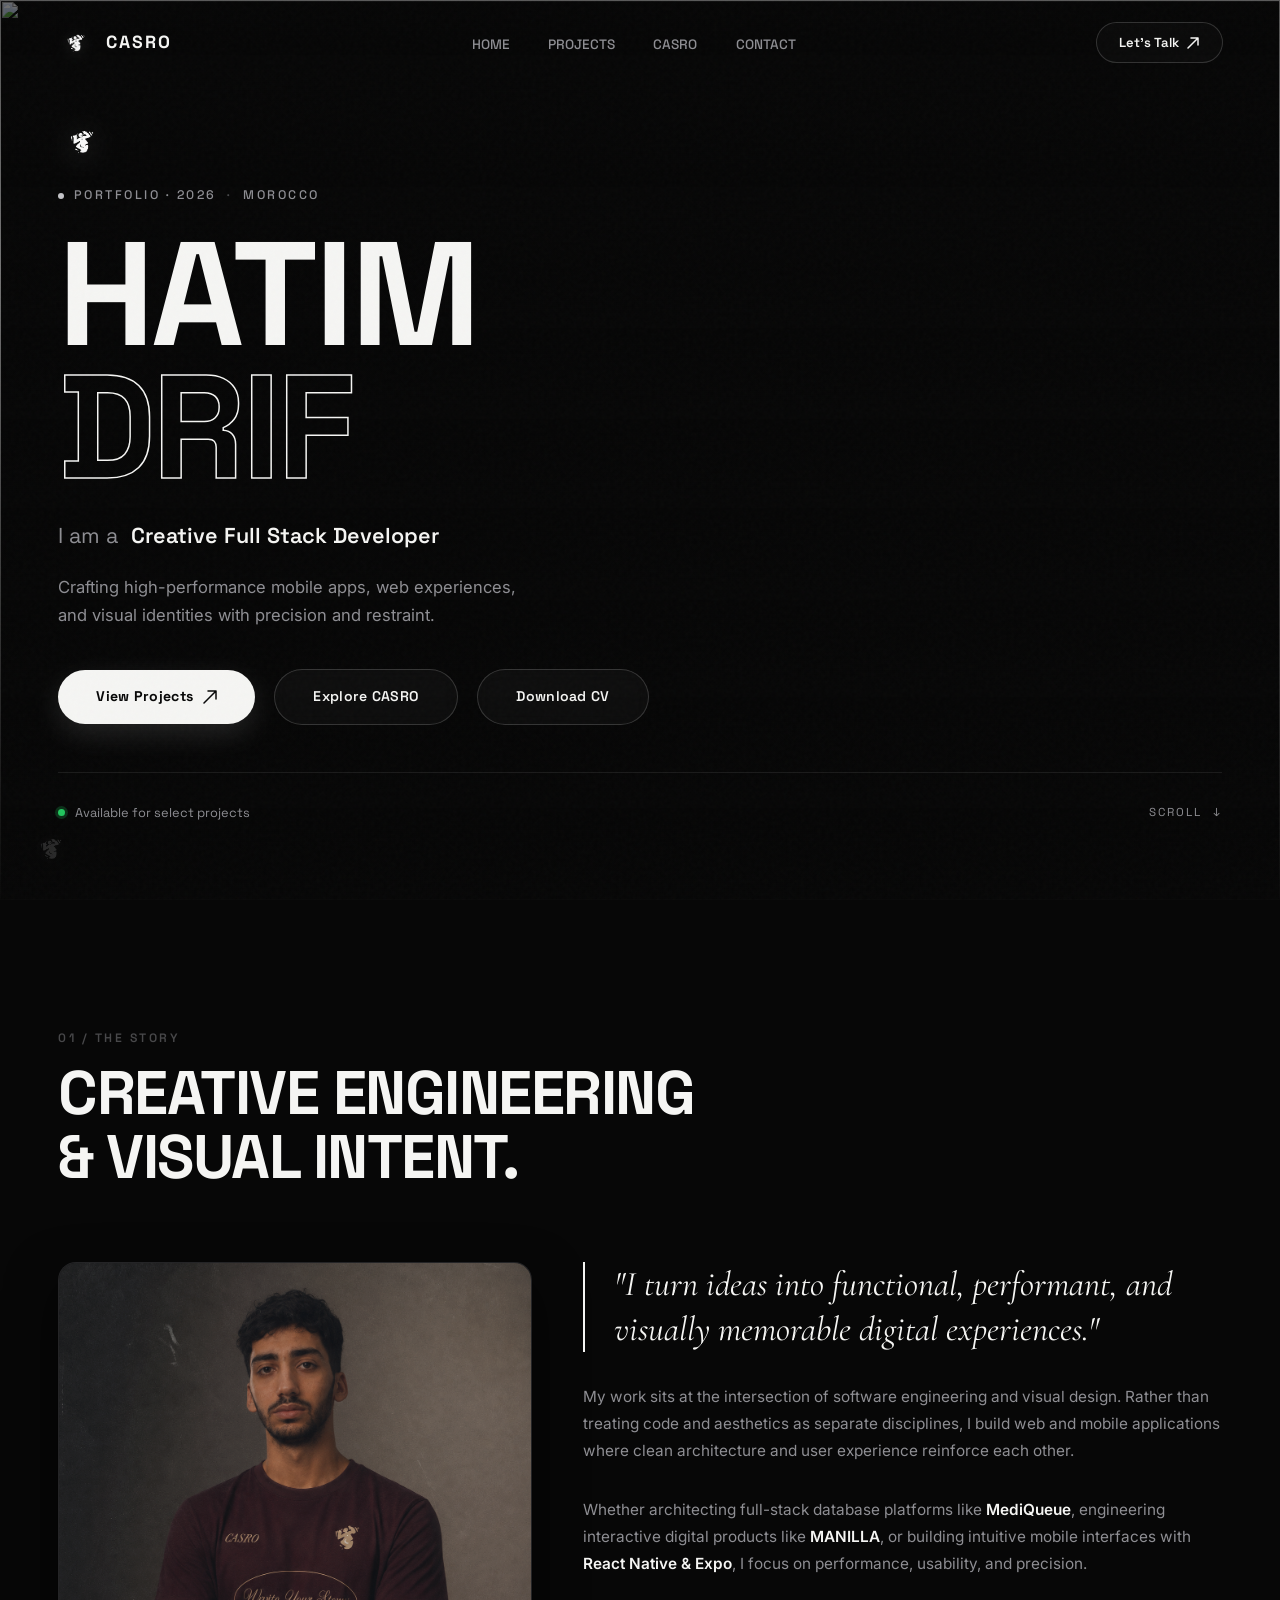
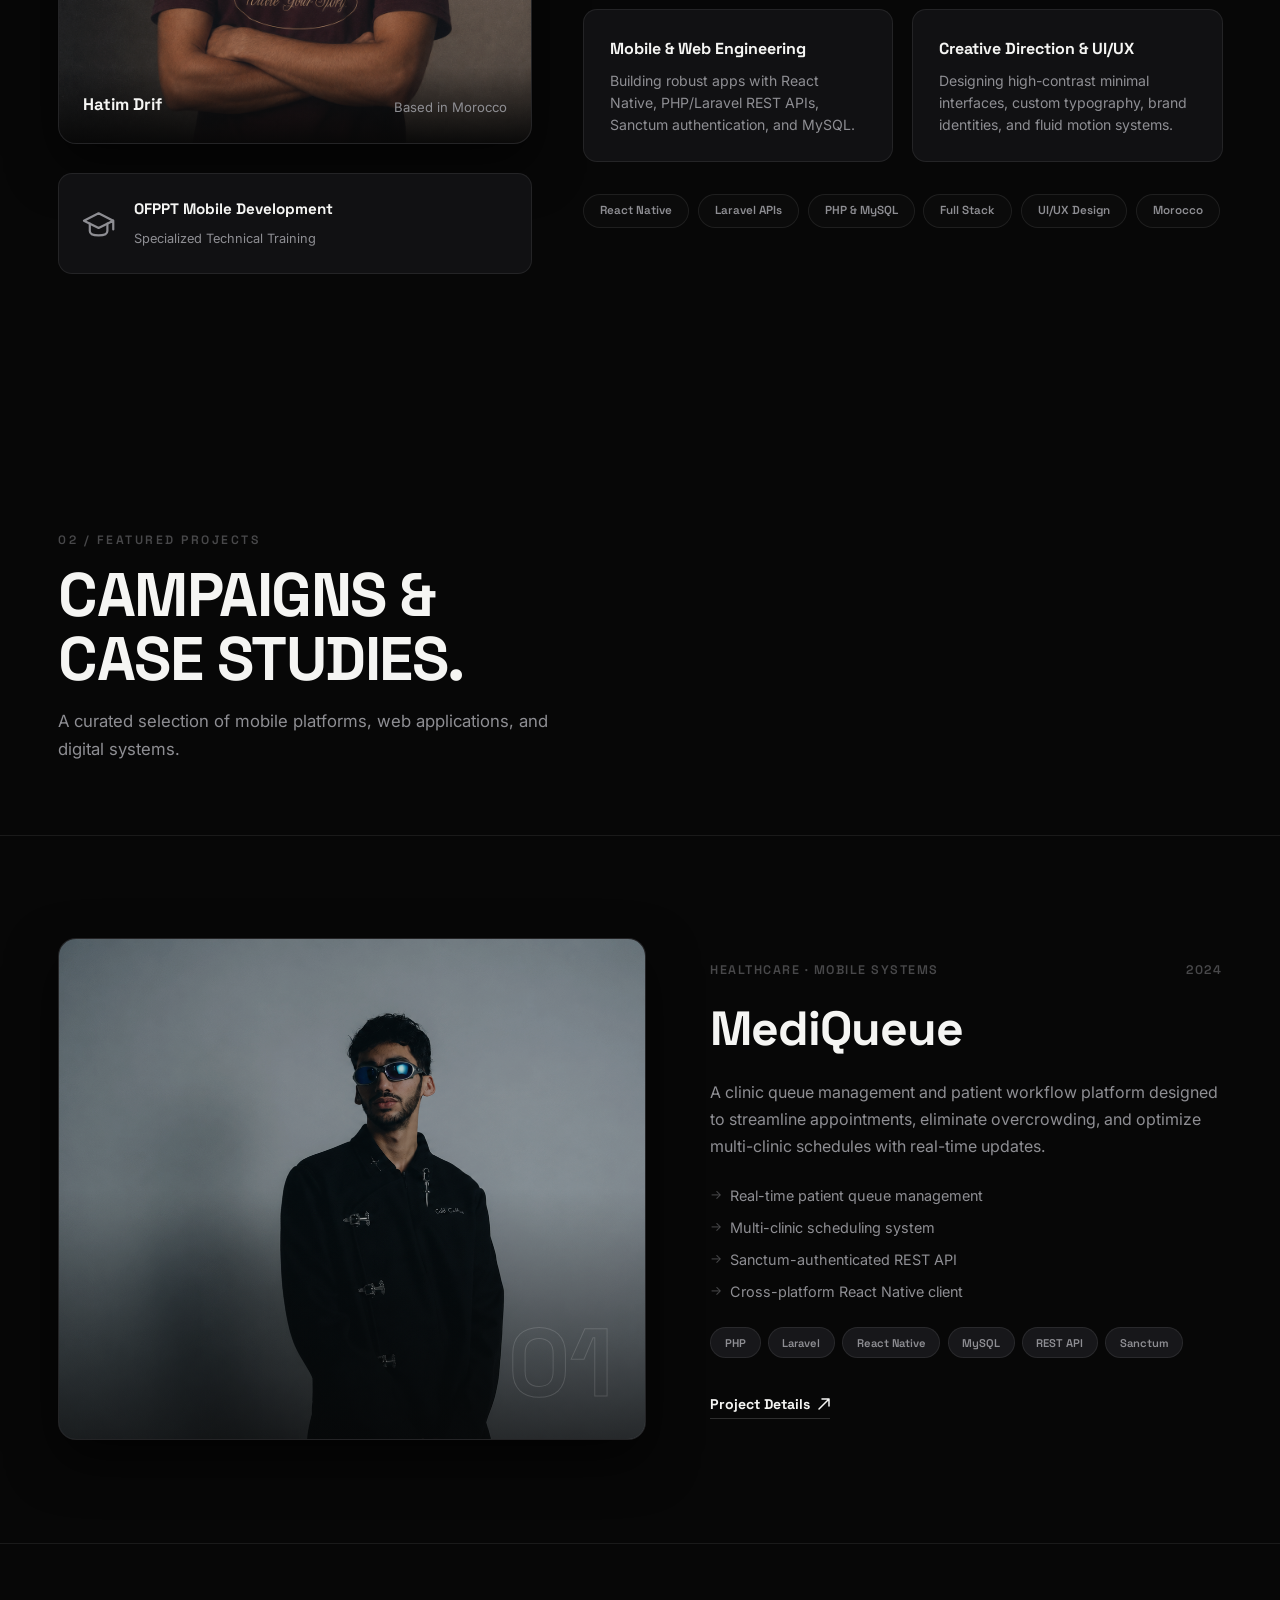
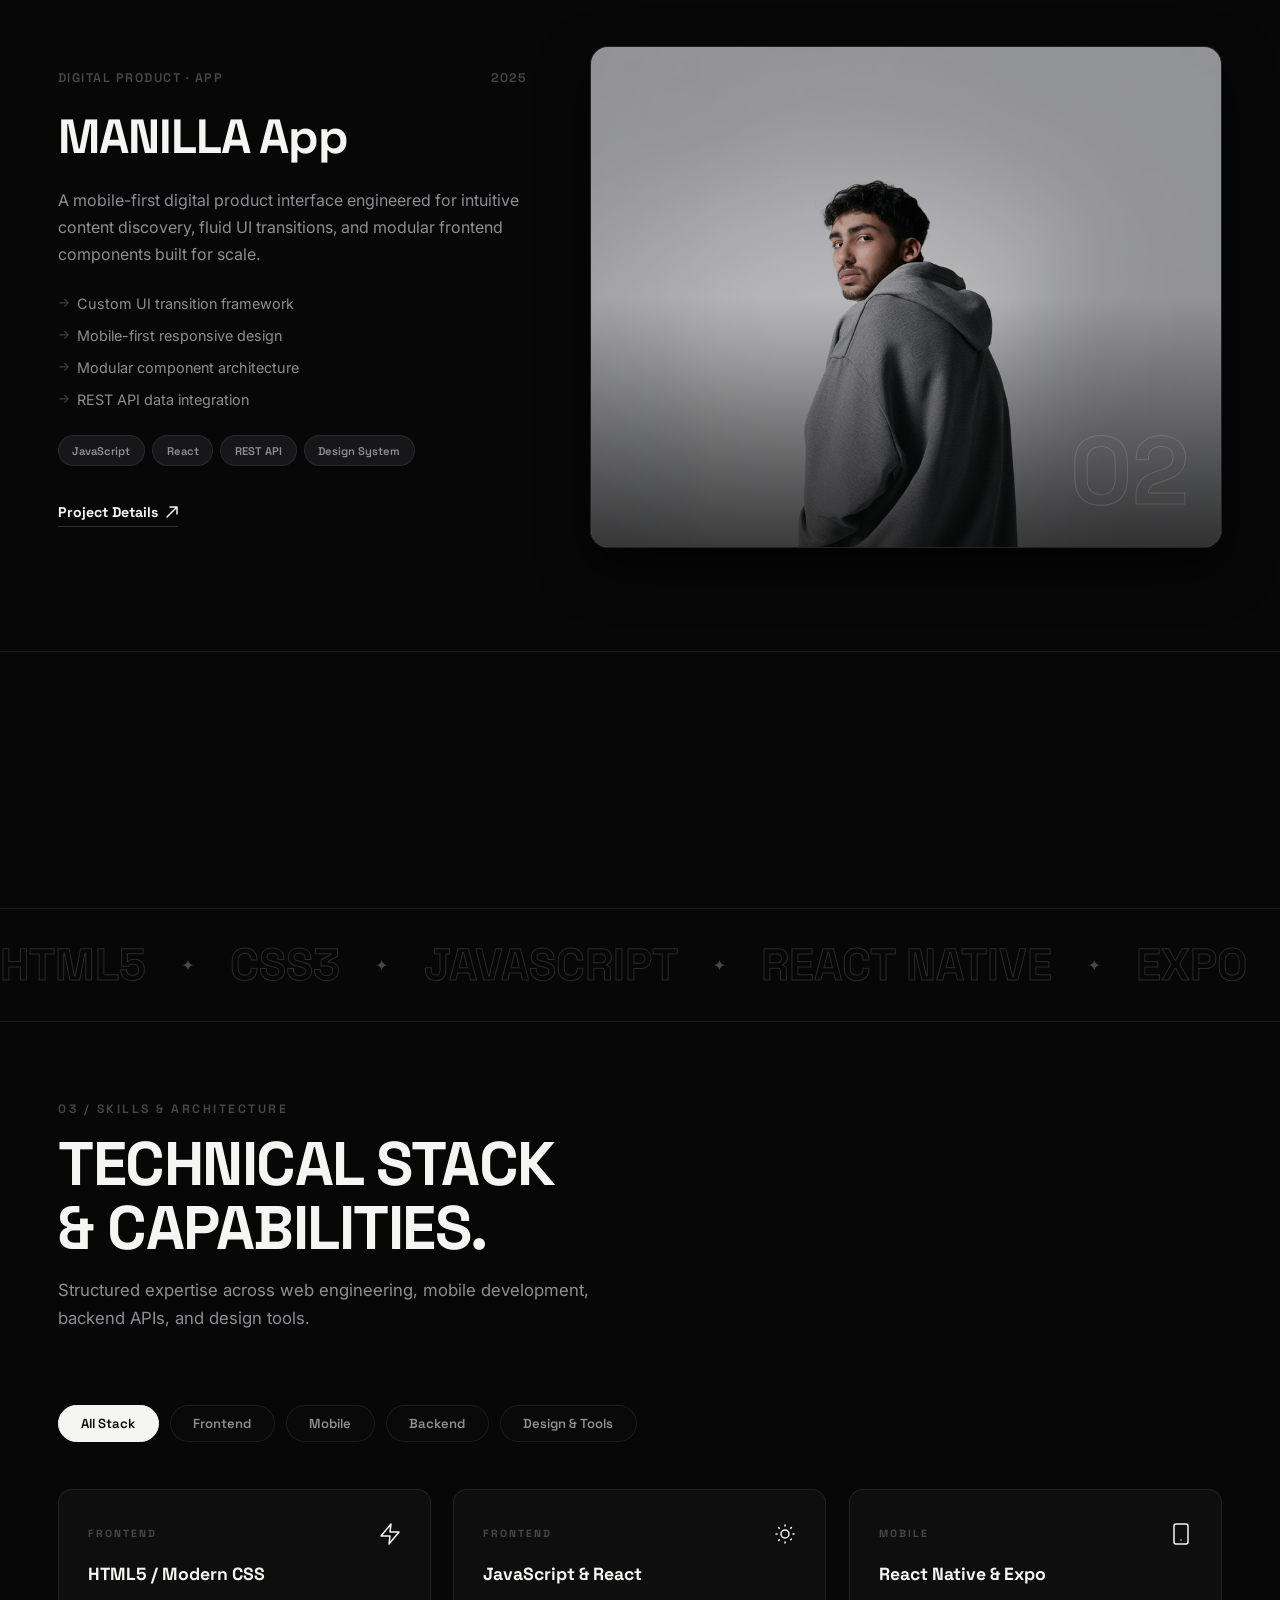
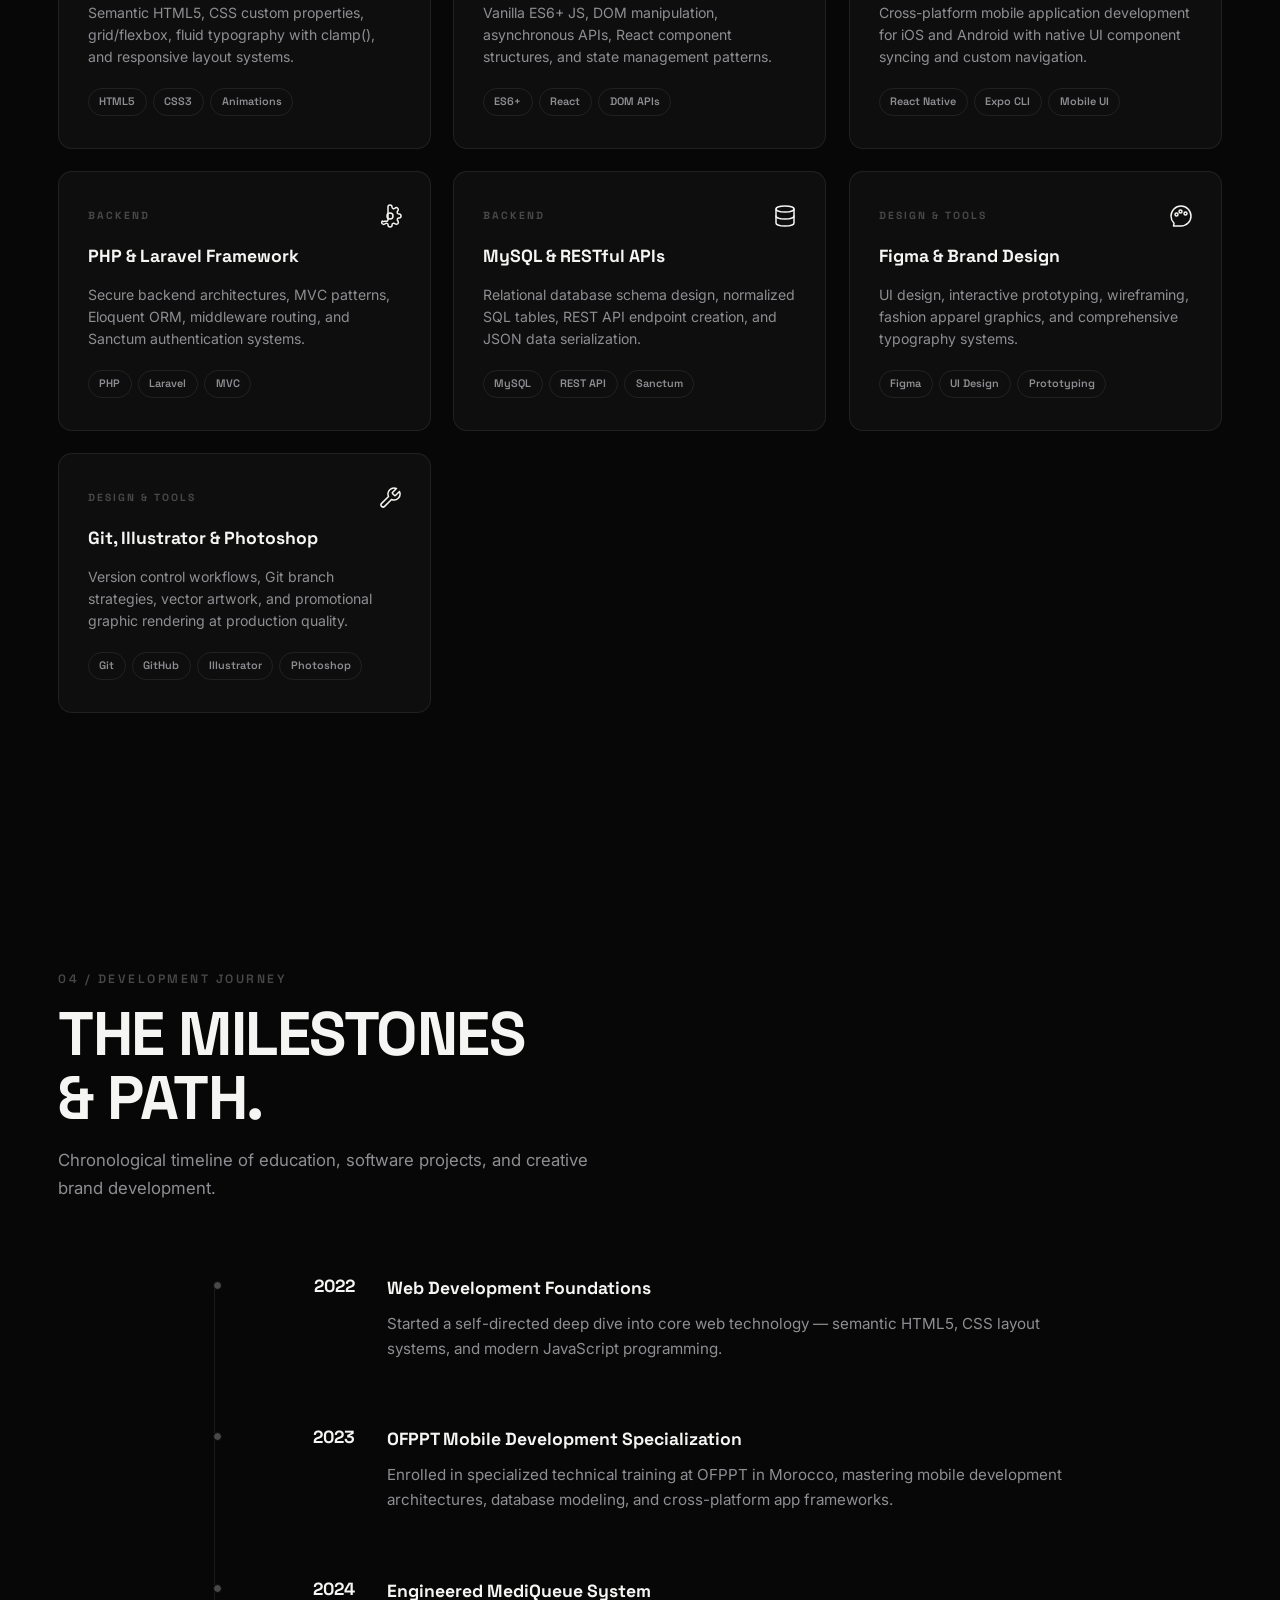
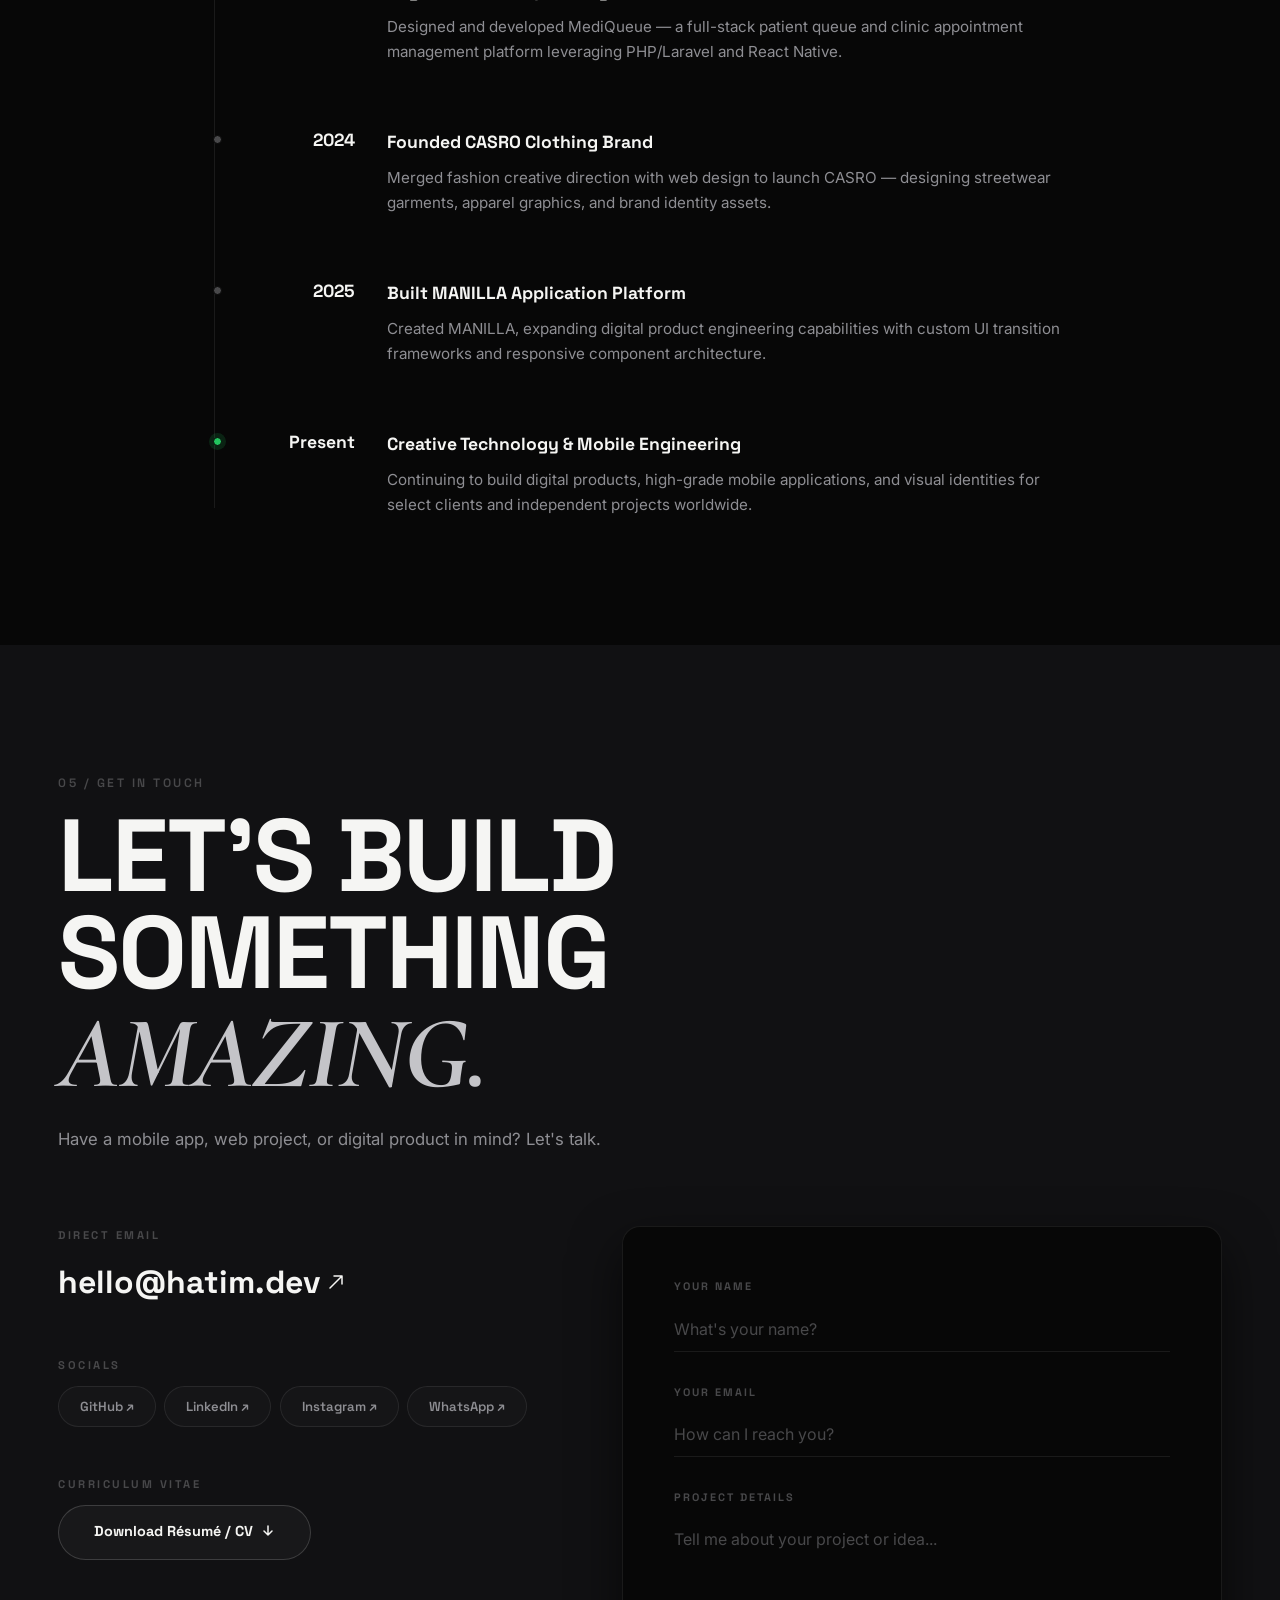
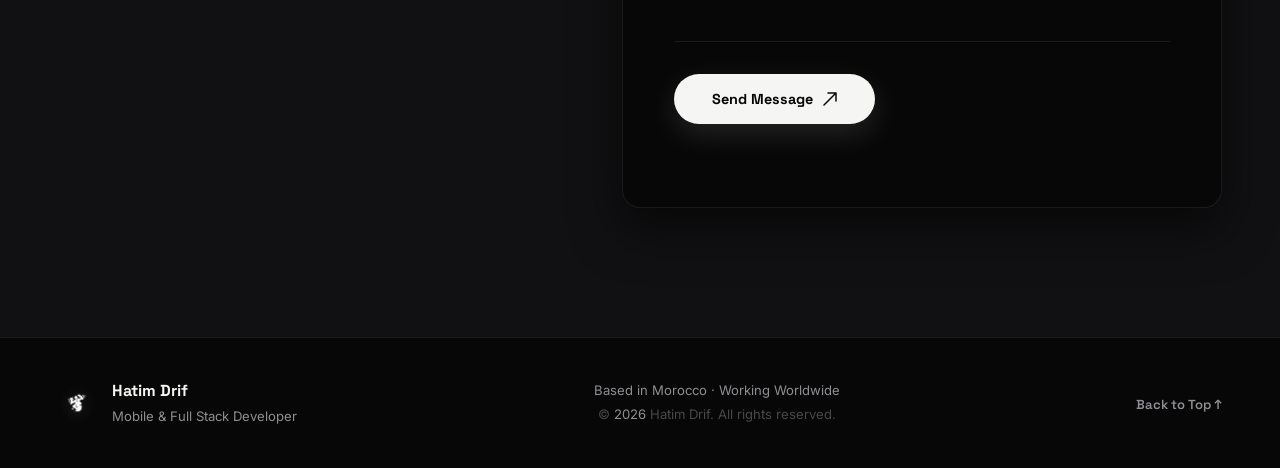
==== index.html @ a269234a "feat: restructure portfolio into multi-page architecture with HOME and CASRO pages" ====
<!DOCTYPE html>
<html lang="en" class="no-js">

<head>
  <meta charset="UTF-8">
  <meta name="viewport" content="width=device-width, initial-scale=1.0">
  <title>Hatim Drif — Creative Full Stack & Mobile Developer</title>
  <meta name="description" content="Portfolio of Hatim Drif, a creative full stack and mobile developer crafting premium digital products, mobile applications, and brand identities based in Morocco.">
  <meta name="author" content="Hatim Drif">
  <meta name="theme-color" content="#080808">
  <meta property="og:type" content="website">
  <meta property="og:title" content="Hatim Drif — Creative Full Stack & Mobile Developer">
  <meta property="og:description" content="Building high-performance mobile apps, web applications, and visual identities with purpose and precision.">
  <meta property="og:image" content="assets/images/profile.PNG">
  <link rel="icon" type="image/png" href="assets/images/casrologo.png">
  <link rel="apple-touch-icon" href="assets/images/casrologo.png">
  <link rel="preload" as="image" href="assets/images/casrologo.png">
  <link rel="preload" as="image" href="assets/images/profile.PNG">
  <link rel="preconnect" href="https://fonts.googleapis.com">
  <link rel="preconnect" href="https://fonts.gstatic.com" crossorigin>
  <link href="https://fonts.googleapis.com/css2?family=Inter:wght@300;400;500;600;700&family=Space+Grotesk:wght@400;500;600;700;800&family=Cormorant+Garamond:ital,wght@0,400;0,600;1,400;1,600&display=swap" rel="stylesheet">
  <link rel="stylesheet" href="style.css">
</head>

<body id="home-top">

  <!-- Premium Page Transition Overlay -->
  <div class="page-transition" id="page-transition" aria-hidden="true">
    <div class="page-transition-content">
      <img src="assets/images/casrologo.png" alt="CASRO" class="page-transition-logo">
      <span class="page-transition-title">CASRO</span>
      <div class="page-transition-spinner"><div class="page-transition-bar"></div></div>
    </div>
  </div>

  <!-- Session Intro Loading Screen Overlay -->
  <div class="intro-screen" id="intro-screen" aria-hidden="true">
    <div class="intro-content">
      <div class="intro-logo-wrapper">
        <img src="assets/images/casrologo.png" alt="casrologo" class="intro-casrologo">
      </div>
      <div class="intro-progress-line">
        <div class="intro-progress-fill"></div>
      </div>
      <span class="intro-subtext">HATIM DRIF PORTFOLIO · 2026</span>
    </div>
  </div>

  <div class="cursor-ring" id="cursor-ring" aria-hidden="true"><span class="cursor-text" id="cursor-text"></span></div>
  <div class="cursor-dot"  id="cursor-dot"  aria-hidden="true"></div>

  <div class="scroll-progress" aria-hidden="true">
    <div class="scroll-progress-fill" id="scroll-progress-fill"></div>
  </div>

  <!-- NAV -->
  <header class="site-header" id="site-header">
    <nav class="nav-inner" aria-label="Main navigation">
      <a href="#home-top" class="nav-logo magnetic" aria-label="Hatim Drif — Home">
        <img src="assets/images/casrologo.png" alt="casrologo" class="logo-img">
        <span class="logo-text">CASRO</span>
      </a>
      <ul class="nav-links" id="nav-links" role="list">
        <li><a href="#home-top" class="nav-link active" data-nav="home">HOME</a></li>
        <li><a href="#work"     class="nav-link" data-nav="work">PROJECTS</a></li>
        <li><a href="casro/index.html" class="nav-link casro-transition-link" data-cursor-label="Brand">CASRO</a></li>
        <li><a href="#contact"  class="nav-link" data-nav="contact">CONTACT</a></li>
      </ul>
      <div class="nav-actions">
        <a href="#contact" class="nav-cta magnetic" data-cursor-label="Talk">
          <span>Let's Talk</span>
          <svg width="12" height="12" viewBox="0 0 12 12" fill="none"><path d="M1 11L11 1M11 1H4M11 1V8" stroke="currentColor" stroke-width="1.5" stroke-linecap="round"/></svg>
        </a>
        <button class="burger" id="burger-btn" aria-label="Open navigation" aria-expanded="false" aria-controls="mobile-nav">
          <span class="burger-line"></span><span class="burger-line"></span>
        </button>
      </div>
    </nav>
    <div class="mobile-nav" id="mobile-nav" aria-hidden="true">
      <div class="mobile-nav-inner">
        <button class="mobile-nav-close" id="mobile-nav-close" aria-label="Close navigation">✕</button>
        <ul role="list">
          <li><a href="#home-top" class="mobile-nav-link">HOME</a></li>
          <li><a href="#work"     class="mobile-nav-link">PROJECTS</a></li>
          <li><a href="casro/index.html" class="mobile-nav-link casro-transition-link">CASRO</a></li>
          <li><a href="#contact"  class="mobile-nav-link">CONTACT</a></li>
        </ul>
        <div class="mobile-nav-footer">
          <a href="mailto:hello@hatim.dev">hello@hatim.dev</a>
          <span>Based in Morocco</span>
        </div>
      </div>
    </div>
  </header>

  <main>

    <!-- ═══════════════ HERO ═══════════════ -->
    <section id="hero" class="hero" aria-label="Hero Introduction">
      <div class="hero-media" aria-hidden="true">
        <img src="assets/images/profile.PNG" alt="" class="hero-img" id="hero-img" fetchpriority="high">
        <div class="hero-vignette"></div>
      </div>
      <div class="hero-content">
        <div class="hero-brand-mark reveal" data-reveal>
          <img src="assets/images/casrologo.png" alt="casrologo" class="hero-casrologo">
        </div>
        <div class="hero-eyebrow">
          <span class="eyebrow-dot"></span>
          <span>PORTFOLIO · 2026</span>
          <span class="eyebrow-sep">·</span>
          <span>MOROCCO</span>
        </div>
        <h1 class="hero-name">
          <span class="hero-name-line" data-reveal>HATIM</span>
          <span class="hero-name-line hero-name-outline" data-reveal>DRIF</span>
        </h1>
        <div class="hero-role">
          <span class="role-prefix">I am a&thinsp;</span>
          <div class="role-rotator" id="role-rotator" aria-live="polite">
            <span class="role-item active">Mobile &amp; Full Stack Developer</span>
            <span class="role-item">Creative Full Stack Developer</span>
            <span class="role-item">React Native Engineer</span>
            <span class="role-item">Laravel API Architect</span>
          </div>
        </div>
        <p class="hero-desc">Crafting high-performance mobile apps, web experiences,<br>and visual identities with precision and restraint.</p>
        <div class="hero-actions">
          <a href="#work" class="btn-primary magnetic" data-cursor-label="View">View Projects <svg width="14" height="14" viewBox="0 0 14 14" fill="none"><path d="M1 13L13 1M13 1H5M13 1V9" stroke="currentColor" stroke-width="1.5" stroke-linecap="round"/></svg></a>
          <a href="casro/index.html" class="btn-secondary magnetic casro-transition-link" data-cursor-label="CASRO">Explore CASRO</a>
          <a href="#" class="btn-secondary magnetic" id="download-cv-btn" data-cursor-label="Download">Download CV</a>
        </div>
        <div class="hero-meta">
          <div class="hero-status">
            <span class="status-dot"></span>
            <span>Available for select projects</span>
          </div>
          <a href="#about" class="hero-scroll-cue" aria-label="Scroll down"><span>SCROLL</span><span class="scroll-arrow">↓</span></a>
        </div>
      </div>
    </section>

    <!-- ═══════════════ ABOUT ═══════════════ -->
    <section id="about" class="section" aria-labelledby="about-heading">
      <div class="container">
        <header class="section-header reveal">
          <span class="section-label">01 / THE STORY</span>
          <h2 id="about-heading" class="section-title">CREATIVE ENGINEERING<br>&amp; VISUAL INTENT.</h2>
        </header>
        <div class="about-grid">
          <div class="about-visual reveal">
            <div class="portrait-card" data-cursor-label="Morocco">
              <img src="assets/images/hero-mountain.png" alt="Hatim Drif in Morocco" class="portrait-img">
              <div class="portrait-overlay"><strong>Hatim Drif</strong><span>Based in Morocco</span></div>
            </div>
            <div class="edu-badge reveal">
              <span class="edu-icon">
                <svg width="24" height="24" viewBox="0 0 24 24" fill="none" stroke="currentColor" stroke-width="1.5" stroke-linecap="round" stroke-linejoin="round"><path d="M22 10v6M2 10l10-5 10 5-10 5z"/><path d="M6 12v5c0 2 2 3 6 3s6-1 6-3v-5"/></svg>
              </span>
              <div><strong>OFPPT Mobile Development</strong><span>Specialized Technical Training</span></div>
            </div>
          </div>
          <div class="about-narrative">
            <blockquote class="about-quote reveal">"I turn ideas into functional, performant, and visually memorable digital experiences."</blockquote>
            <p class="about-text reveal">My work sits at the intersection of software engineering and visual design. Rather than treating code and aesthetics as separate disciplines, I build web and mobile applications where clean architecture and user experience reinforce each other.</p>
            <p class="about-text reveal">Whether architecting full-stack database platforms like <strong>MediQueue</strong>, engineering interactive digital products like <strong>MANILLA</strong>, or building intuitive mobile interfaces with <strong>React Native &amp; Expo</strong>, I focus on performance, usability, and precision.</p>
            <div class="pillars reveal">
              <div class="pillar"><h3>Mobile &amp; Web Engineering</h3><p>Building robust apps with React Native, PHP/Laravel REST APIs, Sanctum authentication, and MySQL.</p></div>
              <div class="pillar"><h3>Creative Direction &amp; UI/UX</h3><p>Designing high-contrast minimal interfaces, custom typography, brand identities, and fluid motion systems.</p></div>
            </div>
            <div class="keyword-cloud reveal">
              <span>React Native</span><span>Laravel APIs</span><span>PHP &amp; MySQL</span>
              <span>Full Stack</span><span>UI/UX Design</span><span>Morocco</span>
            </div>
          </div>
        </div>
      </div>
    </section>

    <!-- ═══════════════ WORK ═══════════════ -->
    <section id="work" class="section" aria-labelledby="work-heading">
      <div class="container">
        <header class="section-header reveal">
          <span class="section-label">02 / FEATURED PROJECTS</span>
          <h2 id="work-heading" class="section-title">CAMPAIGNS &amp;<br>CASE STUDIES.</h2>
          <p class="section-subtitle">A curated selection of mobile platforms, web applications, and digital systems.</p>
        </header>
      </div>

      <!-- Project 01: MediQueue -->
      <article class="project-row reveal" data-project-id="mediqueue">
        <div class="container project-inner">
          <div class="project-media">
            <div class="project-media-wrap" data-cursor-label="View Case">
              <img src="assets/images/hero-studio.png" alt="MediQueue" class="project-img" loading="lazy">
              <div class="project-img-overlay"></div>
              <span class="project-num" aria-hidden="true">01</span>
            </div>
          </div>
          <div class="project-info">
            <div class="project-meta"><span class="project-cat">Healthcare · Mobile Systems</span><span class="project-year">2024</span></div>
            <h3 class="project-name">MediQueue</h3>
            <p class="project-desc">A clinic queue management and patient workflow platform designed to streamline appointments, eliminate overcrowding, and optimize multi-clinic schedules with real-time updates.</p>
            <ul class="feature-list">
              <li>Real-time patient queue management</li>
              <li>Multi-clinic scheduling system</li>
              <li>Sanctum-authenticated REST API</li>
              <li>Cross-platform React Native client</li>
            </ul>
            <div class="tech-pills"><span>PHP</span><span>Laravel</span><span>React Native</span><span>MySQL</span><span>REST API</span><span>Sanctum</span></div>
            <div class="project-actions">
              <button class="btn-case magnetic open-modal" data-project="mediqueue" data-cursor-label="Details">Project Details <svg width="12" height="12" viewBox="0 0 12 12" fill="none"><path d="M1 11L11 1M11 1H4M11 1V8" stroke="currentColor" stroke-width="1.5" stroke-linecap="round"/></svg></button>
            </div>
          </div>
        </div>
      </article>

      <!-- Project 02: MANILLA -->
      <article class="project-row project-row-alt reveal" data-project-id="manilla">
        <div class="container project-inner">
          <div class="project-media">
            <div class="project-media-wrap" data-cursor-label="View Case">
              <img src="assets/images/profile2.PNG" alt="MANILLA Digital Product" class="project-img" loading="lazy">
              <div class="project-img-overlay"></div>
              <span class="project-num" aria-hidden="true">02</span>
            </div>
          </div>
          <div class="project-info">
            <div class="project-meta"><span class="project-cat">Digital Product · App</span><span class="project-year">2025</span></div>
            <h3 class="project-name">MANILLA App</h3>
            <p class="project-desc">A mobile-first digital product interface engineered for intuitive content discovery, fluid UI transitions, and modular frontend components built for scale.</p>
            <ul class="feature-list">
              <li>Custom UI transition framework</li>
              <li>Mobile-first responsive design</li>
              <li>Modular component architecture</li>
              <li>REST API data integration</li>
            </ul>
            <div class="tech-pills"><span>JavaScript</span><span>React</span><span>REST API</span><span>Design System</span></div>
            <div class="project-actions">
              <button class="btn-case magnetic open-modal" data-project="manilla" data-cursor-label="Details">Project Details <svg width="12" height="12" viewBox="0 0 12 12" fill="none"><path d="M1 11L11 1M11 1H4M11 1V8" stroke="currentColor" stroke-width="1.5" stroke-linecap="round"/></svg></button>
            </div>
          </div>
        </div>
      </article>
    </section>

    <!-- ═══════════════ SKILLS ═══════════════ -->
    <section id="skills" class="section" aria-labelledby="skills-heading">
      <div class="ticker-wrap" aria-hidden="true">
        <div class="ticker-track">
          <div class="ticker-slide"><span>HTML5</span><i>✦</i><span>CSS3</span><i>✦</i><span>JAVASCRIPT</span><i>✦</i><span>REACT NATIVE</span><i>✦</i><span>EXPO</span><i>✦</i><span>PHP</span><i>✦</i><span>LARAVEL</span><i>✦</i><span>MYSQL</span><i>✦</i><span>REST API</span><i>✦</i><span>FIGMA</span><i>✦</i><span>ILLUSTRATOR</span><i>✦</i><span>PHOTOSHOP</span><i>✦</i></div>
          <div class="ticker-slide" aria-hidden="true"><span>HTML5</span><i>✦</i><span>CSS3</span><i>✦</i><span>JAVASCRIPT</span><i>✦</i><span>REACT NATIVE</span><i>✦</i><span>EXPO</span><i>✦</i><span>PHP</span><i>✦</i><span>LARAVEL</span><i>✦</i><span>MYSQL</span><i>✦</i><span>REST API</span><i>✦</i><span>FIGMA</span><i>✦</i><span>ILLUSTRATOR</span><i>✦</i><span>PHOTOSHOP</span><i>✦</i></div>
        </div>
      </div>
      <div class="container">
        <header class="section-header reveal">
          <span class="section-label">03 / SKILLS &amp; ARCHITECTURE</span>
          <h2 id="skills-heading" class="section-title">TECHNICAL STACK<br>&amp; CAPABILITIES.</h2>
          <p class="section-subtitle">Structured expertise across web engineering, mobile development, backend APIs, and design tools.</p>
        </header>
        <div class="filter-tabs reveal" role="tablist" aria-label="Skill category filters">
          <button class="filter-tab active" data-filter="all"      role="tab" aria-selected="true">All Stack</button>
          <button class="filter-tab"        data-filter="frontend" role="tab" aria-selected="false">Frontend</button>
          <button class="filter-tab"        data-filter="mobile"   role="tab" aria-selected="false">Mobile</button>
          <button class="filter-tab"        data-filter="backend"  role="tab" aria-selected="false">Backend</button>
          <button class="filter-tab"        data-filter="tools"    role="tab" aria-selected="false">Design &amp; Tools</button>
        </div>
        <div class="skills-grid" id="skills-grid">
          <div class="skill-card reveal" data-cat="frontend"><div class="skill-card-top"><span class="skill-cat-label">FRONTEND</span><span class="skill-icon"><svg width="20" height="20" viewBox="0 0 24 24" fill="none" stroke="currentColor" stroke-width="1.5" stroke-linecap="round" stroke-linejoin="round"><polygon points="13 2 3 14 12 14 11 22 21 10 12 10 13 2"/></svg></span></div><h3>HTML5 / Modern CSS</h3><p>Semantic HTML5, CSS custom properties, grid/flexbox, fluid typography with clamp(), and responsive layout systems.</p><div class="skill-tags"><span>HTML5</span><span>CSS3</span><span>Animations</span></div></div>
          <div class="skill-card reveal" data-cat="frontend"><div class="skill-card-top"><span class="skill-cat-label">FRONTEND</span><span class="skill-icon"><svg width="20" height="20" viewBox="0 0 24 24" fill="none" stroke="currentColor" stroke-width="1.5" stroke-linecap="round" stroke-linejoin="round"><path d="M12 3v1m0 16v1m9-9h-1M4 12H3m15.364-6.364l-.707.707M6.343 17.657l-.707.707m0-12.728l.707.707m11.32 11.32l.707-.707M12 8a4 4 0 100 8 4 4 0 000-8z"/></svg></span></div><h3>JavaScript &amp; React</h3><p>Vanilla ES6+ JS, DOM manipulation, asynchronous APIs, React component structures, and state management patterns.</p><div class="skill-tags"><span>ES6+</span><span>React</span><span>DOM APIs</span></div></div>
          <div class="skill-card reveal" data-cat="mobile"><div class="skill-card-top"><span class="skill-cat-label">MOBILE</span><span class="skill-icon"><svg width="20" height="20" viewBox="0 0 24 24" fill="none" stroke="currentColor" stroke-width="1.5" stroke-linecap="round" stroke-linejoin="round"><rect x="5" y="2" width="14" height="20" rx="2" ry="2"/><line x1="12" y1="18" x2="12.01" y2="18"/></svg></span></div><h3>React Native &amp; Expo</h3><p>Cross-platform mobile application development for iOS and Android with native UI component syncing and custom navigation.</p><div class="skill-tags"><span>React Native</span><span>Expo CLI</span><span>Mobile UI</span></div></div>
          <div class="skill-card reveal" data-cat="backend"><div class="skill-card-top"><span class="skill-cat-label">BACKEND</span><span class="skill-icon"><svg width="20" height="20" viewBox="0 0 24 24" fill="none" stroke="currentColor" stroke-width="1.5" stroke-linecap="round" stroke-linejoin="round"><circle cx="12" cy="12" r="3"/><path d="M19.4 15a1.65 1.65 0 00.33 1.82l.06.06a2 2 0 11-2.83 2.83l-.06-.06a1.65 1.65 0 00-1.82-.33 1.65 1.65 0 00-1 1.51V21a2 2 0 01-4 0v-.09A1.65 1.65 0 009 19.4a1.65 1.65 0 00-1.82.33l-.06.06a2 2 0 11-2.83-2.83l.06.06a1.65 1.65 0 001.82.33H9a1.65 1.65 0 001-1.51V3a2 2 0 014 0v.09a1.65 1.65 0 001 1.51 1.65 1.65 0 001.82-.33l.06-.06a2 2 0 112.83 2.83l-.06.06a1.65 1.65 0 00-.33 1.82V9a1.65 1.65 0 001.51 1H21a2 2 0 010 4h-.09a1.65 1.65 0 00-1.51 1z"/></svg></span></div><h3>PHP &amp; Laravel Framework</h3><p>Secure backend architectures, MVC patterns, Eloquent ORM, middleware routing, and Sanctum authentication systems.</p><div class="skill-tags"><span>PHP</span><span>Laravel</span><span>MVC</span></div></div>
          <div class="skill-card reveal" data-cat="backend"><div class="skill-card-top"><span class="skill-cat-label">BACKEND</span><span class="skill-icon"><svg width="20" height="20" viewBox="0 0 24 24" fill="none" stroke="currentColor" stroke-width="1.5" stroke-linecap="round" stroke-linejoin="round"><ellipse cx="12" cy="5" rx="9" ry="3"/><path d="M3 5v14c0 1.66 4 3 9 3s9-1.34 9-3V5"/><path d="M3 12c0 1.66 4 3 9 3s9-1.34 9-3"/></svg></span></div><h3>MySQL &amp; RESTful APIs</h3><p>Relational database schema design, normalized SQL tables, REST API endpoint creation, and JSON data serialization.</p><div class="skill-tags"><span>MySQL</span><span>REST API</span><span>Sanctum</span></div></div>
          <div class="skill-card reveal" data-cat="tools"><div class="skill-card-top"><span class="skill-cat-label">DESIGN &amp; TOOLS</span><span class="skill-icon"><svg width="20" height="20" viewBox="0 0 24 24" fill="none" stroke="currentColor" stroke-width="1.5" stroke-linecap="round" stroke-linejoin="round"><path d="M12 22C17.5228 22 22 17.5228 22 12C22 6.47715 17.5228 2 12 2C6.47715 2 2 6.47715 2 12C2 14.7255 3.09032 17.1962 4.85857 19C5.03743 19.1789 5.09262 19.4445 4.99616 19.682C4.70617 20.3957 4.54 21.1787 4.54 22C4.54 22 7.5 22 12 22Z"/><circle cx="7.5" cy="10.5" r="1.5"/><circle cx="11.5" cy="7.5" r="1.5"/><circle cx="16.5" cy="9.5" r="1.5"/></svg></span></div><h3>Figma &amp; Brand Design</h3><p>UI design, interactive prototyping, wireframing, fashion apparel graphics, and comprehensive typography systems.</p><div class="skill-tags"><span>Figma</span><span>UI Design</span><span>Prototyping</span></div></div>
          <div class="skill-card reveal" data-cat="tools"><div class="skill-card-top"><span class="skill-cat-label">DESIGN &amp; TOOLS</span><span class="skill-icon"><svg width="20" height="20" viewBox="0 0 24 24" fill="none" stroke="currentColor" stroke-width="1.5" stroke-linecap="round" stroke-linejoin="round"><path d="M14.7 6.3a1 1 0 0 0 0 1.4l1.6 1.6a1 1 0 0 0 1.4 0l3.77-3.77a6 6 0 0 1-7.94 7.94l-6.91 6.91a2.12 2.12 0 0 1-3-3l6.91-6.91a6 6 0 0 1 7.94-7.94l-3.76 3.76z"/></svg></span></div><h3>Git, Illustrator &amp; Photoshop</h3><p>Version control workflows, Git branch strategies, vector artwork, and promotional graphic rendering at production quality.</p><div class="skill-tags"><span>Git</span><span>GitHub</span><span>Illustrator</span><span>Photoshop</span></div></div>
        </div>
      </div>
    </section>

    <!-- ═══════════════ JOURNEY ═══════════════ -->
    <section id="journey" class="section" aria-labelledby="journey-heading">
      <div class="container">
        <header class="section-header reveal">
          <span class="section-label">04 / DEVELOPMENT JOURNEY</span>
          <h2 id="journey-heading" class="section-title">THE MILESTONES<br>&amp; PATH.</h2>
          <p class="section-subtitle">Chronological timeline of education, software projects, and creative brand development.</p>
        </header>
        <ol class="timeline" aria-label="Career timeline">
          <li class="timeline-item reveal"><div class="tl-year">2022</div><div class="tl-dot" aria-hidden="true"></div><div class="tl-body"><h3>Web Development Foundations</h3><p>Started a self-directed deep dive into core web technology — semantic HTML5, CSS layout systems, and modern JavaScript programming.</p></div></li>
          <li class="timeline-item reveal"><div class="tl-year">2023</div><div class="tl-dot" aria-hidden="true"></div><div class="tl-body"><h3>OFPPT Mobile Development Specialization</h3><p>Enrolled in specialized technical training at OFPPT in Morocco, mastering mobile development architectures, database modeling, and cross-platform app frameworks.</p></div></li>
          <li class="timeline-item reveal"><div class="tl-year">2024</div><div class="tl-dot" aria-hidden="true"></div><div class="tl-body"><h3>Engineered MediQueue System</h3><p>Designed and developed MediQueue — a full-stack patient queue and clinic appointment management platform leveraging PHP/Laravel and React Native.</p></div></li>
          <li class="timeline-item reveal"><div class="tl-year">2024</div><div class="tl-dot" aria-hidden="true"></div><div class="tl-body"><h3>Founded CASRO Clothing Brand</h3><p>Merged fashion creative direction with web design to launch CASRO — designing streetwear garments, apparel graphics, and brand identity assets.</p></div></li>
          <li class="timeline-item reveal"><div class="tl-year">2025</div><div class="tl-dot" aria-hidden="true"></div><div class="tl-body"><h3>Built MANILLA Application Platform</h3><p>Created MANILLA, expanding digital product engineering capabilities with custom UI transition frameworks and responsive component architecture.</p></div></li>
          <li class="timeline-item reveal"><div class="tl-year">Present</div><div class="tl-dot tl-dot-active" aria-hidden="true"></div><div class="tl-body"><h3>Creative Technology &amp; Mobile Engineering</h3><p>Continuing to build digital products, high-grade mobile applications, and visual identities for select clients and independent projects worldwide.</p></div></li>
        </ol>
      </div>
    </section>

    <!-- ═══════════════ CONTACT ═══════════════ -->
    <section id="contact" class="section contact-section" aria-labelledby="contact-heading">
      <div class="container">
        <header class="section-header reveal">
          <span class="section-label">05 / GET IN TOUCH</span>
          <h2 id="contact-heading" class="contact-headline reveal">LET'S BUILD<br>SOMETHING<br><em>AMAZING.</em></h2>
          <p class="section-subtitle">Have a mobile app, web project, or digital product in mind? Let's talk.</p>
        </header>
        <div class="contact-layout">
          <div class="contact-channels reveal">
            <div class="contact-channel">
              <span class="channel-label">DIRECT EMAIL</span>
              <a href="mailto:hello@hatim.dev" class="channel-value magnetic" data-cursor-label="Email">hello@hatim.dev <svg width="14" height="14" viewBox="0 0 14 14" fill="none"><path d="M1 13L13 1M13 1H5M13 1V9" stroke="currentColor" stroke-width="1.5" stroke-linecap="round"/></svg></a>
            </div>
            <div class="contact-channel">
              <span class="channel-label">SOCIALS</span>
              <div class="social-links">
                <a href="https://github.com"    target="_blank" rel="noreferrer noopener" class="social-link magnetic" data-cursor-label="GitHub">GitHub ↗</a>
                <a href="https://linkedin.com"  target="_blank" rel="noreferrer noopener" class="social-link magnetic" data-cursor-label="LinkedIn">LinkedIn ↗</a>
                <a href="https://instagram.com" target="_blank" rel="noreferrer noopener" class="social-link magnetic" data-cursor-label="Instagram">Instagram ↗</a>
                <a href="https://wa.me/"        target="_blank" rel="noreferrer noopener" class="social-link magnetic" data-cursor-label="WhatsApp">WhatsApp ↗</a>
              </div>
            </div>
            <div class="contact-channel">
              <span class="channel-label">CURRICULUM VITAE</span>
              <a href="#" class="btn-cv magnetic" id="download-cv-btn" data-cursor-label="Download">Download Résumé / CV <svg width="14" height="14" viewBox="0 0 14 14" fill="none"><path d="M7 1V10M7 10L3 6M7 10L11 6" stroke="currentColor" stroke-width="1.5" stroke-linecap="round" stroke-linejoin="round"/></svg></a>
            </div>
          </div>
          <div class="contact-form-wrap reveal">
            <form id="contact-form" class="contact-form" novalidate>
              <div class="field-group"><label for="f-name">YOUR NAME</label><input type="text" id="f-name" name="name" required autocomplete="name" placeholder="What's your name?"></div>
              <div class="field-group"><label for="f-email">YOUR EMAIL</label><input type="email" id="f-email" name="email" required autocomplete="email" placeholder="How can I reach you?"></div>
              <div class="field-group"><label for="f-message">PROJECT DETAILS</label><textarea id="f-message" name="message" rows="5" required placeholder="Tell me about your project or idea..."></textarea></div>
              <button type="submit" class="btn-submit magnetic" data-cursor-label="Send">Send Message <svg width="14" height="14" viewBox="0 0 14 14" fill="none"><path d="M1 13L13 1M13 1H5M13 1V9" stroke="currentColor" stroke-width="1.5" stroke-linecap="round"/></svg></button>
              <p class="form-response" id="form-response" aria-live="polite" role="status"></p>
            </form>
          </div>
        </div>
      </div>
    </section>

  </main>

  <footer class="site-footer">
    <div class="container footer-inner">
      <div class="footer-left">
        <a href="#home-top" class="footer-logo magnetic" aria-label="Hatim Drif — Home">
          <img src="assets/images/casrologo.png" alt="casrologo" class="footer-logo-img">
        </a>
        <div class="footer-text-group">
          <strong>Hatim Drif</strong>
          <span>Mobile &amp; Full Stack Developer</span>
        </div>
      </div>
      <div class="footer-center"><span>Based in Morocco · Working Worldwide</span><span class="footer-copy">© <span id="footer-year">2026</span> Hatim Drif. All rights reserved.</span></div>
      <div class="footer-right"><a href="#home-top" class="back-top magnetic" data-cursor-label="Top">Back to Top ↑</a></div>
    </div>
  </footer>

  <!-- Floating Brand Watermark -->
  <div class="brand-watermark" aria-hidden="true">
    <img src="assets/images/casrologo.png" alt="" class="watermark-logo-img">
  </div>

  <!-- MODAL -->
  <div id="project-modal" class="modal" role="dialog" aria-modal="true" aria-hidden="true" aria-labelledby="modal-title">
    <div class="modal-backdrop" id="modal-backdrop"></div>
    <div class="modal-box">
      <button class="modal-close" id="modal-close" aria-label="Close modal"><svg width="18" height="18" viewBox="0 0 18 18" fill="none"><path d="M1 1L17 17M17 1L1 17" stroke="currentColor" stroke-width="1.5" stroke-linecap="round"/></svg></button>
      <div class="modal-body" id="modal-body"></div>
    </div>
  </div>

  <script src="script.js"></script>
</body>
</html>
---- style.css ----
/* ============================================================
   HATIM DRIF — LUXURY EDITORIAL PORTFOLIO STYLESHEET (2026)
   Awwwards × Linear × High-Fashion Editorial Aesthetic
   ============================================================ */

/* ── 1. DESIGN TOKENS ──────────────────────────────────────── */
:root {
  /* Tier 1: Palette */
  --bg-base:        #070707;
  --bg-surface-1:   #111113;
  --bg-surface-2:   #17171a;
  --bg-card:        rgba(255, 255, 255, 0.03);
  --bg-card-hover:  rgba(255, 255, 255, 0.055);

  --border-subtle:  rgba(255, 255, 255, 0.08);
  --border-medium:  rgba(255, 255, 255, 0.16);
  --border-accent:  rgba(255, 255, 255, 0.28);

  --text-hi:        #f5f5f3;
  --text-mid:       #8e8e93;
  --text-lo:        #48484a;
  --silver:         #c4c4c8;
  --white:          #ffffff;
  --accent-green:   #22c55e;

  /* Tier 2: Typography */
  --font-head:      'Space Grotesk', 'Inter', -apple-system, sans-serif;
  --font-body:      'Inter', system-ui, -apple-system, sans-serif;
  --font-serif:     'Cormorant Garamond', Georgia, serif;

  /* Tier 3: Spacing Scale */
  --max-w:          1320px;
  --gutter:         clamp(1.5rem, 4.5vw, 4rem);
  --section-py:     clamp(5.5rem, 10vw, 9.5rem);

  /* Tier 4: Radii & Motion */
  --radius-sm:      8px;
  --radius-md:      14px;
  --radius-lg:      18px;
  --radius-pill:    9999px;

  --ease-luxury:    cubic-bezier(0.16, 1, 0.3, 1);
  --ease-smooth:    cubic-bezier(0.25, 1, 0.5, 1);
  --dur-fast:       0.25s;
  --dur-med:        0.45s;
  --dur-slow:       0.85s;
}

/* ── 2. RESET & BASE ───────────────────────────────────────── */
*, *::before, *::after {
  margin: 0;
  padding: 0;
  box-sizing: border-box;
}

html {
  scroll-behavior: smooth;
  background: var(--bg-base);
  color: var(--text-hi);
  font-family: var(--font-body);
  font-size: 16px;
  -webkit-font-smoothing: antialiased;
  -moz-osx-font-smoothing: grayscale;
  text-rendering: optimizeLegibility;
  color-scheme: dark;
}

body {
  background: var(--bg-base);
  overflow-x: hidden;
  line-height: 1.65;
  width: 100%;
}

img {
  max-width: 100%;
  height: auto;
  display: block;
  object-fit: cover;
}

a {
  color: inherit;
  text-decoration: none;
}

button {
  background: none;
  border: none;
  font-family: inherit;
  color: inherit;
  cursor: pointer;
}

ul, ol {
  list-style: none;
}

/* Focus styles */
:focus-visible {
  outline: 2px solid var(--text-hi);
  outline-offset: 3px;
  border-radius: 4px;
}

@media (pointer: coarse) {
  .cursor-ring, .cursor-dot { display: none !important; }
}
@media (pointer: fine) {
  body, a, button, [role="button"] { cursor: none !important; }
}

::selection {
  background: var(--text-hi);
  color: var(--bg-base);
}

::-webkit-scrollbar {
  width: 5px;
}
::-webkit-scrollbar-track {
  background: var(--bg-base);
}
::-webkit-scrollbar-thumb {
  background: rgba(255, 255, 255, 0.14);
  border-radius: 4px;
}
::-webkit-scrollbar-thumb:hover {
  background: var(--silver);
}

/* Film grain texture */
body::after {
  content: '';
  position: fixed;
  inset: 0;
  pointer-events: none;
  z-index: 9000;
  opacity: 0.024;
  background-image: url("data:image/svg+xml,%3Csvg viewBox='0 0 256 256' xmlns='http://www.w3.org/2000/svg'%3E%3Cfilter id='n'%3E%3CfeTurbulence type='fractalNoise' baseFrequency='0.85' numOctaves='4' stitchTiles='stitch'/%3E%3C/filter%3E%3Crect width='100%25' height='100%25' filter='url(%23n)'/%3E%3C/svg%3E");
}

/* ── 3. CUSTOM CURSOR ──────────────────────────────────────── */
.cursor-ring {
  position: fixed;
  top: 0; left: 0;
  width: 44px; height: 44px;
  border: 1px solid rgba(255, 255, 255, 0.35);
  border-radius: 50%;
  pointer-events: none;
  z-index: 99999;
  transform: translate(-50%, -50%);
  display: flex;
  align-items: center;
  justify-content: center;
  transition: width .35s var(--ease-luxury), height .35s var(--ease-luxury),
              background .35s ease, border-color .35s ease;
  opacity: 0;
  will-change: transform, width, height;
}
.cursor-ring.visible { opacity: 1; }
.cursor-ring.expand {
  width: 72px; height: 72px;
  background: var(--white);
  border-color: transparent;
}
.cursor-text {
  font-family: var(--font-head);
  font-size: 0.56rem;
  font-weight: 700;
  letter-spacing: 1.2px;
  text-transform: uppercase;
  color: var(--bg-base);
  opacity: 0;
  transition: opacity .2s ease;
}
.cursor-ring.expand .cursor-text { opacity: 1; }

.cursor-dot {
  position: fixed;
  top: 0; left: 0;
  width: 5px; height: 5px;
  background: var(--text-hi);
  border-radius: 50%;
  pointer-events: none;
  z-index: 99999;
  transform: translate(-50%, -50%);
  opacity: 0;
  transition: transform .08s linear, opacity .3s ease;
  will-change: transform;
}
.cursor-dot.visible { opacity: 1; }

/* ── 4. SCROLL PROGRESS ────────────────────────────────────── */
.scroll-progress {
  position: fixed;
  top: 0; left: 0;
  width: 100%; height: 2px;
  background: rgba(255, 255, 255, 0.04);
  z-index: 10000;
}
.scroll-progress-fill {
  height: 100%; width: 0%;
  background: linear-gradient(90deg, #666, var(--white));
  transition: width .1s ease-out;
}

/* ── 5. NAVIGATION ─────────────────────────────────────────── */
.site-header {
  position: fixed;
  top: 0; left: 0; width: 100%;
  z-index: 8000;
  transition: background .4s ease, border-color .4s ease, padding .3s ease;
  border-bottom: 1px solid transparent;
}
.site-header.scrolled {
  background: rgba(7, 7, 7, 0.88);
  backdrop-filter: blur(20px);
  -webkit-backdrop-filter: blur(20px);
  border-bottom-color: var(--border-subtle);
}
.nav-inner {
  max-width: var(--max-w);
  margin: 0 auto;
  padding: 1.4rem var(--gutter);
  display: flex;
  align-items: center;
  justify-content: space-between;
  transition: padding .3s ease;
}
.site-header.scrolled .nav-inner {
  padding-top: 0.85rem;
  padding-bottom: 0.85rem;
}

.nav-logo {
  display: flex;
  align-items: center;
  gap: .75rem;
  text-decoration: none;
}
.logo-img {
  height: 36px;
  width: auto;
  max-width: 44px;
  object-fit: contain;
  filter: drop-shadow(0 2px 8px rgba(255, 255, 255, 0.18));
  transition: transform .35s var(--ease-luxury), filter .35s ease;
  animation: logoFadeIn 0.8s var(--ease-luxury) forwards;
}
.logo-text {
  font-family: var(--font-head);
  font-size: 1.1rem;
  font-weight: 800;
  letter-spacing: 2px;
  color: var(--text-hi);
  transition: color .3s ease;
}
.nav-logo:hover .logo-img {
  transform: scale(1.08) rotate(4deg);
}
.nav-logo:hover .logo-text {
  color: var(--white);
}

.nav-links {
  display: flex;
  align-items: center;
  gap: 2.4rem;
}
.nav-link {
  font-family: var(--font-head);
  font-size: 0.85rem;
  font-weight: 500;
  color: var(--text-mid);
  position: relative;
  padding: .25rem 0;
  transition: color .25s ease;
}
.nav-link::after {
  content: '';
  position: absolute;
  bottom: 0; left: 0;
  width: 0; height: 1px;
  background: var(--text-hi);
  transition: width .3s var(--ease-luxury);
}
.nav-link:hover, .nav-link.active { color: var(--text-hi); }
.nav-link.active::after, .nav-link:hover::after { width: 100%; }

.nav-actions {
  display: flex;
  align-items: center;
  gap: 1rem;
}
.nav-cta {
  font-family: var(--font-head);
  font-size: 0.82rem;
  font-weight: 600;
  display: inline-flex;
  align-items: center;
  gap: .5rem;
  padding: .55rem 1.4rem;
  border: 1px solid var(--border-medium);
  border-radius: var(--radius-pill);
  color: var(--text-hi);
  background: rgba(255, 255, 255, 0.02);
  transition: background .3s ease, border-color .3s ease, color .3s ease, transform .3s var(--ease-luxury);
}
.nav-cta:hover {
  background: var(--text-hi);
  color: var(--bg-base);
  border-color: var(--text-hi);
  transform: translateY(-2px);
}

.burger {
  display: none;
  flex-direction: column;
  gap: 5px;
  padding: .4rem;
}
.burger-line {
  width: 22px; height: 1.5px;
  background: var(--text-hi);
  transition: transform .3s ease, opacity .3s ease;
}
.burger.open .burger-line:nth-child(1) { transform: translateY(3.25px) rotate(45deg); }
.burger.open .burger-line:nth-child(2) { transform: translateY(-3.25px) rotate(-45deg); }

.mobile-nav {
  position: fixed; inset: 0;
  background: rgba(7, 7, 7, 0.97);
  backdrop-filter: blur(24px);
  -webkit-backdrop-filter: blur(24px);
  z-index: 7999;
  opacity: 0; visibility: hidden;
  transition: opacity .4s ease, visibility .4s ease;
  display: flex;
  flex-direction: column;
}
.mobile-nav.open { opacity: 1; visibility: visible; }
.mobile-nav-inner {
  padding: 5rem var(--gutter) 3rem;
  display: flex;
  flex-direction: column;
  height: 100%;
  justify-content: space-between;
}
.mobile-nav-close {
  position: absolute;
  top: 1.5rem; right: var(--gutter);
  font-size: 1.4rem;
  color: var(--text-mid);
  transition: color .25s ease;
}
.mobile-nav-close:hover { color: var(--text-hi); }
.mobile-nav-link {
  font-family: var(--font-head);
  font-size: clamp(2.4rem, 8vw, 4rem);
  font-weight: 700;
  color: var(--text-mid);
  display: inline-block;
  transition: color .3s ease, transform .3s ease;
  line-height: 1.15;
}
.mobile-nav-link:hover {
  color: var(--text-hi);
  transform: translateX(12px);
}
.mobile-nav-footer {
  display: flex;
  flex-direction: column;
  gap: .4rem;
  font-size: .88rem;
  color: var(--text-mid);
}

@media (max-width: 900px) {
  .nav-links { display: none; }
  .burger { display: flex; }
  .nav-cta { display: none; }
}

/* ── 6. HERO SECTION ───────────────────────────────────────── */
.hero {
  position: relative;
  width: 100vw;
  min-height: 100svh;
  display: flex;
  align-items: flex-end;
  overflow: hidden;
  background: var(--bg-base);
}
.hero-media {
  position: absolute;
  inset: 0;
  z-index: 1;
}
.hero-img {
  width: 100%; height: 100%;
  object-fit: cover;
  object-position: center 18%;
  filter: brightness(0.64) contrast(1.06) saturate(0.82);
  will-change: transform;
}
.hero-vignette {
  position: absolute;
  inset: 0;
  background: linear-gradient(
    180deg,
    rgba(7, 7, 7, 0.35) 0%,
    rgba(7, 7, 7, 0.05) 30%,
    rgba(7, 7, 7, 0.65) 72%,
    rgba(7, 7, 7, 0.98) 100%
  );
  z-index: 2;
}
.hero-content {
  position: relative;
  z-index: 5;
  max-width: var(--max-w);
  margin: 0 auto;
  padding: 0 var(--gutter) clamp(3rem, 6vw, 5rem);
  width: 100%;
  display: flex;
  flex-direction: column;
  align-items: flex-start;
}

.hero-brand-mark {
  margin-bottom: 1.2rem;
  display: flex;
  align-items: center;
}
.hero-casrologo {
  height: 48px;
  width: auto;
  object-fit: contain;
  filter: drop-shadow(0 4px 16px rgba(255, 255, 255, 0.25));
  opacity: 0.95;
  transition: transform .35s var(--ease-luxury), opacity .35s ease;
  animation: logoFadeIn 1s var(--ease-luxury) forwards;
}
.hero-casrologo:hover {
  transform: scale(1.08) rotate(4deg);
  opacity: 1;
}

.hero-eyebrow {
  display: flex;
  align-items: center;
  gap: .65rem;
  font-family: var(--font-head);
  font-size: .78rem;
  font-weight: 500;
  letter-spacing: 2.5px;
  text-transform: uppercase;
  color: var(--text-mid);
  margin-bottom: 1.4rem;
}
.eyebrow-dot {
  width: 6px; height: 6px;
  border-radius: 50%;
  background: var(--silver);
}
.eyebrow-sep { color: var(--text-lo); }

.hero-name {
  font-family: var(--font-head);
  font-size: clamp(4.2rem, 11.5vw, 10rem);
  font-weight: 800;
  line-height: .9;
  letter-spacing: -3.5px;
  margin-bottom: 1.5rem;
  display: flex;
  flex-direction: column;
  text-wrap: balance;
}
.hero-name-line {
  display: block;
  color: var(--text-hi);
}
.hero-name-outline {
  color: transparent;
  -webkit-text-stroke: 1.5px var(--text-hi);
  transition: -webkit-text-stroke .3s ease;
}
.hero-name:hover .hero-name-outline {
  -webkit-text-stroke-color: var(--silver);
}

.hero-role {
  display: flex;
  align-items: center;
  gap: .6rem;
  font-family: var(--font-head);
  font-size: clamp(1rem, 2vw, 1.35rem);
  color: var(--text-mid);
  margin-bottom: 1.2rem;
  height: 38px;
  overflow: hidden;
}
.role-prefix { font-weight: 400; }
.role-rotator { position: relative; }
.role-item {
  font-weight: 600;
  color: var(--text-hi);
  display: block;
  opacity: 0;
  transform: translateY(24px);
  transition: transform .55s var(--ease-luxury), opacity .55s ease;
  position: absolute;
  top: 0; left: 0;
  white-space: nowrap;
}
.role-item.active {
  opacity: 1;
  transform: translateY(0);
  position: relative;
}

.hero-desc {
  font-size: clamp(.95rem, 1.3vw, 1.1rem);
  color: var(--text-mid);
  max-width: 540px;
  line-height: 1.68;
  margin-bottom: 2.4rem;
  text-wrap: pretty;
}

.hero-actions {
  display: flex;
  align-items: center;
  gap: 1.2rem;
  flex-wrap: wrap;
  margin-bottom: 3rem;
}

.btn-primary {
  font-family: var(--font-head);
  font-size: .88rem;
  font-weight: 700;
  letter-spacing: .3px;
  padding: .95rem 2.4rem;
  background: var(--text-hi);
  color: var(--bg-base);
  border-radius: var(--radius-pill);
  display: inline-flex;
  align-items: center;
  gap: .6rem;
  transition: transform .3s var(--ease-luxury), background .3s ease;
  box-shadow: 0 10px 30px rgba(255, 255, 255, 0.12);
}
.btn-primary:hover {
  transform: translateY(-3px);
  background: var(--white);
}

.btn-secondary {
  font-family: var(--font-head);
  font-size: .88rem;
  font-weight: 600;
  letter-spacing: .3px;
  padding: .95rem 2.4rem;
  border: 1px solid var(--border-medium);
  border-radius: var(--radius-pill);
  color: var(--text-hi);
  backdrop-filter: blur(8px);
  -webkit-backdrop-filter: blur(8px);
  background: rgba(255, 255, 255, .03);
  transition: background .3s ease, border-color .3s ease, transform .3s var(--ease-luxury);
}
.btn-secondary:hover {
  background: rgba(255, 255, 255, .09);
  border-color: var(--text-hi);
  transform: translateY(-3px);
}

.hero-meta {
  display: flex;
  align-items: center;
  justify-content: space-between;
  width: 100%;
  padding-top: 1.8rem;
  border-top: 1px solid var(--border-subtle);
}
.hero-status {
  display: flex;
  align-items: center;
  gap: .65rem;
  font-family: var(--font-head);
  font-size: .8rem;
  color: var(--text-mid);
}
.status-dot {
  width: 7px; height: 7px;
  background: var(--accent-green);
  border-radius: 50%;
  box-shadow: 0 0 0 3px rgba(34, 197, 94, .22);
  animation: pulse-dot 2.5s ease infinite;
}
@keyframes pulse-dot {
  0%, 100% { box-shadow: 0 0 0 3px rgba(34, 197, 94, .22); }
  50%      { box-shadow: 0 0 0 6px rgba(34, 197, 94, .08); }
}

.hero-scroll-cue {
  display: inline-flex;
  align-items: center;
  gap: .7rem;
  font-family: var(--font-head);
  font-size: .72rem;
  letter-spacing: 2px;
  color: var(--text-mid);
  transition: color .3s ease, transform .3s ease;
}
.hero-scroll-cue:hover {
  color: var(--text-hi);
  transform: translateY(4px);
}

@media (max-width: 768px) {
  .hero-name { letter-spacing: -2px; }
  .hero-meta { flex-direction: column; align-items: flex-start; gap: 1.2rem; }
  .hero-desc br { display: none; }
}

/* ── 7. SHARED SECTION STYLES ─────────────────────────────── */
.section {
  padding: var(--section-py) 0;
  position: relative;
}
.container {
  max-width: var(--max-w);
  margin: 0 auto;
  padding: 0 var(--gutter);
}

.section-header {
  margin-bottom: clamp(3rem, 6vw, 4.5rem);
}
.section-label {
  display: block;
  font-family: var(--font-head);
  font-size: .76rem;
  font-weight: 600;
  letter-spacing: 2.5px;
  text-transform: uppercase;
  color: var(--text-lo);
  margin-bottom: .9rem;
}
.section-title {
  font-family: var(--font-head);
  font-size: clamp(2.2rem, 4.8vw, 4.2rem);
  font-weight: 800;
  line-height: 1.04;
  letter-spacing: -1.5px;
  color: var(--text-hi);
  text-wrap: balance;
}
.section-subtitle {
  font-size: 1.05rem;
  color: var(--text-mid);
  margin-top: 1rem;
  max-width: 580px;
  line-height: 1.65;
  text-wrap: pretty;
}

/* Scroll-reveal */
.reveal {
  opacity: 0;
  transform: translateY(24px);
  transition: opacity .85s var(--ease-luxury), transform .85s var(--ease-luxury);
  will-change: opacity, transform;
}
.reveal.in-view {
  opacity: 1;
  transform: translateY(0);
}

/* ── 8. ABOUT SECTION ──────────────────────────────────────── */
.about-grid {
  display: grid;
  grid-template-columns: 1fr 1.35fr;
  gap: clamp(2rem, 4vw, 5rem);
  align-items: start;
}
.about-visual {
  display: flex;
  flex-direction: column;
  gap: 1.8rem;
}

.portrait-card {
  position: relative;
  border-radius: var(--radius-lg);
  overflow: hidden;
  border: 1px solid var(--border-subtle);
  background: var(--bg-surface-1);
  box-shadow: 0 20px 50px rgba(0, 0, 0, 0.6);
  transition: border-color .4s ease;
}
.portrait-card:hover { border-color: var(--border-medium); }
.portrait-img {
  width: 100%; height: 480px;
  object-fit: cover;
  object-position: center 20%;
  filter: grayscale(.15) brightness(.88);
  transition: transform .8s var(--ease-luxury), filter .4s ease;
}
.portrait-card:hover .portrait-img {
  transform: scale(1.03);
  filter: grayscale(0) brightness(.93);
}
.portrait-overlay {
  position: absolute;
  bottom: 0; left: 0; width: 100%;
  padding: 1.5rem;
  background: linear-gradient(180deg, transparent 0%, rgba(7, 7, 7, .94) 100%);
  display: flex;
  justify-content: space-between;
  align-items: flex-end;
}
.portrait-overlay strong {
  font-family: var(--font-head);
  font-size: 1.05rem;
  font-weight: 700;
  color: var(--text-hi);
}
.portrait-overlay span {
  font-size: .82rem;
  color: var(--text-mid);
}

.edu-badge {
  display: flex;
  align-items: center;
  gap: 1.1rem;
  padding: 1.4rem;
  background: var(--bg-surface-1);
  border: 1px solid var(--border-subtle);
  border-radius: var(--radius-md);
  transition: border-color .3s ease, transform .3s var(--ease-luxury);
}
.edu-badge:hover {
  border-color: var(--border-medium);
  transform: translateY(-2px);
}
.edu-icon {
  display: flex;
  align-items: center;
  justify-content: center;
  flex-shrink: 0;
  color: var(--text-hi);
}
.edu-icon svg {
  width: 2.2rem; height: 2.2rem;
  display: block;
  stroke-width: 1.5;
}
.edu-badge strong {
  display: block;
  font-family: var(--font-head);
  font-size: .95rem;
  font-weight: 700;
  color: var(--text-hi);
  margin-bottom: .15rem;
}
.edu-badge span {
  font-size: .8rem;
  color: var(--text-mid);
}

.about-narrative {
  display: flex;
  flex-direction: column;
  gap: 2rem;
}
.about-quote {
  font-family: var(--font-serif);
  font-size: clamp(1.5rem, 2.7vw, 2.2rem);
  font-style: italic;
  line-height: 1.3;
  color: var(--text-hi);
  padding-left: 1.8rem;
  border-left: 2px solid var(--text-hi);
  text-wrap: pretty;
}
.about-text {
  font-size: clamp(.95rem, 1.2vw, 1.05rem);
  color: var(--text-mid);
  line-height: 1.75;
  text-wrap: pretty;
}
.about-text strong {
  color: var(--text-hi);
  font-weight: 600;
}

.pillars {
  display: grid;
  grid-template-columns: 1fr 1fr;
  gap: 1.2rem;
}
.pillar {
  padding: 1.6rem;
  background: var(--bg-surface-1);
  border: 1px solid var(--border-subtle);
  border-radius: var(--radius-md);
  transition: transform .3s var(--ease-luxury), border-color .3s ease;
}
.pillar:hover {
  transform: translateY(-3px);
  border-color: var(--border-medium);
}
.pillar h3 {
  font-family: var(--font-head);
  font-size: 1rem;
  font-weight: 700;
  color: var(--text-hi);
  margin-bottom: .5rem;
}
.pillar p {
  font-size: .88rem;
  color: var(--text-mid);
  line-height: 1.55;
}

.keyword-cloud {
  display: flex;
  flex-wrap: wrap;
  gap: .55rem;
}
.keyword-cloud span {
  font-family: var(--font-head);
  font-size: .73rem;
  font-weight: 600;
  color: var(--text-mid);
  padding: .4rem 1rem;
  border: 1px solid var(--border-subtle);
  border-radius: var(--radius-pill);
  background: rgba(255, 255, 255, .02);
  transition: all .25s ease;
}
.keyword-cloud span:hover {
  color: var(--text-hi);
  border-color: var(--border-medium);
  background: rgba(255, 255, 255, .05);
}

@media (max-width: 900px) {
  .about-grid { grid-template-columns: 1fr; }
  .pillars { grid-template-columns: 1fr; }
}

/* ── 9. 3D IDENTITY PASS SECTION ──────────────────────────── */
.id-card-section {
  background: var(--bg-base);
  overflow: hidden;
}

.idc-scene {
  perspective: 1100px;
  perspective-origin: 50% 50%;
  display: flex;
  flex-direction: column;
  align-items: center;
  justify-content: center;
  padding: 3rem 0 2rem;
  position: relative;
}

.idc-wrapper {
  width: clamp(320px, 55vw, 600px);
  height: clamp(200px, 34vw, 375px);
  position: relative;
  transform-style: preserve-3d;
  transform: translateY(0px) rotateX(0deg) rotateY(0deg);
  will-change: transform;
  transition: box-shadow .4s ease;
  animation: idc-entrance 1.1s cubic-bezier(0.16, 1, 0.3, 1) both;
  animation-delay: .3s;
}

@keyframes idc-entrance {
  from { opacity: 0; transform: scale(.88) translateY(30px) rotateX(6deg); }
  to   { opacity: 1; transform: scale(1)   translateY(0)    rotateX(0deg); }
}

.idc-face {
  position: absolute;
  inset: 0;
  backface-visibility: hidden;
  -webkit-backface-visibility: hidden;
  border-radius: var(--radius-lg);
  overflow: hidden;
  border: 1px solid rgba(255, 255, 255, 0.14);
  background: linear-gradient(135deg, #141414 0%, #0e0e0e 50%, #111113 100%);
  box-shadow: 0 25px 80px rgba(0, 0, 0, 0.85), 0 8px 24px rgba(0, 0, 0, 0.6), inset 0 1px 0 rgba(255, 255, 255, 0.08);
  display: flex;
  flex-direction: column;
  padding: clamp(.8rem, 2.2vw, 1.4rem);
  gap: clamp(.5rem, 1.4vw, .9rem);
  transition: border-color .4s ease, box-shadow .4s ease;
}

.idc-wrapper:hover .idc-face {
  border-color: rgba(255, 255, 255, 0.24);
  box-shadow: 0 45px 120px rgba(0, 0, 0, 0.9), 0 12px 40px rgba(0, 0, 0, 0.7), inset 0 1px 0 rgba(255, 255, 255, 0.14);
}

.idc-back {
  transform: rotateY(180deg);
}

.idc-security-lines {
  position: absolute;
  inset: 0;
  pointer-events: none;
  z-index: 0;
  background-image:
    repeating-linear-gradient(0deg, transparent, transparent 8px, rgba(255, 255, 255, 0.013) 8px, rgba(255, 255, 255, 0.013) 9px),
    repeating-linear-gradient(90deg, transparent, transparent 40px, rgba(255, 255, 255, 0.007) 40px, rgba(255, 255, 255, 0.007) 41px);
}

.idc-shimmer {
  position: absolute;
  inset: 0;
  pointer-events: none;
  z-index: 10;
  border-radius: var(--radius-lg);
  background: radial-gradient(circle at 50% 0%, rgba(255, 255, 255, 0.12) 0%, transparent 65%);
  transition: background .1s ease;
  mix-blend-mode: screen;
}

.idc-holo-stripe {
  position: absolute;
  top: 0; right: clamp(30px, 8%, 50px);
  width: clamp(18px, 3.5vw, 28px);
  bottom: 0;
  z-index: 1;
  pointer-events: none;
  background: linear-gradient(180deg, rgba(200,200,200,0.04) 0%, rgba(255,255,255,0.09) 20%, rgba(180,180,200,0.04) 40%, rgba(255,255,255,0.08) 60%, rgba(200,200,200,0.03) 80%, rgba(255,255,255,0.06) 100%);
  animation: holo-shift 4s ease-in-out infinite alternate;
}
.idc-holo-stripe-back { right: auto; left: clamp(30px, 8%, 50px); }

@keyframes holo-shift {
  0%   { opacity: .4; background-position: 0% 0%; }
  100% { opacity: .9; background-position: 0% 100%; }
}

.idc-corner {
  position: absolute;
  width: 14px; height: 14px;
  z-index: 5; pointer-events: none;
}
.idc-corner-tl { top: 8px; left: 8px; border-top: 1.5px solid rgba(255,255,255,0.3); border-left: 1.5px solid rgba(255,255,255,0.3); }
.idc-corner-tr { top: 8px; right: 8px; border-top: 1.5px solid rgba(255,255,255,0.3); border-right: 1.5px solid rgba(255,255,255,0.3); }
.idc-corner-bl { bottom: 8px; left: 8px; border-bottom: 1.5px solid rgba(255,255,255,0.3); border-left: 1.5px solid rgba(255,255,255,0.3); }
.idc-corner-br { bottom: 8px; right: 8px; border-bottom: 1.5px solid rgba(255,255,255,0.3); border-right: 1.5px solid rgba(255,255,255,0.3); }

.idc-micro-anno {
  position: absolute;
  bottom: 4px; left: 50%;
  transform: translateX(-50%);
  font-size: clamp(.38rem, .7vw, .52rem);
  letter-spacing: 1.5px;
  color: rgba(255, 255, 255, 0.14);
  white-space: nowrap;
  font-family: var(--font-head);
  z-index: 5; pointer-events: none;
}

.idc-header {
  display: flex;
  justify-content: space-between;
  align-items: flex-start;
  position: relative;
  z-index: 2;
  padding-bottom: clamp(.4rem, 1vw, .7rem);
  border-bottom: 1px solid rgba(255, 255, 255, 0.08);
}
.idc-header-left { display: flex; flex-direction: column; gap: .15rem; }
.idc-doc-type {
  font-family: var(--font-head);
  font-size: clamp(.5rem, 1vw, .72rem);
  font-weight: 700;
  letter-spacing: 2.5px;
  text-transform: uppercase;
  color: var(--text-hi);
}
.idc-serial {
  font-family: var(--font-head);
  font-size: clamp(.38rem, .7vw, .52rem);
  letter-spacing: 2px;
  color: var(--text-lo);
}
.idc-header-right { display: flex; align-items: center; gap: .4rem; }
.idc-status-dot {
  width: 6px; height: 6px;
  border-radius: 50%;
  background: var(--accent-green);
  box-shadow: 0 0 6px rgba(34, 197, 94, .8);
  animation: pulse-dot 2s ease infinite;
}
.idc-status-label {
  font-family: var(--font-head);
  font-size: clamp(.45rem, .85vw, .6rem);
  font-weight: 800;
  letter-spacing: 3px;
  color: var(--accent-green);
}

.idc-body {
  display: grid;
  grid-template-columns: auto 1fr;
  gap: clamp(.7rem, 2vw, 1.3rem);
  flex: 1;
  position: relative;
  z-index: 2;
  align-items: start;
}
.idc-portrait-col { display: flex; flex-direction: column; gap: .6rem; align-items: center; }
.idc-portrait-wrap {
  width: clamp(70px, 13vw, 110px);
  height: clamp(88px, 16.5vw, 138px);
  border-radius: var(--radius-sm);
  overflow: hidden;
  border: 1px solid rgba(255, 255, 255, 0.16);
  position: relative;
  flex-shrink: 0;
  background: #1a1a1d;
}
.idc-portrait-img {
  width: 100%; height: 100%;
  object-fit: cover; object-position: center 15%;
  filter: grayscale(.15) contrast(1.05);
  transition: transform .5s ease;
}
.idc-portrait-wrap:hover .idc-portrait-img { transform: scale(1.05); }
.idc-portrait-overlay {
  position: absolute; inset: 0;
  background: linear-gradient(180deg, transparent 55%, rgba(7, 7, 7, .65) 100%);
}

.idc-qr { display: flex; flex-direction: column; align-items: center; gap: .2rem; }
.idc-qr-inner {
  width: clamp(32px, 5.5vw, 46px);
  height: clamp(32px, 5.5vw, 46px);
  background:
    conic-gradient(rgba(255,255,255,.18) 25%, transparent 0 50%, rgba(255,255,255,.18) 0 75%, transparent 0),
    conic-gradient(rgba(255,255,255,.18) 25%, transparent 0 50%, rgba(255,255,255,.18) 0 75%, transparent 0);
  background-size: 50% 50%;
  border: 1.5px solid rgba(255,255,255,0.18);
  border-radius: 3px;
  position: relative;
  overflow: hidden;
}
.idc-qr-inner::before { content: ''; position: absolute; inset: 3px; border: 1.5px solid rgba(255,255,255,.12); border-radius: 1px; }
.idc-qr-inner::after { content: ''; position: absolute; top: 50%; left: 50%; transform: translate(-50%,-50%); width: 30%; height: 30%; background: rgba(255,255,255,.25); border-radius: 1px; }
.idc-qr-label { font-family: var(--font-head); font-size: clamp(.3rem, .55vw, .42rem); letter-spacing: 1.5px; color: var(--text-lo); }

.idc-info-col { display: flex; flex-direction: column; gap: clamp(.3rem, .9vw, .6rem); min-width: 0; }
.idc-name-block { display: flex; flex-direction: column; gap: 0; line-height: .95; margin-bottom: .1rem; }
.idc-surname { font-family: var(--font-head); font-size: clamp(1.4rem, 3.8vw, 2.8rem); font-weight: 800; letter-spacing: -1px; color: var(--text-hi); display: block; }
.idc-given { font-family: var(--font-head); font-size: clamp(.7rem, 1.8vw, 1.3rem); font-weight: 300; letter-spacing: 4px; color: var(--text-mid); display: block; text-transform: uppercase; }

.idc-field { display: flex; flex-direction: column; gap: .08rem; }
.idc-field-label { font-family: var(--font-head); font-size: clamp(.35rem, .65vw, .48rem); font-weight: 700; letter-spacing: 2.5px; color: var(--text-lo); text-transform: uppercase; }
.idc-field-val { font-family: var(--font-head); font-size: clamp(.55rem, 1.1vw, .82rem); font-weight: 600; color: var(--text-hi); }
.idc-role-val { font-size: clamp(.48rem, .95vw, .72rem); color: var(--silver); }
.idc-fields-row { display: flex; gap: clamp(.6rem, 1.5vw, 1.2rem); flex-wrap: wrap; }
.idc-coord { font-family: var(--font-head); font-size: clamp(.32rem, .58vw, .44rem); letter-spacing: 1.5px; color: var(--text-lo); margin-top: auto; }

.idc-footer {
  display: flex;
  justify-content: space-between;
  align-items: flex-end;
  position: relative;
  z-index: 2;
  padding-top: clamp(.4rem, 1vw, .7rem);
  border-top: 1px solid rgba(255, 255, 255, 0.08);
}
.idc-barcode { height: clamp(18px, 3vw, 26px); width: clamp(80px, 16vw, 140px); display: flex; align-items: stretch; gap: 1px; overflow: hidden; }
.idc-barcode::before {
  content: ''; display: block; flex: 1;
  background: repeating-linear-gradient(
    90deg,
    rgba(255,255,255,0.9) 0px, rgba(255,255,255,0.9) 1px, transparent 1px, transparent 3px,
    rgba(255,255,255,0.9) 3px, rgba(255,255,255,0.9) 5px, transparent 5px, transparent 7px,
    rgba(255,255,255,0.9) 7px, rgba(255,255,255,0.9) 9px, transparent 9px, transparent 11px,
    rgba(255,255,255,0.9) 11px, rgba(255,255,255,0.9) 13px, transparent 13px, transparent 16px,
    rgba(255,255,255,0.9) 16px, rgba(255,255,255,0.9) 17px, transparent 17px, transparent 19px,
    rgba(255,255,255,0.9) 19px, rgba(255,255,255,0.9) 22px, transparent 22px, transparent 24px
  );
}
.idc-barcode-num { display: block; font-family: var(--font-head); font-size: clamp(.3rem, .5vw, .38rem); letter-spacing: 1.5px; color: var(--text-lo); margin-top: .2rem; }

.idc-footer-right { display: flex; align-items: center; gap: 0.6rem; }
.idc-casrologo { height: 26px; width: auto; object-fit: contain; filter: drop-shadow(0 2px 6px rgba(255, 255, 255, 0.2)); transition: transform .3s ease; }
.idc-wrapper:hover .idc-casrologo { transform: scale(1.06); }
.idc-brand-name { font-family: var(--font-head); font-size: clamp(.7rem, 1.5vw, 1.1rem); font-weight: 800; letter-spacing: 3px; color: var(--text-hi); }
.idc-brand-sub { font-family: var(--font-head); font-size: clamp(.3rem, .52vw, .4rem); letter-spacing: 1.5px; color: var(--text-lo); text-transform: uppercase; }

.idc-back-header { display: flex; justify-content: space-between; align-items: center; position: relative; z-index: 2; padding-bottom: clamp(.4rem, 1vw, .7rem); border-bottom: 1px solid rgba(255, 255, 255, 0.08); }
.idc-back-id { font-family: var(--font-head); font-size: clamp(.55rem, 1.1vw, .82rem); font-weight: 800; letter-spacing: 3px; color: var(--text-hi); }
.idc-back-brand-group { display: flex; align-items: center; gap: 0.5rem; }
.idc-casrologo-sm { height: 18px; width: auto; object-fit: contain; }
.idc-back-brand { font-family: var(--font-head); font-size: clamp(.45rem, .85vw, .65rem); font-weight: 600; letter-spacing: 2.5px; color: var(--silver); text-transform: uppercase; }
.idc-back-seq { font-family: var(--font-head); font-size: clamp(.32rem, .55vw, .42rem); letter-spacing: 2px; color: var(--text-lo); }

.idc-back-section-label { display: block; font-family: var(--font-head); font-size: clamp(.32rem, .58vw, .44rem); font-weight: 700; letter-spacing: 2.5px; text-transform: uppercase; color: var(--text-lo); margin-bottom: .3rem; }
.idc-back-bio { position: relative; z-index: 2; padding-bottom: clamp(.3rem, .8vw, .55rem); border-bottom: 1px solid rgba(255, 255, 255, 0.05); }
.idc-back-bio-text { font-family: var(--font-serif); font-size: clamp(.55rem, 1.05vw, .78rem); font-style: italic; color: var(--text-mid); line-height: 1.5; }

.idc-back-skills { position: relative; z-index: 2; padding-bottom: clamp(.3rem, .8vw, .55rem); border-bottom: 1px solid rgba(255, 255, 255, 0.05); }
.idc-skill-chips { display: flex; flex-wrap: wrap; gap: .25rem; }
.idc-skill-chips span { font-family: var(--font-head); font-size: clamp(.32rem, .58vw, .46rem); font-weight: 600; color: var(--text-mid); padding: .18rem .5rem; border: 1px solid rgba(255,255,255,.1); border-radius: 20px; background: rgba(255,255,255,.03); }

.idc-back-projects { position: relative; z-index: 2; padding-bottom: clamp(.3rem, .8vw, .55rem); border-bottom: 1px solid rgba(255, 255, 255, 0.05); }
.idc-project-list { display: flex; flex-direction: column; gap: .25rem; }
.idc-project-item { display: flex; align-items: baseline; gap: .5rem; }
.idc-proj-dot { width: 4px; height: 4px; border-radius: 50%; background: var(--silver); flex-shrink: 0; margin-top: 1px; }
.idc-proj-name { font-family: var(--font-head); font-size: clamp(.45rem, .88vw, .64rem); font-weight: 700; color: var(--text-hi); }
.idc-proj-tag { font-family: var(--font-head); font-size: clamp(.3rem, .52vw, .4rem); color: var(--text-lo); letter-spacing: 1px; }

.idc-back-contact { display: flex; align-items: center; justify-content: space-between; position: relative; z-index: 2; margin-top: auto; flex-wrap: wrap; gap: .5rem; }
.idc-contact-links { display: flex; gap: .4rem; }
.idc-contact-icon { width: clamp(22px, 4vw, 30px); height: clamp(22px, 4vw, 30px); border-radius: 50%; border: 1px solid rgba(255,255,255,.15); display: flex; align-items: center; justify-content: center; color: var(--text-mid); transition: all .25s ease; background: rgba(255,255,255,.02); }
.idc-contact-icon svg { display: block; width: clamp(12px, 2.2vw, 15px); height: clamp(12px, 2.2vw, 15px); }
.idc-contact-icon:hover { background: var(--text-hi); color: var(--bg-base); border-color: var(--text-hi); }

.idc-cv-btn { font-family: var(--font-head); font-size: clamp(.38rem, .7vw, .55rem); font-weight: 700; letter-spacing: 1.5px; text-transform: uppercase; padding: .35rem .9rem; border: 1px solid rgba(255,255,255,.2); border-radius: 30px; color: var(--text-hi); background: rgba(255,255,255,.04); transition: background .25s ease, border-color .25s ease; }
.idc-cv-btn:hover { background: var(--text-hi); color: var(--bg-base); }

.idc-back-footer { display: flex; justify-content: space-between; position: relative; z-index: 2; padding-top: clamp(.3rem, .7vw, .5rem); border-top: 1px solid rgba(255,255,255,.06); flex-wrap: wrap; gap: .2rem; }
.idc-back-footer span { font-family: var(--font-head); font-size: clamp(.28rem, .5vw, .38rem); letter-spacing: 1.5px; color: var(--text-lo); text-transform: uppercase; }

.idc-hint {
  font-family: var(--font-head);
  font-size: .75rem;
  letter-spacing: 1.5px;
  color: var(--text-mid);
  text-align: center;
  margin-top: 1.8rem;
  text-transform: uppercase;
  transition: opacity .4s ease;
}

.idc-ambient {
  position: absolute;
  left: 50%; top: 50%;
  transform: translate(-50%, -50%);
  width: min(600px, 80vw);
  height: 300px;
  background: radial-gradient(ellipse at 50% 50%, rgba(255, 255, 255, 0.04) 0%, transparent 70%);
  pointer-events: none;
  z-index: 0;
}

/* ── 10. SELECTED WORK SECTION ────────────────────────────── */
.project-row {
  padding: clamp(4rem, 8vw, 7rem) 0;
  border-top: 1px solid var(--border-subtle);
}
.project-row:last-of-type { border-bottom: 1px solid var(--border-subtle); }

.project-inner {
  display: grid;
  grid-template-columns: 1.15fr 1fr;
  gap: clamp(2.5rem, 5vw, 6rem);
  align-items: center;
}
.project-row-alt .project-inner { grid-template-columns: 1fr 1.35fr; }
.project-row-alt .project-info { order: 1; }
.project-row-alt .project-media { order: 2; }

.project-media-wrap {
  position: relative;
  border-radius: var(--radius-lg);
  overflow: hidden;
  border: 1px solid var(--border-subtle);
  background: var(--bg-surface-1);
  box-shadow: 0 20px 50px rgba(0, 0, 0, 0.6);
  transition: border-color .4s ease;
}
.project-media-wrap:hover { border-color: var(--border-medium); }
.project-img {
  width: 100%; height: 500px;
  object-fit: cover;
  filter: grayscale(.1) brightness(.88);
  transition: transform .9s var(--ease-luxury), filter .4s ease;
}
.project-media-wrap:hover .project-img {
  transform: scale(1.03);
  filter: grayscale(0) brightness(.95);
}
.project-img-overlay {
  position: absolute; inset: 0;
  background: linear-gradient(180deg, transparent 50%, rgba(7, 7, 7, .7) 100%);
  pointer-events: none;
}
.project-num {
  position: absolute;
  bottom: 1.8rem; right: 2rem;
  font-family: var(--font-head);
  font-size: clamp(3.5rem, 8vw, 6rem);
  font-weight: 900;
  color: transparent;
  -webkit-text-stroke: 1px rgba(255, 255, 255, .14);
  z-index: 2; pointer-events: none;
  line-height: 1;
}

.project-info { display: flex; flex-direction: column; gap: 1.5rem; }
.project-meta {
  display: flex;
  justify-content: space-between;
  font-family: var(--font-head);
  font-size: .78rem;
  font-weight: 600;
  color: var(--text-lo);
  letter-spacing: 1.5px;
  text-transform: uppercase;
}
.project-name {
  font-family: var(--font-head);
  font-size: clamp(2rem, 4vw, 3rem);
  font-weight: 800;
  line-height: 1.05;
  letter-spacing: -1px;
  color: var(--text-hi);
  text-wrap: balance;
}
.project-desc {
  font-size: 1rem;
  color: var(--text-mid);
  line-height: 1.7;
  text-wrap: pretty;
}

.feature-list { display: flex; flex-direction: column; gap: .5rem; }
.feature-list li {
  font-size: .9rem;
  color: var(--text-mid);
  padding-left: 1.2rem;
  position: relative;
}
.feature-list li::before {
  content: '→';
  position: absolute; left: 0;
  color: var(--text-lo);
  font-size: .8rem;
}

.tech-pills { display: flex; flex-wrap: wrap; gap: .45rem; }
.tech-pills span {
  font-family: var(--font-head);
  font-size: .7rem;
  font-weight: 600;
  color: var(--text-mid);
  padding: .32rem .85rem;
  border: 1px solid var(--border-subtle);
  border-radius: var(--radius-pill);
  background: var(--bg-surface-2);
}

.project-actions { margin-top: .5rem; }
.btn-case {
  font-family: var(--font-head);
  font-size: .88rem;
  font-weight: 700;
  color: var(--text-hi);
  display: inline-flex;
  align-items: center;
  gap: .5rem;
  padding-bottom: .3rem;
  border-bottom: 1px solid var(--border-medium);
  transition: color .25s ease, border-color .25s ease, transform .3s var(--ease-luxury);
}
.btn-case:hover {
  color: var(--silver);
  border-color: var(--silver);
  transform: translateX(6px);
}

/* CASRO Lookbook */
.lookbook-wrap {
  border: 1px solid var(--border-subtle);
  border-radius: var(--radius-lg);
  overflow: hidden;
  background: var(--bg-surface-1);
  margin-bottom: 1.5rem;
  box-shadow: 0 20px 50px rgba(0, 0, 0, 0.6);
}
.lookbook-header {
  display: flex;
  justify-content: space-between;
  align-items: center;
  padding: 1rem 1.4rem;
  border-bottom: 1px solid var(--border-subtle);
}
.lookbook-label {
  font-family: var(--font-head);
  font-size: .74rem;
  font-weight: 700;
  letter-spacing: 2px;
  color: var(--text-mid);
  display: flex;
  align-items: center;
}
.showcase-casrologo {
  height: 18px; width: auto;
  display: inline-block; vertical-align: middle;
  margin-right: 0.5rem;
  filter: drop-shadow(0 2px 4px rgba(255, 255, 255, 0.25));
}
.lookbook-nav { display: flex; gap: .5rem; }
.lb-btn {
  width: 36px; height: 36px;
  border-radius: 50%;
  border: 1px solid var(--border-subtle);
  display: flex;
  align-items: center;
  justify-content: center;
  font-size: 1rem;
  color: var(--text-mid);
  transition: all .25s ease;
  background: rgba(255, 255, 255, .02);
}
.lb-btn:hover {
  background: var(--text-hi);
  color: var(--bg-base);
  border-color: var(--text-hi);
}

.lookbook-stage { position: relative; height: 420px; overflow: hidden; }
.lookbook-track { display: flex; height: 100%; transition: transform .7s var(--ease-luxury); will-change: transform; }
.lookbook-card { flex-shrink: 0; width: 100%; height: 100%; }
.lookbook-card img { width: 100%; height: 100%; object-fit: cover; transition: transform .5s var(--ease-luxury); }
.lookbook-card:hover img { transform: scale(1.03); }

.lookbook-dots { display: flex; justify-content: center; gap: .5rem; padding: 1rem; }
.lb-dot { width: 6px; height: 6px; border-radius: 50%; background: rgba(255, 255, 255, .16); transition: all .3s var(--ease-luxury); border: none; }
.lb-dot.active { width: 22px; border-radius: 6px; background: var(--text-hi); }

.tshirt-swap {
  position: relative;
  border: 1px solid var(--border-subtle);
  border-radius: var(--radius-lg);
  background: var(--bg-surface-1);
  padding: 2rem;
  text-align: center;
  overflow: hidden;
  transition: border-color .3s ease;
  box-shadow: 0 20px 50px rgba(0, 0, 0, 0.6);
}
.tshirt-swap:hover { border-color: var(--border-medium); }
.tshirt-imgs { position: relative; height: 300px; }
.tshirt-img { position: absolute; inset: 0; width: 100%; height: 100%; object-fit: contain; transition: opacity .45s var(--ease-luxury); }
.tshirt-over { opacity: 0; }
.tshirt-swap:hover .tshirt-over { opacity: 1; }
.tshirt-hint {
  margin-top: 1.2rem;
  font-family: var(--font-head);
  font-size: .72rem;
  font-weight: 700;
  letter-spacing: 1.5px;
  color: var(--text-lo);
  text-transform: uppercase;
  display: flex;
  align-items: center;
  justify-content: center;
  gap: .5rem;
}

@media (max-width: 960px) {
  .project-inner, .project-row-alt .project-inner { grid-template-columns: 1fr; }
  .project-row-alt .project-info { order: 2; }
  .project-row-alt .project-media { order: 1; }
  .project-img { height: 360px; }
  .lookbook-stage { height: 300px; }
}

/* ── 11. SKILLS ARCHITECTURE ───────────────────────────────── */
.ticker-wrap {
  overflow: hidden;
  border-top: 1px solid var(--border-subtle);
  border-bottom: 1px solid var(--border-subtle);
  padding: 1.2rem 0;
  margin-bottom: clamp(3rem, 6vw, 5rem);
}
.ticker-track { display: flex; width: max-content; animation: ticker 32s linear infinite; }
.ticker-wrap:hover .ticker-track { animation-play-state: paused; }
.ticker-slide { display: flex; align-items: center; gap: 2.2rem; padding-right: 2.2rem; white-space: nowrap; }
.ticker-slide span {
  font-family: var(--font-head);
  font-size: clamp(1.4rem, 3.5vw, 3rem);
  font-weight: 800;
  color: transparent;
  -webkit-text-stroke: 1px rgba(255, 255, 255, .14);
  text-transform: uppercase;
  cursor: default;
  transition: -webkit-text-stroke .3s ease;
}
.ticker-slide span:hover { -webkit-text-stroke-color: var(--text-hi); }
.ticker-slide i { font-style: normal; color: var(--text-lo); font-size: 1rem; }
@keyframes ticker { to { transform: translate3d(-50%, 0, 0); } }

.filter-tabs { display: flex; gap: .7rem; flex-wrap: wrap; margin-bottom: 3rem; }
.filter-tab {
  font-family: var(--font-head);
  font-size: .82rem;
  font-weight: 600;
  color: var(--text-mid);
  padding: .55rem 1.4rem;
  border: 1px solid var(--border-subtle);
  border-radius: var(--radius-pill);
  background: rgba(255, 255, 255, .01);
  transition: all .25s ease;
}
.filter-tab.active, .filter-tab:hover {
  background: var(--text-hi);
  color: var(--bg-base);
  border-color: var(--text-hi);
}

.skills-grid {
  display: grid;
  grid-template-columns: repeat(auto-fill, minmax(290px, 1fr));
  gap: 1.4rem;
}
.skill-card {
  padding: 2rem 1.8rem;
  background: var(--bg-card);
  border: 1px solid var(--border-subtle);
  border-radius: var(--radius-md);
  display: flex;
  flex-direction: column;
  gap: .85rem;
  transition: transform .3s var(--ease-luxury), border-color .3s ease, background .3s ease;
}
.skill-card:hover {
  transform: translateY(-5px);
  border-color: var(--border-medium);
  background: var(--bg-card-hover);
}
.skill-card-top { display: flex; justify-content: space-between; align-items: center; }
.skill-cat-label { font-family: var(--font-head); font-size: .65rem; font-weight: 700; letter-spacing: 2px; color: var(--text-lo); }
.skill-icon { display: flex; align-items: center; justify-content: center; color: var(--text-hi); }
.skill-icon svg { width: 1.5rem; height: 1.5rem; display: block; stroke-width: 1.5; }
.skill-card h3 { font-family: var(--font-head); font-size: 1.1rem; font-weight: 700; color: var(--text-hi); }
.skill-card p { font-size: .88rem; color: var(--text-mid); line-height: 1.55; }
.skill-tags { display: flex; flex-wrap: wrap; gap: .4rem; margin-top: .4rem; }
.skill-tags span { font-size: .68rem; font-weight: 600; color: var(--text-mid); padding: .25rem .65rem; border: 1px solid var(--border-subtle); border-radius: var(--radius-pill); font-family: var(--font-head); }

/* ── 12. DEVELOPMENT JOURNEY TIMELINE ──────────────────────── */
.timeline {
  position: relative;
  max-width: 860px;
  padding-left: 2.8rem;
  margin: 2rem auto 0;
}
.timeline::before {
  content: '';
  position: absolute;
  left: 4px; top: .6rem; bottom: .6rem;
  width: 1px;
  background: var(--border-subtle);
}

.timeline-item {
  position: relative;
  display: grid;
  grid-template-columns: 100px 1fr;
  gap: 2rem;
  margin-bottom: 4rem;
}
.timeline-item:last-child { margin-bottom: 0; }
.tl-year {
  font-family: var(--font-head);
  font-size: 1.1rem;
  font-weight: 800;
  color: var(--text-hi);
  padding-top: .1rem;
  text-align: right;
  line-height: 1.2;
}
.tl-dot {
  position: absolute;
  left: -2.6rem; top: .45rem;
  width: 9px; height: 9px;
  border-radius: 50%;
  background: var(--text-lo);
  border: 1.5px solid var(--bg-base);
  transition: background .3s ease, transform .3s ease;
}
.tl-dot-active {
  background: var(--accent-green);
  box-shadow: 0 0 0 4px rgba(34, 197, 94, .15);
}
.timeline-item:hover .tl-dot {
  background: var(--text-hi);
  transform: scale(1.4);
}
.tl-body h3 {
  font-family: var(--font-head);
  font-size: 1.1rem;
  font-weight: 700;
  color: var(--text-hi);
  margin-bottom: .5rem;
}
.tl-body p {
  font-size: .95rem;
  color: var(--text-mid);
  line-height: 1.65;
}

@media (max-width: 640px) {
  .timeline-item { grid-template-columns: 1fr; gap: .5rem; }
  .tl-year { text-align: left; font-size: .9rem; }
}

/* ── 13. CONTACT SECTION ───────────────────────────────────── */
.contact-section { background: var(--bg-surface-1); }
.contact-headline {
  font-family: var(--font-head);
  font-size: clamp(3rem, 8vw, 7rem);
  font-weight: 800;
  line-height: .95;
  letter-spacing: -2px;
  color: var(--text-hi);
  margin-bottom: 1.5rem;
  text-wrap: balance;
}
.contact-headline em {
  font-style: italic;
  font-family: var(--font-serif);
  color: var(--silver);
}

.contact-layout {
  display: grid;
  grid-template-columns: 1fr 1.2fr;
  gap: clamp(2.5rem, 5vw, 6rem);
  margin-top: 3.5rem;
}
.contact-channels { display: flex; flex-direction: column; gap: 3rem; }
.contact-channel { display: flex; flex-direction: column; gap: .7rem; }
.channel-label {
  font-family: var(--font-head);
  font-size: .7rem;
  font-weight: 700;
  letter-spacing: 2.5px;
  color: var(--text-lo);
  text-transform: uppercase;
}
.channel-value {
  font-family: var(--font-head);
  font-size: clamp(1.2rem, 2.5vw, 2rem);
  font-weight: 700;
  color: var(--text-hi);
  display: inline-flex;
  align-items: center;
  gap: .5rem;
  transition: color .25s ease;
}
.channel-value:hover { color: var(--silver); }

.social-links { display: flex; flex-wrap: wrap; gap: .55rem; }
.social-link {
  font-family: var(--font-head);
  font-size: .82rem;
  font-weight: 600;
  color: var(--text-mid);
  padding: .55rem 1.3rem;
  border: 1px solid var(--border-subtle);
  border-radius: var(--radius-pill);
  background: rgba(255, 255, 255, .02);
  transition: all .25s ease;
}
.social-link:hover {
  color: var(--text-hi);
  border-color: var(--border-medium);
  background: rgba(255, 255, 255, .06);
}

.btn-cv {
  font-family: var(--font-head);
  font-size: .9rem;
  font-weight: 700;
  display: inline-flex;
  align-items: center;
  gap: .5rem;
  padding: .9rem 2.2rem;
  border: 1px solid var(--border-medium);
  border-radius: var(--radius-pill);
  color: var(--text-hi);
  background: rgba(255, 255, 255, .03);
  transition: background .3s ease, border-color .3s ease, transform .3s var(--ease-luxury);
  width: fit-content;
}
.btn-cv:hover {
  background: var(--text-hi);
  color: var(--bg-base);
  transform: translateY(-3px);
}

.contact-form-wrap {
  background: var(--bg-base);
  border: 1px solid var(--border-subtle);
  border-radius: var(--radius-lg);
  padding: clamp(2rem, 4vw, 3.5rem);
  box-shadow: 0 20px 50px rgba(0, 0, 0, 0.6);
}
.contact-form { display: flex; flex-direction: column; gap: 2rem; }
.field-group { display: flex; flex-direction: column; gap: .65rem; }
.field-group label {
  font-family: var(--font-head);
  font-size: .68rem;
  font-weight: 700;
  letter-spacing: 2px;
  text-transform: uppercase;
  color: var(--text-lo);
}
.field-group input,
.field-group textarea {
  width: 100%;
  background: transparent;
  border: none;
  border-bottom: 1px solid var(--border-subtle);
  padding: .75rem 0;
  color: var(--text-hi);
  font-family: var(--font-body);
  font-size: 1rem;
  outline: none;
  transition: border-color .25s ease;
  resize: none;
}
.field-group input::placeholder,
.field-group textarea::placeholder { color: var(--text-lo); }
.field-group input:focus,
.field-group textarea:focus { border-bottom-color: var(--text-hi); }

.btn-submit {
  font-family: var(--font-head);
  font-size: .9rem;
  font-weight: 700;
  display: inline-flex;
  align-items: center;
  gap: .6rem;
  padding: 1rem 2.4rem;
  background: var(--text-hi);
  color: var(--bg-base);
  border-radius: var(--radius-pill);
  align-self: flex-start;
  transition: transform .3s var(--ease-luxury), background .3s ease;
  box-shadow: 0 10px 30px rgba(255, 255, 255, 0.12);
}
.btn-submit:hover {
  background: var(--white);
  transform: translateY(-3px);
}
.form-response { font-size: .88rem; font-weight: 600; color: var(--accent-green); }

@media (max-width: 900px) {
  .contact-layout { grid-template-columns: 1fr; }
  .contact-form-wrap { padding: 2rem 1.5rem; }
}

/* ── 14. FOOTER & WATERMARK ────────────────────────────────── */
.site-footer {
  border-top: 1px solid var(--border-subtle);
  padding: 2.5rem 0;
}
.footer-inner {
  display: flex;
  justify-content: space-between;
  align-items: center;
  flex-wrap: wrap;
  gap: 1.5rem;
}
.footer-left { display: flex; align-items: center; gap: 1rem; }
.footer-logo { display: flex; align-items: center; text-decoration: none; }
.footer-logo-img {
  height: 38px; width: auto;
  object-fit: contain;
  filter: drop-shadow(0 2px 8px rgba(255, 255, 255, 0.18));
  transition: transform .35s var(--ease-luxury);
}
.footer-logo:hover .footer-logo-img { transform: scale(1.08) rotate(4deg); }
.footer-text-group { display: flex; flex-direction: column; gap: .15rem; }
.footer-text-group strong { font-family: var(--font-head); font-size: 1rem; font-weight: 700; color: var(--text-hi); }
.footer-text-group span { font-size: .82rem; color: var(--text-mid); }

.footer-center { text-align: center; display: flex; flex-direction: column; gap: .2rem; }
.footer-center span { font-size: .82rem; color: var(--text-mid); }
.footer-copy { color: var(--text-lo) !important; }
.back-top { font-family: var(--font-head); font-size: .82rem; font-weight: 600; color: var(--text-mid); transition: color .25s ease; }
.back-top:hover { color: var(--text-hi); }

@media (max-width: 768px) {
  .footer-inner { flex-direction: column; align-items: flex-start; }
  .footer-center { text-align: left; }
}

/* Floating Watermark */
.brand-watermark {
  position: fixed;
  bottom: 1.8rem; left: 1.8rem;
  z-index: 7000;
  pointer-events: none;
  opacity: 0.14;
  transition: opacity .4s ease, transform .4s ease;
}
.watermark-logo-img {
  width: 44px; height: 44px;
  object-fit: contain;
  filter: drop-shadow(0 0 10px rgba(255, 255, 255, 0.5));
}

/* ── 15. MODAL SYSTEM ──────────────────────────────────────── */
.modal {
  position: fixed; inset: 0;
  z-index: 90000;
  display: flex;
  align-items: center;
  justify-content: center;
  opacity: 0; visibility: hidden;
  transition: opacity .4s ease, visibility .4s ease;
}
.modal.open { opacity: 1; visibility: visible; }
.modal-backdrop {
  position: absolute; inset: 0;
  background: rgba(7, 7, 7, .92);
  backdrop-filter: blur(16px);
  -webkit-backdrop-filter: blur(16px);
}
.modal-box {
  position: relative;
  z-index: 2;
  background: var(--bg-surface-1);
  border: 1px solid var(--border-medium);
  border-radius: var(--radius-lg);
  width: 90%; max-width: 660px;
  max-height: 85vh;
  overflow-y: auto;
  padding: clamp(2rem, 4vw, 3.5rem);
  transform: translateY(24px);
  transition: transform .4s var(--ease-luxury);
  box-shadow: 0 30px 80px rgba(0, 0, 0, 0.9);
}
.modal.open .modal-box { transform: translateY(0); }
.modal-close {
  position: absolute;
  top: 1.5rem; right: 1.5rem;
  color: var(--text-mid);
  transition: color .25s ease;
  padding: .3rem;
}
.modal-close:hover { color: var(--text-hi); }
.modal-body h2 { font-family: var(--font-head); font-size: clamp(1.5rem, 3vw, 2.2rem); font-weight: 800; color: var(--text-hi); margin-bottom: 1.8rem; }
.modal-section { margin-bottom: 2rem; padding-bottom: 2rem; border-bottom: 1px solid var(--border-subtle); }
.modal-section:last-child { border-bottom: none; margin-bottom: 0; padding-bottom: 0; }
.modal-section-label { display: block; font-family: var(--font-head); font-size: .7rem; font-weight: 700; letter-spacing: 2px; color: var(--text-lo); text-transform: uppercase; margin-bottom: .6rem; }
.modal-section p { font-size: .95rem; color: var(--text-mid); line-height: 1.65; }
.modal-tags { display: flex; flex-wrap: wrap; gap: .4rem; }
.modal-tags span { font-family: var(--font-head); font-size: .7rem; font-weight: 600; color: var(--text-hi); padding: .3rem .75rem; border: 1px solid var(--border-subtle); border-radius: var(--radius-pill); background: var(--bg-surface-2); }

/* Magnetic container */
.magnetic {
  display: inline-flex;
  align-items: center;
  transition-property: transform;
  transition-duration: .3s;
  transition-timing-function: var(--ease-luxury);
  will-change: transform;
}

/* ── 16. INTRO SCREEN OVERLAY & KEYFRAMES ──────────────────── */
@keyframes logoFadeIn {
  from { opacity: 0; transform: translateY(-4px) scale(0.95); }
  to   { opacity: 1; transform: translateY(0) scale(1); }
}

.intro-screen {
  position: fixed; inset: 0;
  background: var(--bg-base);
  z-index: 999999;
  display: flex;
  align-items: center;
  justify-content: center;
  transition: opacity .8s var(--ease-luxury), visibility .8s var(--ease-luxury);
}
.intro-screen.fade-out {
  opacity: 0;
  visibility: hidden;
  pointer-events: none;
}
.intro-content {
  display: flex;
  flex-direction: column;
  align-items: center;
  gap: 1.8rem;
  text-align: center;
}
.intro-logo-wrapper {
  animation: logoFadeIn 0.8s var(--ease-luxury) forwards 0.1s;
  opacity: 0;
}
.intro-casrologo {
  width: 84px; height: 84px;
  object-fit: contain;
  filter: drop-shadow(0 4px 24px rgba(255, 255, 255, 0.3));
}
.intro-progress-line {
  width: 140px; height: 2px;
  background: rgba(255, 255, 255, 0.08);
  border-radius: 2px;
  overflow: hidden;
  position: relative;
}
.intro-progress-fill {
  height: 100%; width: 0%;
  background: linear-gradient(90deg, #555, var(--white));
  animation: introProgress 1.4s var(--ease-luxury) forwards 0.2s;
}
.intro-subtext {
  font-family: var(--font-head);
  font-size: 0.7rem;
  font-weight: 600;
  letter-spacing: 2.5px;
  color: var(--text-mid);
  text-transform: uppercase;
  opacity: 0;
  animation: logoFadeIn 0.8s ease forwards 0.5s;
}
@keyframes introProgress {
  from { width: 0%; }
  to   { width: 100%; }
}

/* ── 17. RESPONSIVE FINETUNING ─────────────────────────────── */
@media (max-width: 600px) {
  .idc-wrapper { width: min(310px, 92vw); height: 195px; }
  .idc-body { gap: .6rem; }
  .idc-fields-row { gap: .5rem; }
}

/* ── 18. PREMIUM PAGE TRANSITION OVERLAY ──────────────────── */
.page-transition {
  position: fixed;
  inset: 0;
  background: var(--bg-base);
  z-index: 999999;
  display: flex;
  align-items: center;
  justify-content: center;
  opacity: 0;
  pointer-events: none;
  transition: opacity 0.5s var(--ease-luxury), visibility 0.5s var(--ease-luxury);
  visibility: hidden;
}
.page-transition.active {
  opacity: 1;
  visibility: visible;
  pointer-events: all;
}
.page-transition-content {
  display: flex;
  flex-direction: column;
  align-items: center;
  gap: 1.5rem;
  text-align: center;
  transform: scale(0.92);
  transition: transform 0.6s var(--ease-luxury), opacity 0.5s ease;
  opacity: 0;
}
.page-transition.active .page-transition-content {
  transform: scale(1);
  opacity: 1;
}
.page-transition-logo {
  width: 76px;
  height: 76px;
  object-fit: contain;
  filter: drop-shadow(0 0 30px rgba(255, 255, 255, 0.45));
  animation: logoPulse 1.2s ease-in-out infinite alternate;
}
@keyframes logoPulse {
  from { transform: scale(0.96); filter: drop-shadow(0 0 20px rgba(255, 255, 255, 0.3)); }
  to   { transform: scale(1.05); filter: drop-shadow(0 0 35px rgba(255, 255, 255, 0.65)); }
}
.page-transition-title {
  font-family: var(--font-head);
  font-size: 0.9rem;
  font-weight: 800;
  letter-spacing: 4px;
  color: var(--text-hi);
  text-transform: uppercase;
}
.page-transition-spinner {
  width: 120px;
  height: 2px;
  background: rgba(255, 255, 255, 0.08);
  border-radius: 2px;
  overflow: hidden;
  position: relative;
}
.page-transition-bar {
  height: 100%;
  width: 0%;
  background: linear-gradient(90deg, #666, var(--white));
  transition: width 0.6s var(--ease-luxury);
}
.page-transition.active .page-transition-bar {
  width: 100%;
}

/* CASRO Page Custom Layout Helpers */
.casro-hero-badge {
  font-family: var(--font-head);
  font-size: 0.72rem;
  font-weight: 700;
  letter-spacing: 3px;
  color: var(--silver);
  padding: 0.4rem 1.2rem;
  border: 1px solid var(--border-medium);
  border-radius: var(--radius-pill);
  background: rgba(255, 255, 255, 0.03);
  margin-bottom: 1.5rem;
  display: inline-flex;
  align-items: center;
  gap: 0.6rem;
}
.casro-grid-3 {
  display: grid;
  grid-template-columns: repeat(auto-fit, minmax(320px, 1fr));
  gap: clamp(1.5rem, 3vw, 2.5rem);
}
.casro-card {
  background: var(--bg-surface-1);
  border: 1px solid var(--border-subtle);
  border-radius: var(--radius-lg);
  padding: clamp(1.8rem, 3vw, 2.5rem);
  transition: border-color .35s ease, transform .35s var(--ease-luxury);
}
.casro-card:hover {
  border-color: var(--border-medium);
  transform: translateY(-4px);
}
.casro-card-num {
  font-family: var(--font-head);
  font-size: 0.75rem;
  font-weight: 700;
  letter-spacing: 2px;
  color: var(--text-lo);
  margin-bottom: 1.2rem;
  display: block;
}
.casro-card-title {
  font-family: var(--font-head);
  font-size: 1.35rem;
  font-weight: 700;
  color: var(--text-hi);
  margin-bottom: 0.8rem;
}
.casro-card-text {
  font-size: 0.92rem;
  color: var(--text-mid);
  line-height: 1.68;
}
.casro-gallery-grid {
  display: grid;
  grid-template-columns: repeat(auto-fit, minmax(280px, 1fr));
  gap: 1.5rem;
}
.casro-gallery-item {
  position: relative;
  border-radius: var(--radius-md);
  overflow: hidden;
  border: 1px solid var(--border-subtle);
  aspect-ratio: 4/5;
}
.casro-gallery-img {
  width: 100%;
  height: 100%;
  object-fit: cover;
  transition: transform 0.6s var(--ease-luxury), filter 0.4s ease;
  filter: brightness(0.85) contrast(1.05);
}
.casro-gallery-item:hover .casro-gallery-img {
  transform: scale(1.06);
  filter: brightness(0.98) contrast(1.1);
}
.casro-gallery-caption {
  position: absolute;
  bottom: 0;
  left: 0;
  right: 0;
  padding: 1.2rem;
  background: linear-gradient(180deg, transparent 0%, rgba(7, 7, 7, 0.92) 100%);
  font-family: var(--font-head);
  font-size: 0.82rem;
  font-weight: 600;
  color: var(--text-hi);
  display: flex;
  justify-content: space-between;
}
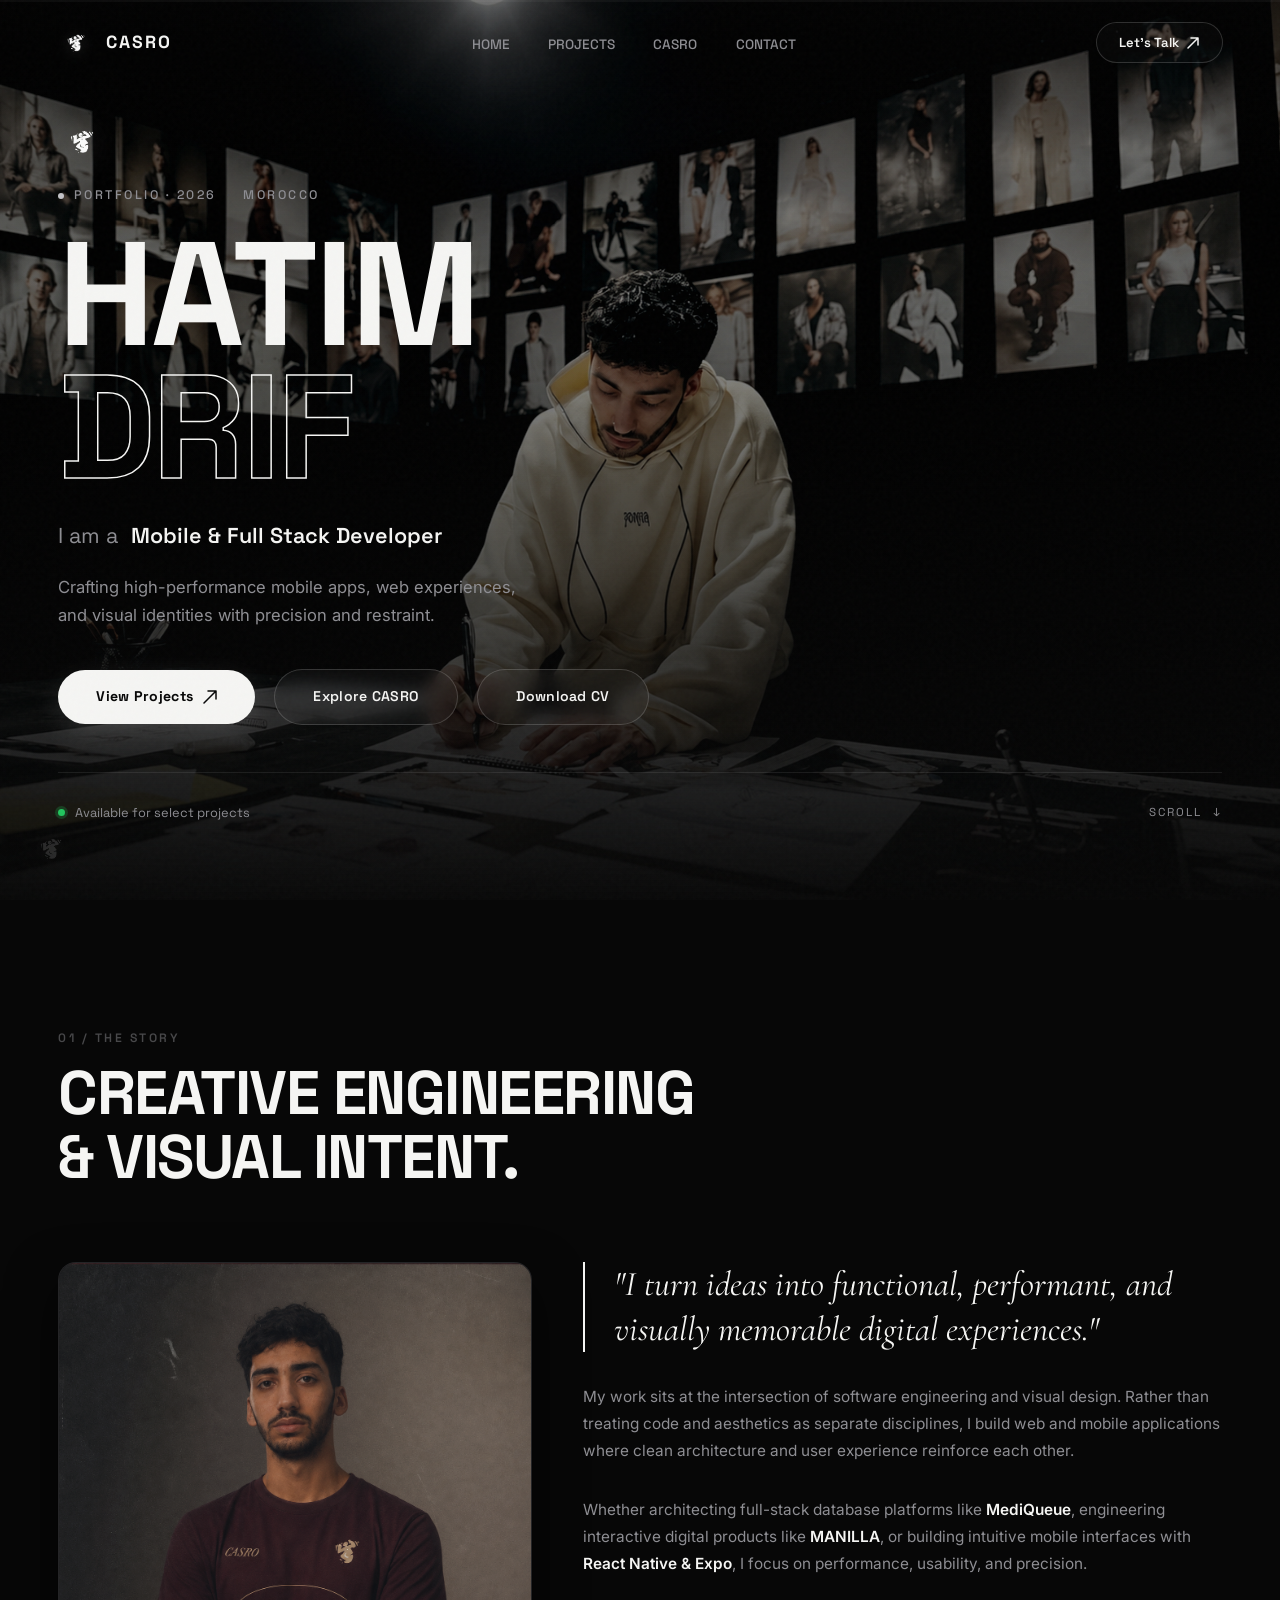
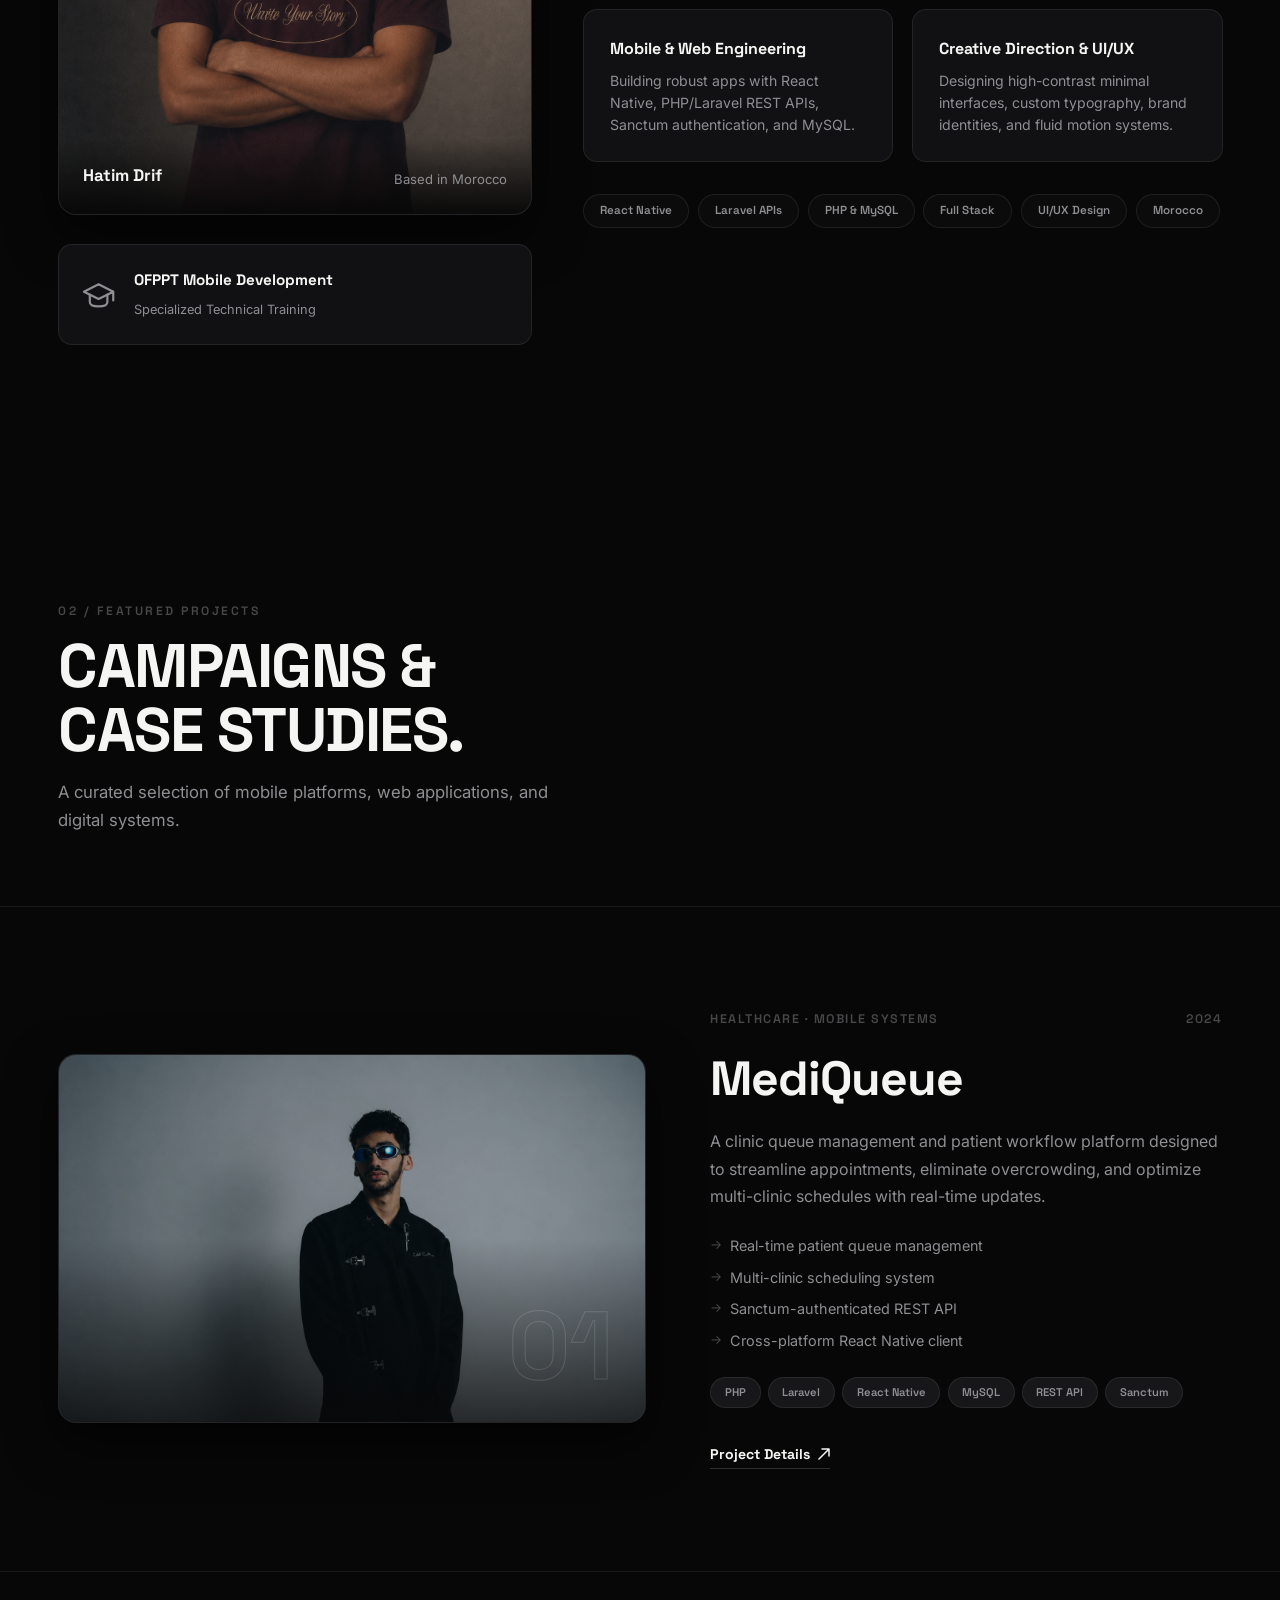
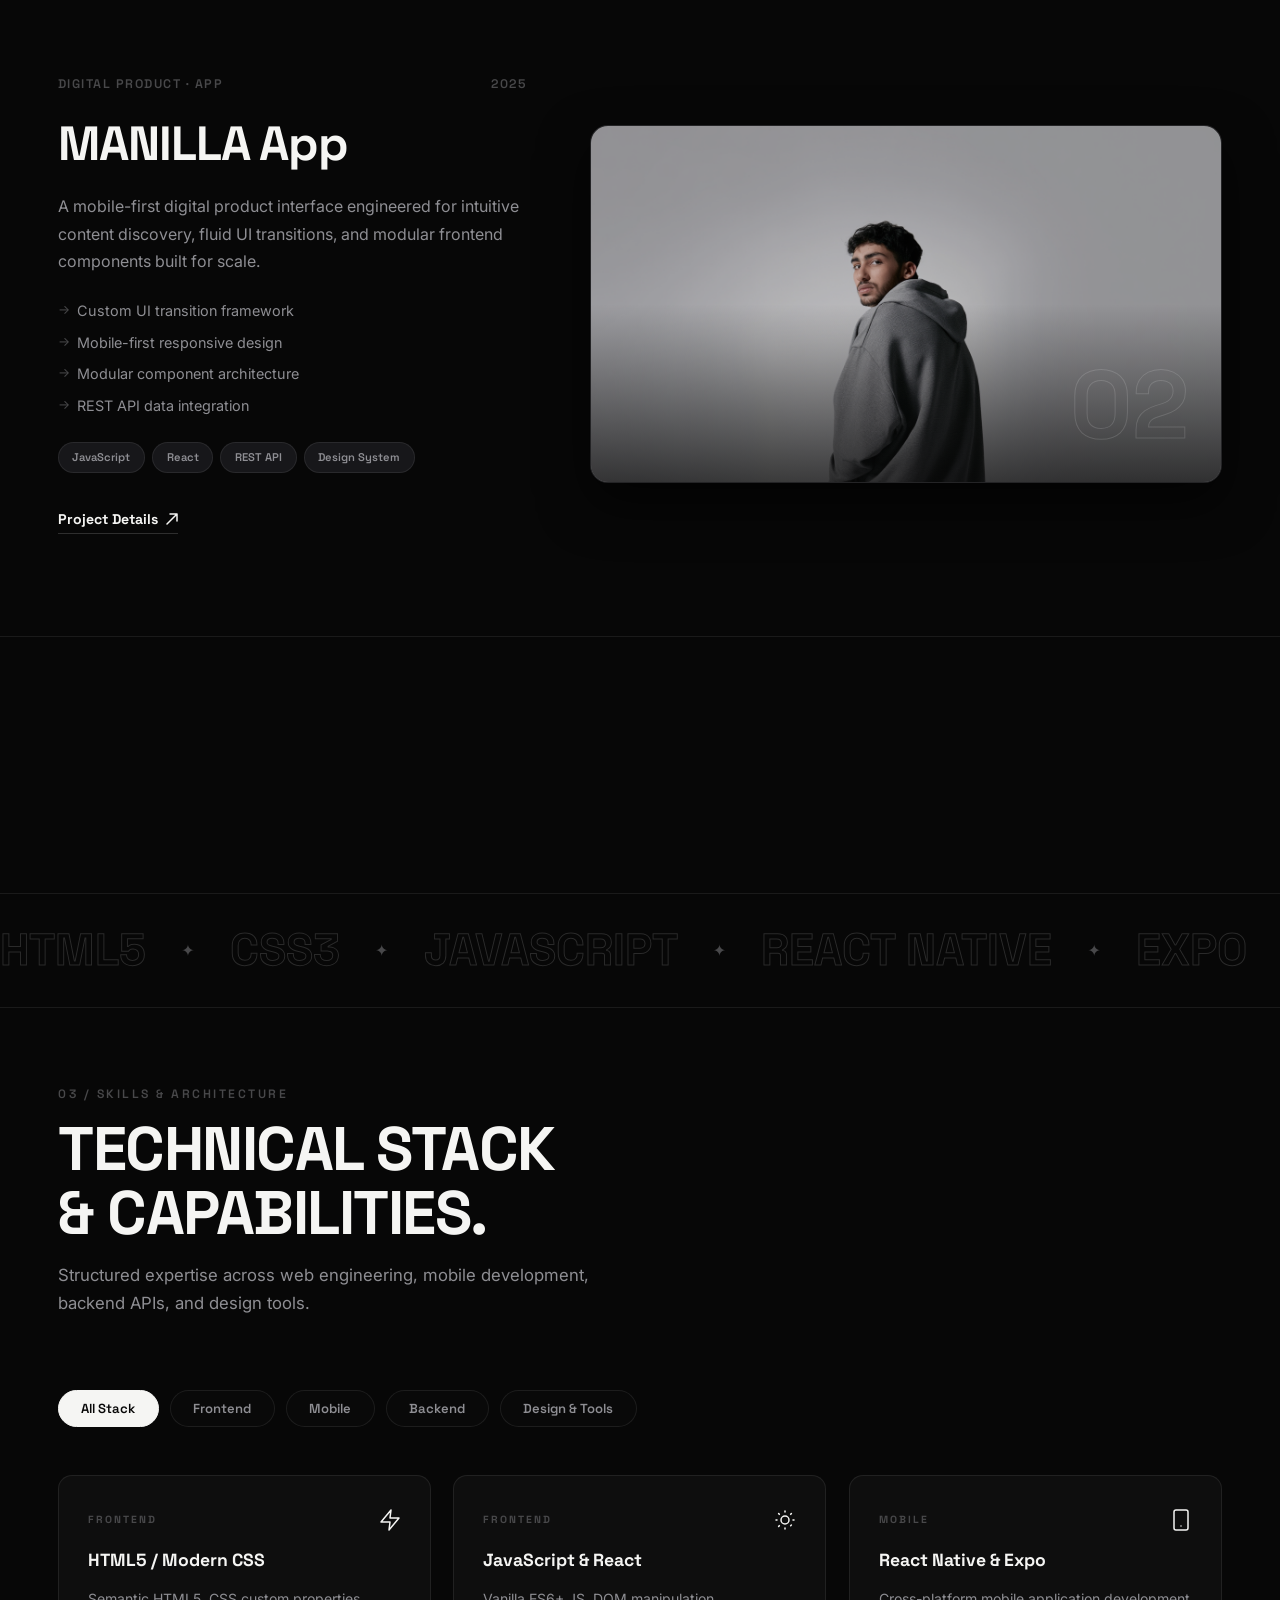
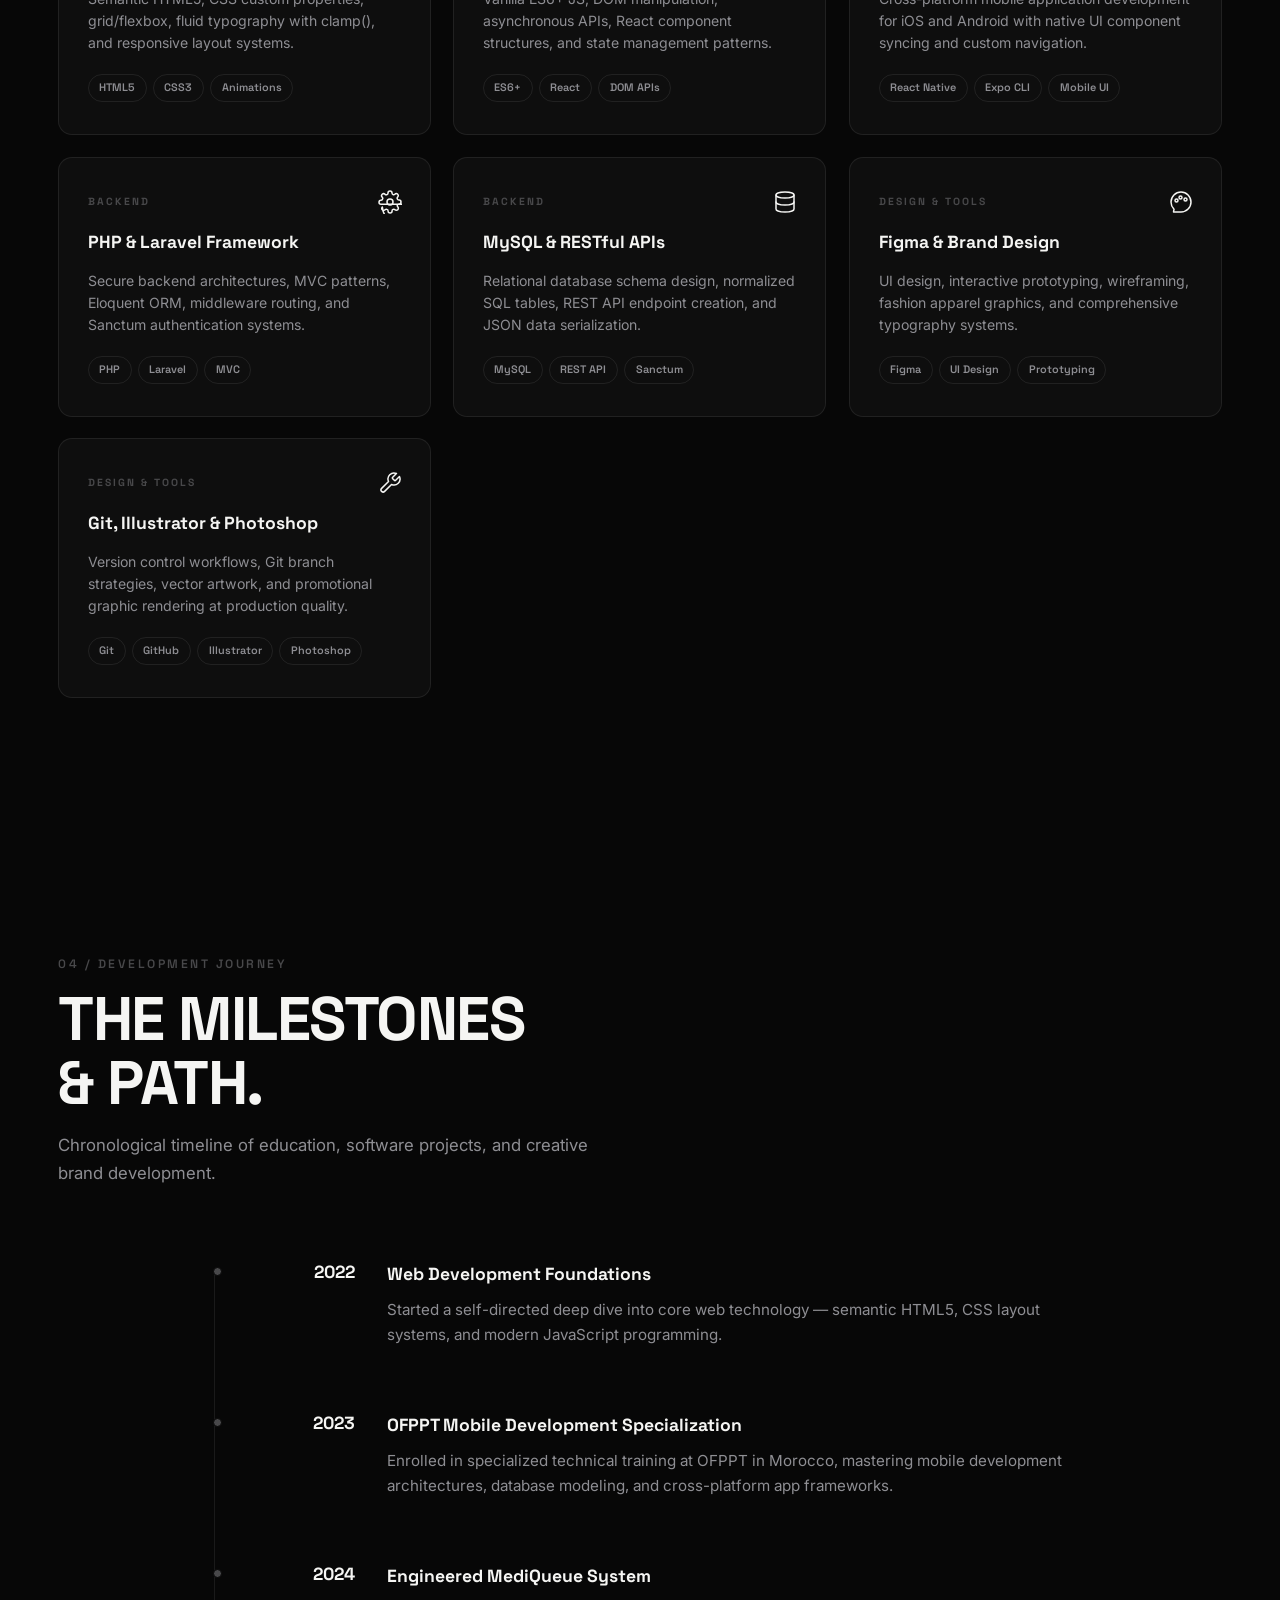
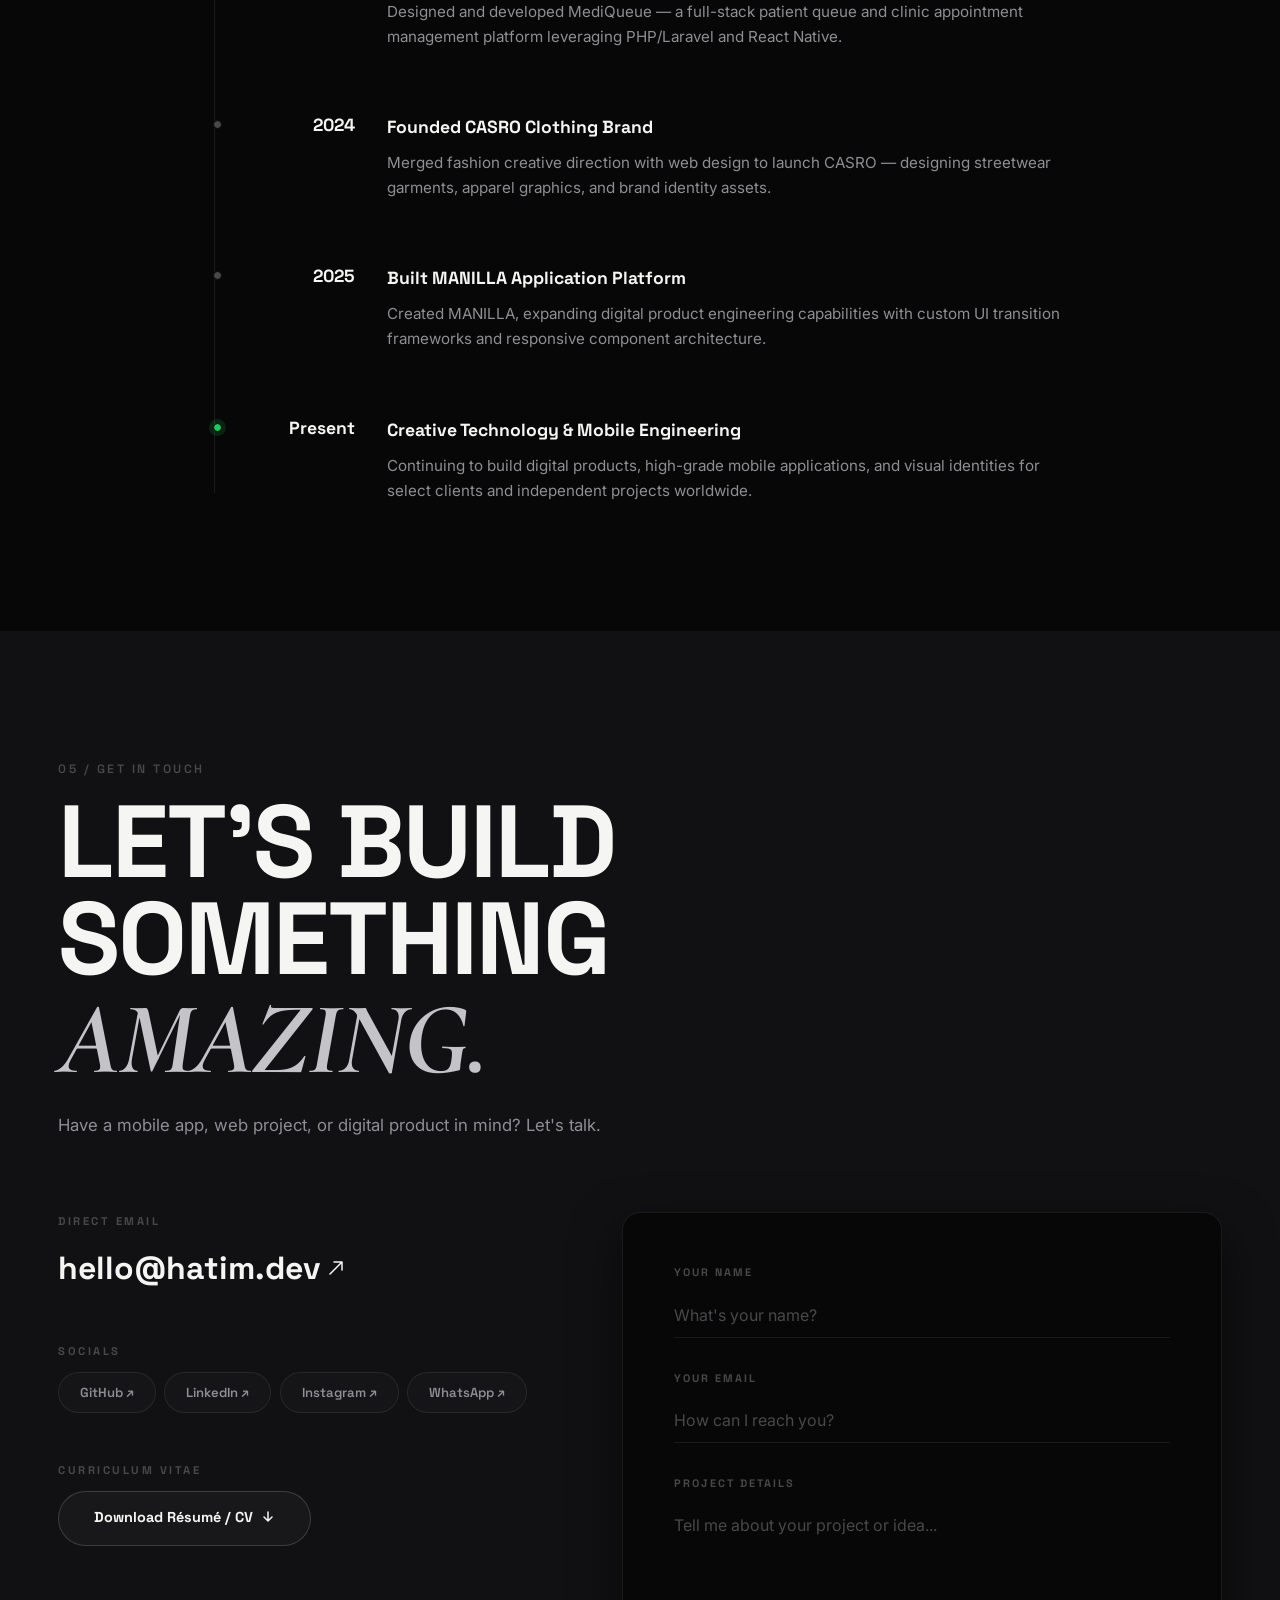
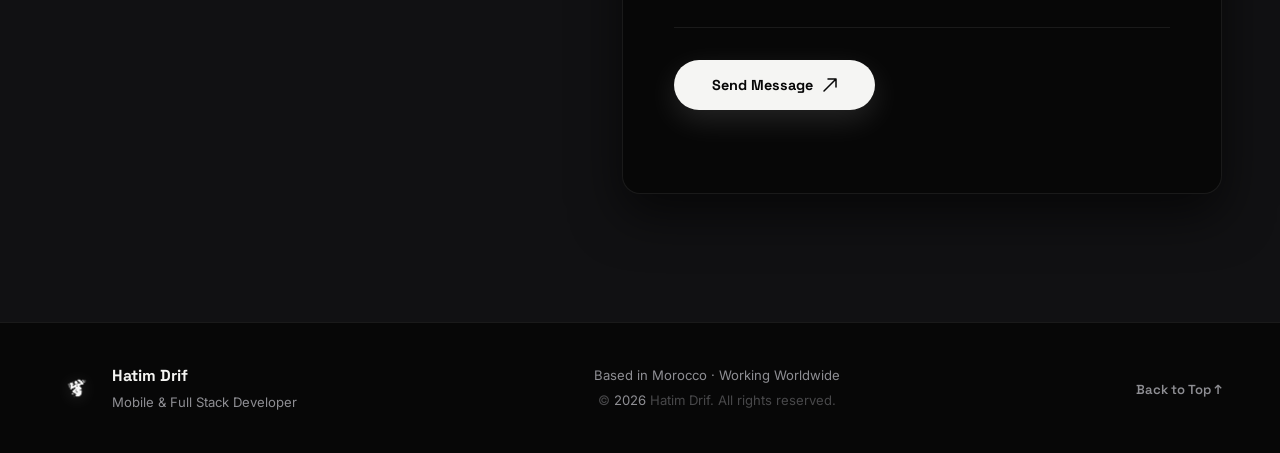
==== commit cef8001a: "fix: repair image paths and mobile responsiveness" ====
--- a/index.html
+++ b/index.html
@@ -11,11 +11,11 @@
   <meta property="og:type" content="website">
   <meta property="og:title" content="Hatim Drif — Creative Full Stack & Mobile Developer">
   <meta property="og:description" content="Building high-performance mobile apps, web applications, and visual identities with purpose and precision.">
-  <meta property="og:image" content="assets/images/profile.PNG">
-  <link rel="icon" type="image/png" href="assets/images/casrologo.png">
-  <link rel="apple-touch-icon" href="assets/images/casrologo.png">
-  <link rel="preload" as="image" href="assets/images/casrologo.png">
-  <link rel="preload" as="image" href="assets/images/profile.PNG">
+  <meta property="og:image" content="./assets/images/profile.png">
+  <link rel="icon" type="image/png" href="./assets/images/casrologo.png">
+  <link rel="apple-touch-icon" href="./assets/images/casrologo.png">
+  <link rel="preload" as="image" href="./assets/images/casrologo.png">
+  <link rel="preload" as="image" href="./assets/images/profile.png">
   <link rel="preconnect" href="https://fonts.googleapis.com">
   <link rel="preconnect" href="https://fonts.gstatic.com" crossorigin>
   <link href="https://fonts.googleapis.com/css2?family=Inter:wght@300;400;500;600;700&family=Space+Grotesk:wght@400;500;600;700;800&family=Cormorant+Garamond:ital,wght@0,400;0,600;1,400;1,600&display=swap" rel="stylesheet">
@@ -27,7 +27,7 @@
   <!-- Premium Page Transition Overlay -->
   <div class="page-transition" id="page-transition" aria-hidden="true">
     <div class="page-transition-content">
-      <img src="assets/images/casrologo.png" alt="CASRO" class="page-transition-logo">
+      <img src="./assets/images/casrologo.png" alt="CASRO" class="page-transition-logo">
       <span class="page-transition-title">CASRO</span>
       <div class="page-transition-spinner"><div class="page-transition-bar"></div></div>
     </div>
@@ -37,7 +37,7 @@
   <div class="intro-screen" id="intro-screen" aria-hidden="true">
     <div class="intro-content">
       <div class="intro-logo-wrapper">
-        <img src="assets/images/casrologo.png" alt="casrologo" class="intro-casrologo">
+        <img src="./assets/images/casrologo.png" alt="casrologo" class="intro-casrologo">
       </div>
       <div class="intro-progress-line">
         <div class="intro-progress-fill"></div>
@@ -57,7 +57,7 @@
   <header class="site-header" id="site-header">
     <nav class="nav-inner" aria-label="Main navigation">
       <a href="#home-top" class="nav-logo magnetic" aria-label="Hatim Drif — Home">
-        <img src="assets/images/casrologo.png" alt="casrologo" class="logo-img">
+        <img src="./assets/images/casrologo.png" alt="casrologo" class="logo-img">
         <span class="logo-text">CASRO</span>
       </a>
       <ul class="nav-links" id="nav-links" role="list">
@@ -98,12 +98,12 @@
     <!-- ═══════════════ HERO ═══════════════ -->
     <section id="hero" class="hero" aria-label="Hero Introduction">
       <div class="hero-media" aria-hidden="true">
-        <img src="assets/images/profile.PNG" alt="" class="hero-img" id="hero-img" fetchpriority="high">
+        <img src="./assets/images/profile.png" alt="Hatim Drif" class="hero-img" id="hero-img" fetchpriority="high" onerror="this.onerror=null;this.src='./assets/images/profile.PNG'">
         <div class="hero-vignette"></div>
       </div>
       <div class="hero-content">
         <div class="hero-brand-mark reveal" data-reveal>
-          <img src="assets/images/casrologo.png" alt="casrologo" class="hero-casrologo">
+          <img src="./assets/images/casrologo.png" alt="casrologo" class="hero-casrologo">
         </div>
         <div class="hero-eyebrow">
           <span class="eyebrow-dot"></span>
@@ -150,7 +150,7 @@
         <div class="about-grid">
           <div class="about-visual reveal">
             <div class="portrait-card" data-cursor-label="Morocco">
-              <img src="assets/images/hero-mountain.png" alt="Hatim Drif in Morocco" class="portrait-img">
+              <img src="./assets/images/hero-mountain.png" alt="Hatim Drif in Morocco" class="portrait-img">
               <div class="portrait-overlay"><strong>Hatim Drif</strong><span>Based in Morocco</span></div>
             </div>
             <div class="edu-badge reveal">
@@ -192,7 +192,7 @@
         <div class="container project-inner">
           <div class="project-media">
             <div class="project-media-wrap" data-cursor-label="View Case">
-              <img src="assets/images/hero-studio.png" alt="MediQueue" class="project-img" loading="lazy">
+              <img src="./assets/images/hero-studio.png" alt="MediQueue" class="project-img" loading="lazy">
               <div class="project-img-overlay"></div>
               <span class="project-num" aria-hidden="true">01</span>
             </div>
@@ -220,7 +220,7 @@
         <div class="container project-inner">
           <div class="project-media">
             <div class="project-media-wrap" data-cursor-label="View Case">
-              <img src="assets/images/profile2.PNG" alt="MANILLA Digital Product" class="project-img" loading="lazy">
+              <img src="./assets/images/profile2.PNG" alt="MANILLA Digital Product" class="project-img" loading="lazy">
               <div class="project-img-overlay"></div>
               <span class="project-num" aria-hidden="true">02</span>
             </div>
@@ -269,7 +269,7 @@
           <div class="skill-card reveal" data-cat="frontend"><div class="skill-card-top"><span class="skill-cat-label">FRONTEND</span><span class="skill-icon"><svg width="20" height="20" viewBox="0 0 24 24" fill="none" stroke="currentColor" stroke-width="1.5" stroke-linecap="round" stroke-linejoin="round"><polygon points="13 2 3 14 12 14 11 22 21 10 12 10 13 2"/></svg></span></div><h3>HTML5 / Modern CSS</h3><p>Semantic HTML5, CSS custom properties, grid/flexbox, fluid typography with clamp(), and responsive layout systems.</p><div class="skill-tags"><span>HTML5</span><span>CSS3</span><span>Animations</span></div></div>
           <div class="skill-card reveal" data-cat="frontend"><div class="skill-card-top"><span class="skill-cat-label">FRONTEND</span><span class="skill-icon"><svg width="20" height="20" viewBox="0 0 24 24" fill="none" stroke="currentColor" stroke-width="1.5" stroke-linecap="round" stroke-linejoin="round"><path d="M12 3v1m0 16v1m9-9h-1M4 12H3m15.364-6.364l-.707.707M6.343 17.657l-.707.707m0-12.728l.707.707m11.32 11.32l.707-.707M12 8a4 4 0 100 8 4 4 0 000-8z"/></svg></span></div><h3>JavaScript &amp; React</h3><p>Vanilla ES6+ JS, DOM manipulation, asynchronous APIs, React component structures, and state management patterns.</p><div class="skill-tags"><span>ES6+</span><span>React</span><span>DOM APIs</span></div></div>
           <div class="skill-card reveal" data-cat="mobile"><div class="skill-card-top"><span class="skill-cat-label">MOBILE</span><span class="skill-icon"><svg width="20" height="20" viewBox="0 0 24 24" fill="none" stroke="currentColor" stroke-width="1.5" stroke-linecap="round" stroke-linejoin="round"><rect x="5" y="2" width="14" height="20" rx="2" ry="2"/><line x1="12" y1="18" x2="12.01" y2="18"/></svg></span></div><h3>React Native &amp; Expo</h3><p>Cross-platform mobile application development for iOS and Android with native UI component syncing and custom navigation.</p><div class="skill-tags"><span>React Native</span><span>Expo CLI</span><span>Mobile UI</span></div></div>
-          <div class="skill-card reveal" data-cat="backend"><div class="skill-card-top"><span class="skill-cat-label">BACKEND</span><span class="skill-icon"><svg width="20" height="20" viewBox="0 0 24 24" fill="none" stroke="currentColor" stroke-width="1.5" stroke-linecap="round" stroke-linejoin="round"><circle cx="12" cy="12" r="3"/><path d="M19.4 15a1.65 1.65 0 00.33 1.82l.06.06a2 2 0 11-2.83 2.83l-.06-.06a1.65 1.65 0 00-1.82-.33 1.65 1.65 0 00-1 1.51V21a2 2 0 01-4 0v-.09A1.65 1.65 0 009 19.4a1.65 1.65 0 00-1.82.33l-.06.06a2 2 0 11-2.83-2.83l.06.06a1.65 1.65 0 001.82.33H9a1.65 1.65 0 001-1.51V3a2 2 0 014 0v.09a1.65 1.65 0 001 1.51 1.65 1.65 0 001.82-.33l.06-.06a2 2 0 112.83 2.83l-.06.06a1.65 1.65 0 00-.33 1.82V9a1.65 1.65 0 001.51 1H21a2 2 0 010 4h-.09a1.65 1.65 0 00-1.51 1z"/></svg></span></div><h3>PHP &amp; Laravel Framework</h3><p>Secure backend architectures, MVC patterns, Eloquent ORM, middleware routing, and Sanctum authentication systems.</p><div class="skill-tags"><span>PHP</span><span>Laravel</span><span>MVC</span></div></div>
+          <div class="skill-card reveal" data-cat="backend"><div class="skill-card-top"><span class="skill-cat-label">BACKEND</span><span class="skill-icon"><svg width="20" height="20" viewBox="0 0 24 24" fill="none" stroke="currentColor" stroke-width="1.5" stroke-linecap="round" stroke-linejoin="round"><circle cx="12" cy="12" r="3"/><path d="M19.4 15a1.65 1.65 0 00.33 1.82l.06.06a2 2 0 11-2.83 2.83l-.06-.06a1.65 1.65 0 00-1.82-.33 1.65 1.65 0 00-1 1.51V21a2 2 0 01-4 0v-.09A1.65 1.65 0 009 19.4a1.65 1.65 0 00-1.82.33l-.06.06a2 2 0 11-2.83-2.83l.06.06a1.65 1.65 0 0033-1.82 1.65 1.65 0 00-1.51-1H3a2 2 0 010-4h.09A1.65 1.65 0 004.6 9a1.65 1.65 0 00-.33-1.82l-.06-.06a2 2 0 112.83-2.83l.06.06a1.65 1.65 0 001.82.33H9a1.65 1.65 0 001-1.51V3a2 2 0 014 0v.09a1.65 1.65 0 001 1.51 1.65 1.65 0 001.82-.33l.06-.06a2 2 0 112.83 2.83l-.06.06a1.65 1.65 0 00-.33 1.82V9a1.65 1.65 0 001.51 1H21a2 2 0 010 4h-.09a1.65 1.65 0 00-1.51 1z"/></svg></span></div><h3>PHP &amp; Laravel Framework</h3><p>Secure backend architectures, MVC patterns, Eloquent ORM, middleware routing, and Sanctum authentication systems.</p><div class="skill-tags"><span>PHP</span><span>Laravel</span><span>MVC</span></div></div>
           <div class="skill-card reveal" data-cat="backend"><div class="skill-card-top"><span class="skill-cat-label">BACKEND</span><span class="skill-icon"><svg width="20" height="20" viewBox="0 0 24 24" fill="none" stroke="currentColor" stroke-width="1.5" stroke-linecap="round" stroke-linejoin="round"><ellipse cx="12" cy="5" rx="9" ry="3"/><path d="M3 5v14c0 1.66 4 3 9 3s9-1.34 9-3V5"/><path d="M3 12c0 1.66 4 3 9 3s9-1.34 9-3"/></svg></span></div><h3>MySQL &amp; RESTful APIs</h3><p>Relational database schema design, normalized SQL tables, REST API endpoint creation, and JSON data serialization.</p><div class="skill-tags"><span>MySQL</span><span>REST API</span><span>Sanctum</span></div></div>
           <div class="skill-card reveal" data-cat="tools"><div class="skill-card-top"><span class="skill-cat-label">DESIGN &amp; TOOLS</span><span class="skill-icon"><svg width="20" height="20" viewBox="0 0 24 24" fill="none" stroke="currentColor" stroke-width="1.5" stroke-linecap="round" stroke-linejoin="round"><path d="M12 22C17.5228 22 22 17.5228 22 12C22 6.47715 17.5228 2 12 2C6.47715 2 2 6.47715 2 12C2 14.7255 3.09032 17.1962 4.85857 19C5.03743 19.1789 5.09262 19.4445 4.99616 19.682C4.70617 20.3957 4.54 21.1787 4.54 22C4.54 22 7.5 22 12 22Z"/><circle cx="7.5" cy="10.5" r="1.5"/><circle cx="11.5" cy="7.5" r="1.5"/><circle cx="16.5" cy="9.5" r="1.5"/></svg></span></div><h3>Figma &amp; Brand Design</h3><p>UI design, interactive prototyping, wireframing, fashion apparel graphics, and comprehensive typography systems.</p><div class="skill-tags"><span>Figma</span><span>UI Design</span><span>Prototyping</span></div></div>
           <div class="skill-card reveal" data-cat="tools"><div class="skill-card-top"><span class="skill-cat-label">DESIGN &amp; TOOLS</span><span class="skill-icon"><svg width="20" height="20" viewBox="0 0 24 24" fill="none" stroke="currentColor" stroke-width="1.5" stroke-linecap="round" stroke-linejoin="round"><path d="M14.7 6.3a1 1 0 0 0 0 1.4l1.6 1.6a1 1 0 0 0 1.4 0l3.77-3.77a6 6 0 0 1-7.94 7.94l-6.91 6.91a2.12 2.12 0 0 1-3-3l6.91-6.91a6 6 0 0 1 7.94-7.94l-3.76 3.76z"/></svg></span></div><h3>Git, Illustrator &amp; Photoshop</h3><p>Version control workflows, Git branch strategies, vector artwork, and promotional graphic rendering at production quality.</p><div class="skill-tags"><span>Git</span><span>GitHub</span><span>Illustrator</span><span>Photoshop</span></div></div>
@@ -343,7 +343,7 @@
     <div class="container footer-inner">
       <div class="footer-left">
         <a href="#home-top" class="footer-logo magnetic" aria-label="Hatim Drif — Home">
-          <img src="assets/images/casrologo.png" alt="casrologo" class="footer-logo-img">
+          <img src="./assets/images/casrologo.png" alt="casrologo" class="footer-logo-img">
         </a>
         <div class="footer-text-group">
           <strong>Hatim Drif</strong>
@@ -357,7 +357,7 @@
 
   <!-- Floating Brand Watermark -->
   <div class="brand-watermark" aria-hidden="true">
-    <img src="assets/images/casrologo.png" alt="" class="watermark-logo-img">
+    <img src="./assets/images/casrologo.png" alt="" class="watermark-logo-img">
   </div>
 
   <!-- MODAL -->
--- a/style.css
+++ b/style.css
@@ -2012,3 +2012,60 @@
   justify-content: space-between;
 }
 
+/* ── 19. MOBILE RESPONSIVENESS & IMAGE SAFETY ──────────────── */
+img {
+  max-width: 100%;
+  height: auto;
+}
+
+.hero-img,
+.portrait-img,
+.project-img,
+.casro-gallery-img {
+  width: 100%;
+  height: 100%;
+  object-fit: cover;
+}
+
+@media (max-width: 768px) {
+  html, body {
+    overflow-x: hidden;
+    width: 100%;
+  }
+  .hero-name {
+    font-size: clamp(3.4rem, 11vw, 6.5rem);
+    letter-spacing: -2px;
+    word-break: break-word;
+  }
+  .hero-desc {
+    font-size: 0.95rem;
+    max-width: 100%;
+  }
+  .hero-actions {
+    width: 100%;
+    gap: 0.8rem;
+  }
+}
+
+@media (max-width: 480px) {
+  .hero-content {
+    padding-left: 1.2rem;
+    padding-right: 1.2rem;
+    padding-bottom: 2.5rem;
+  }
+  .hero-actions {
+    flex-direction: column;
+    align-items: stretch;
+  }
+  .btn-primary, .btn-secondary {
+    width: 100%;
+    justify-content: center;
+    text-align: center;
+    padding: 0.85rem 1.6rem;
+  }
+  .casro-grid-3, .casro-gallery-grid {
+    grid-template-columns: 1fr;
+  }
+}
+
+
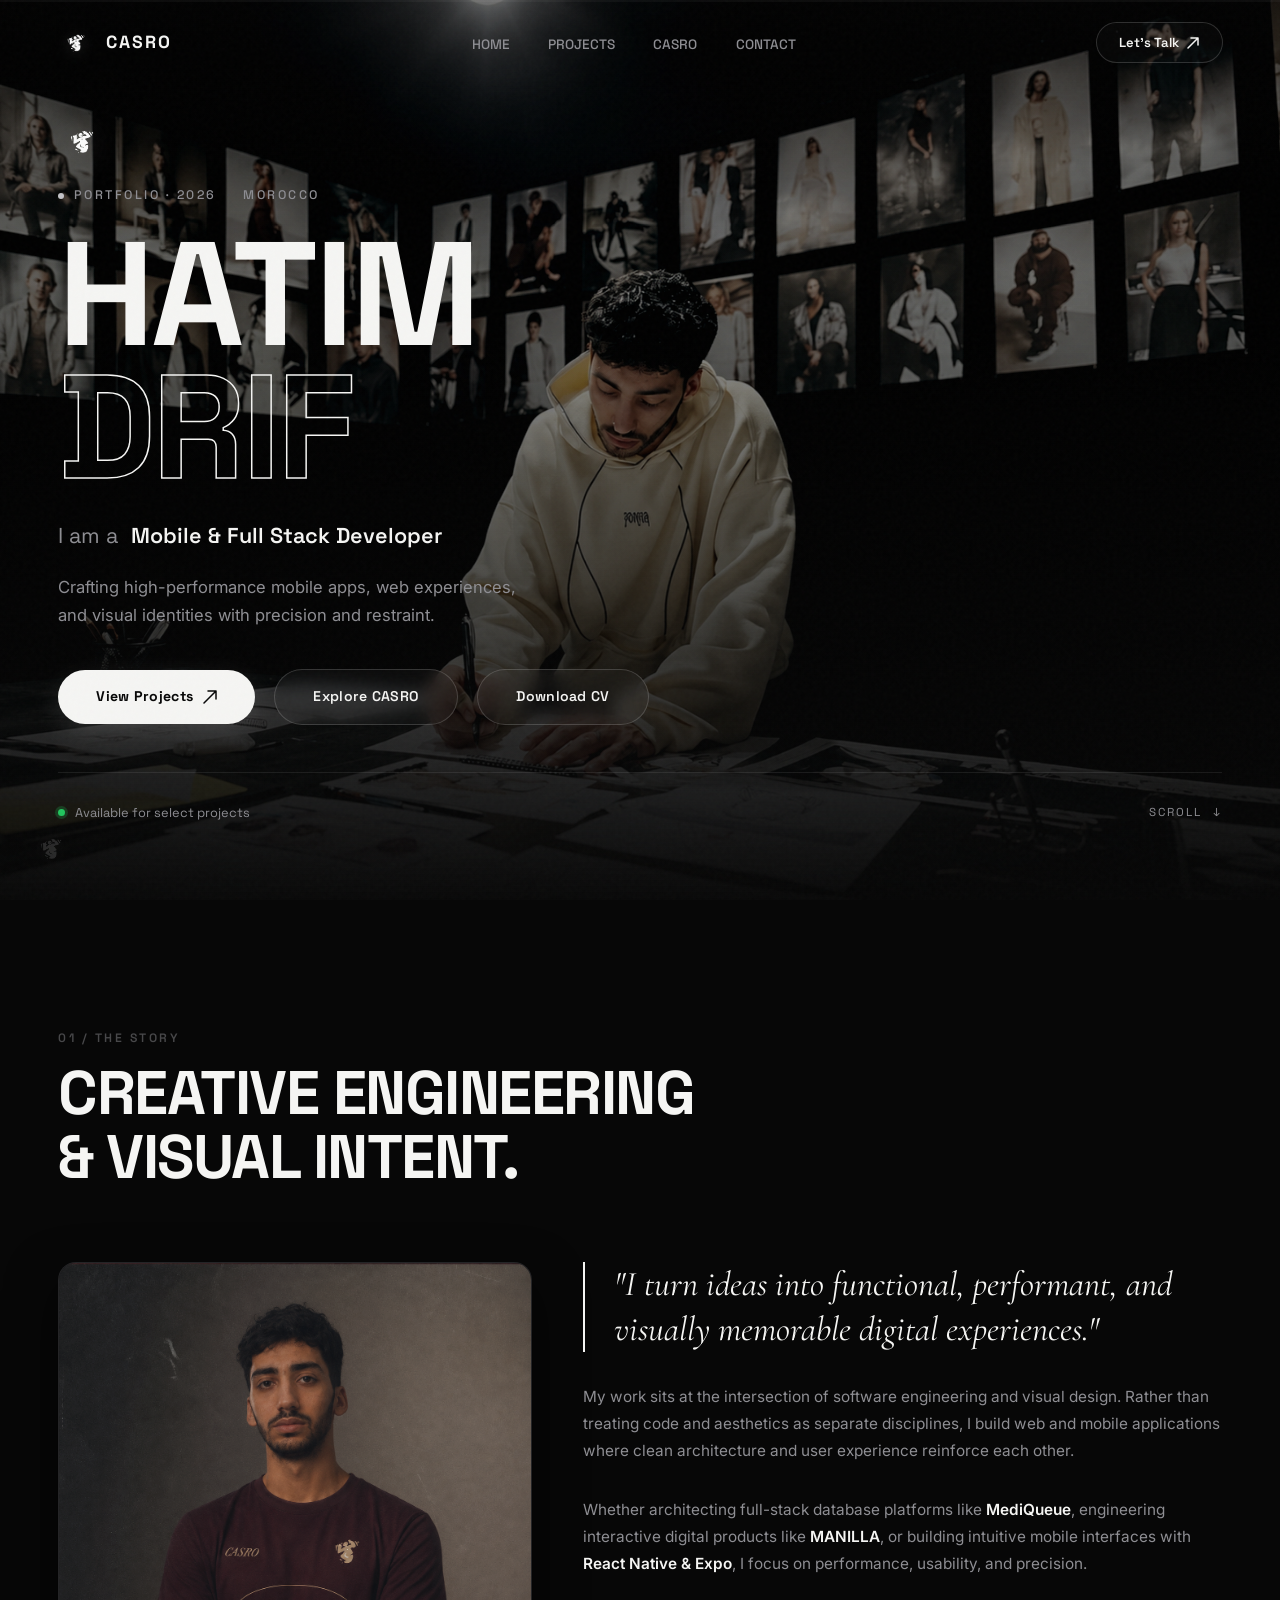
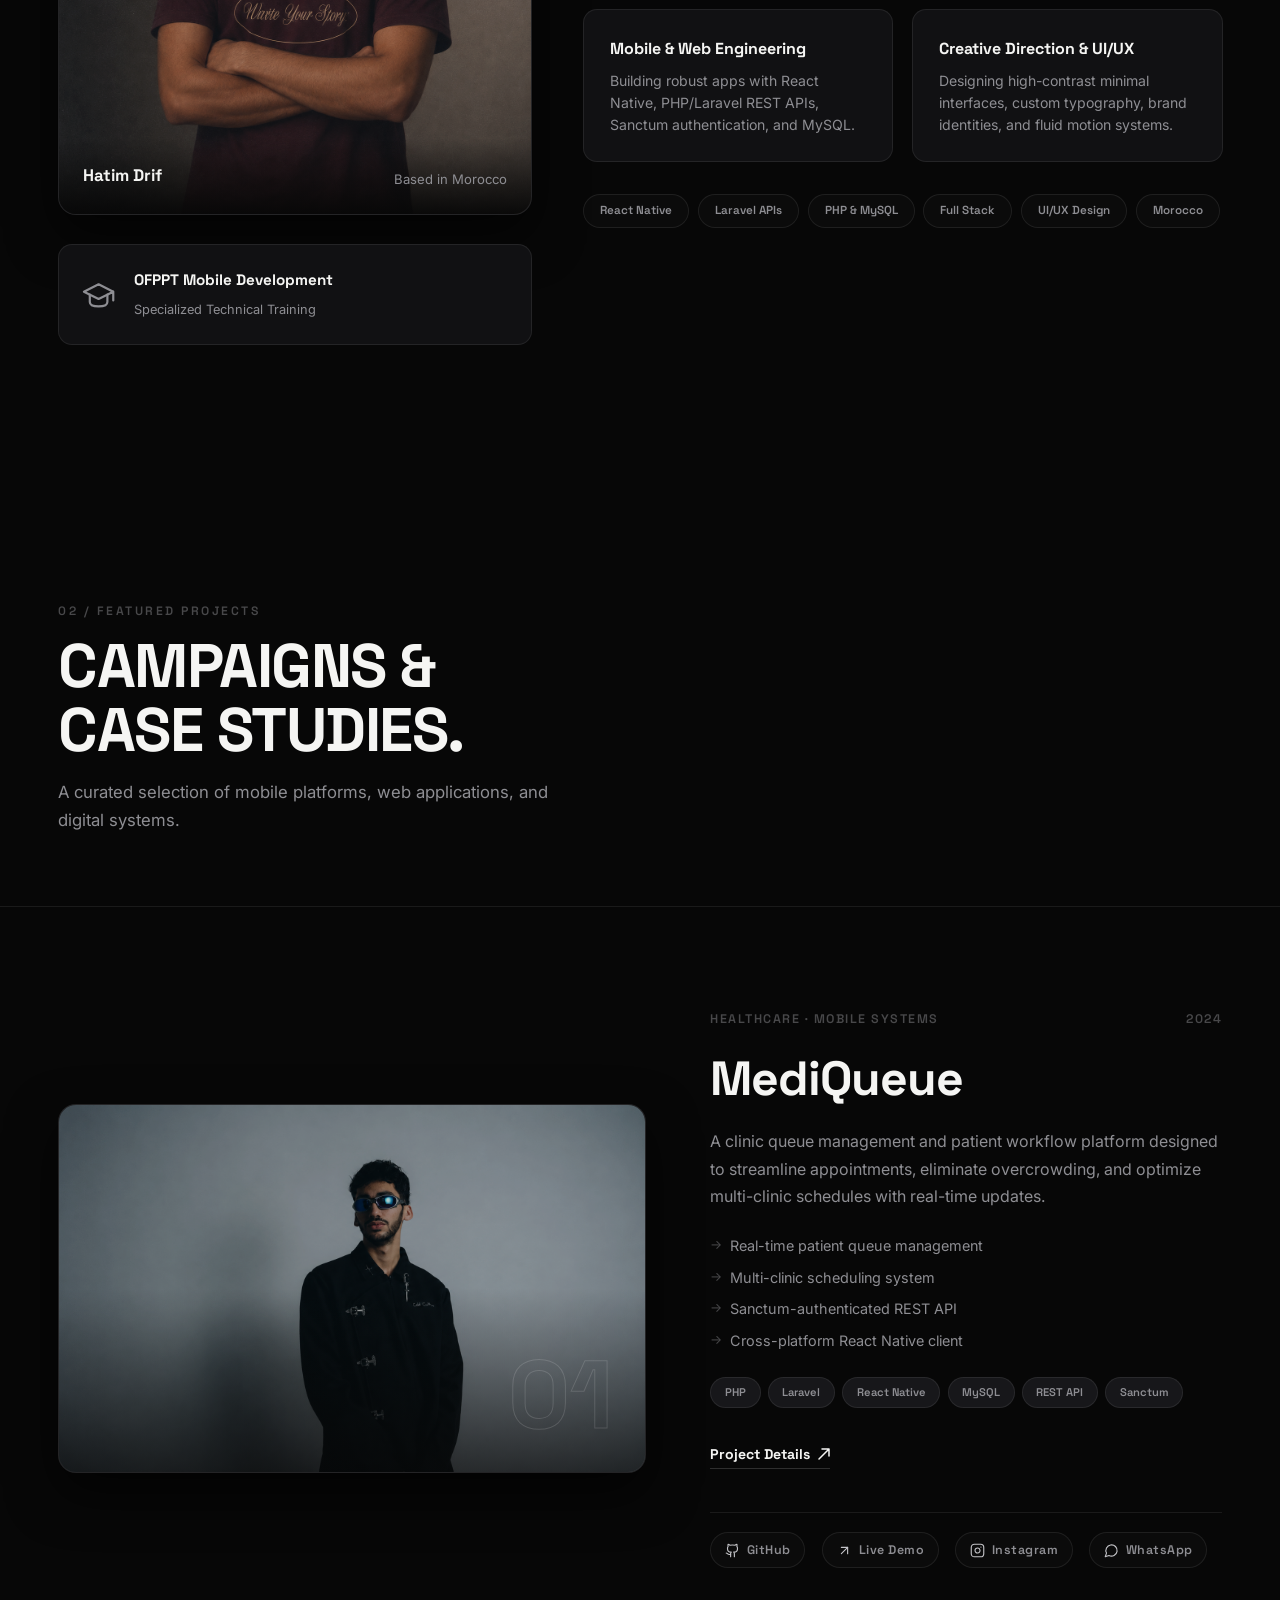
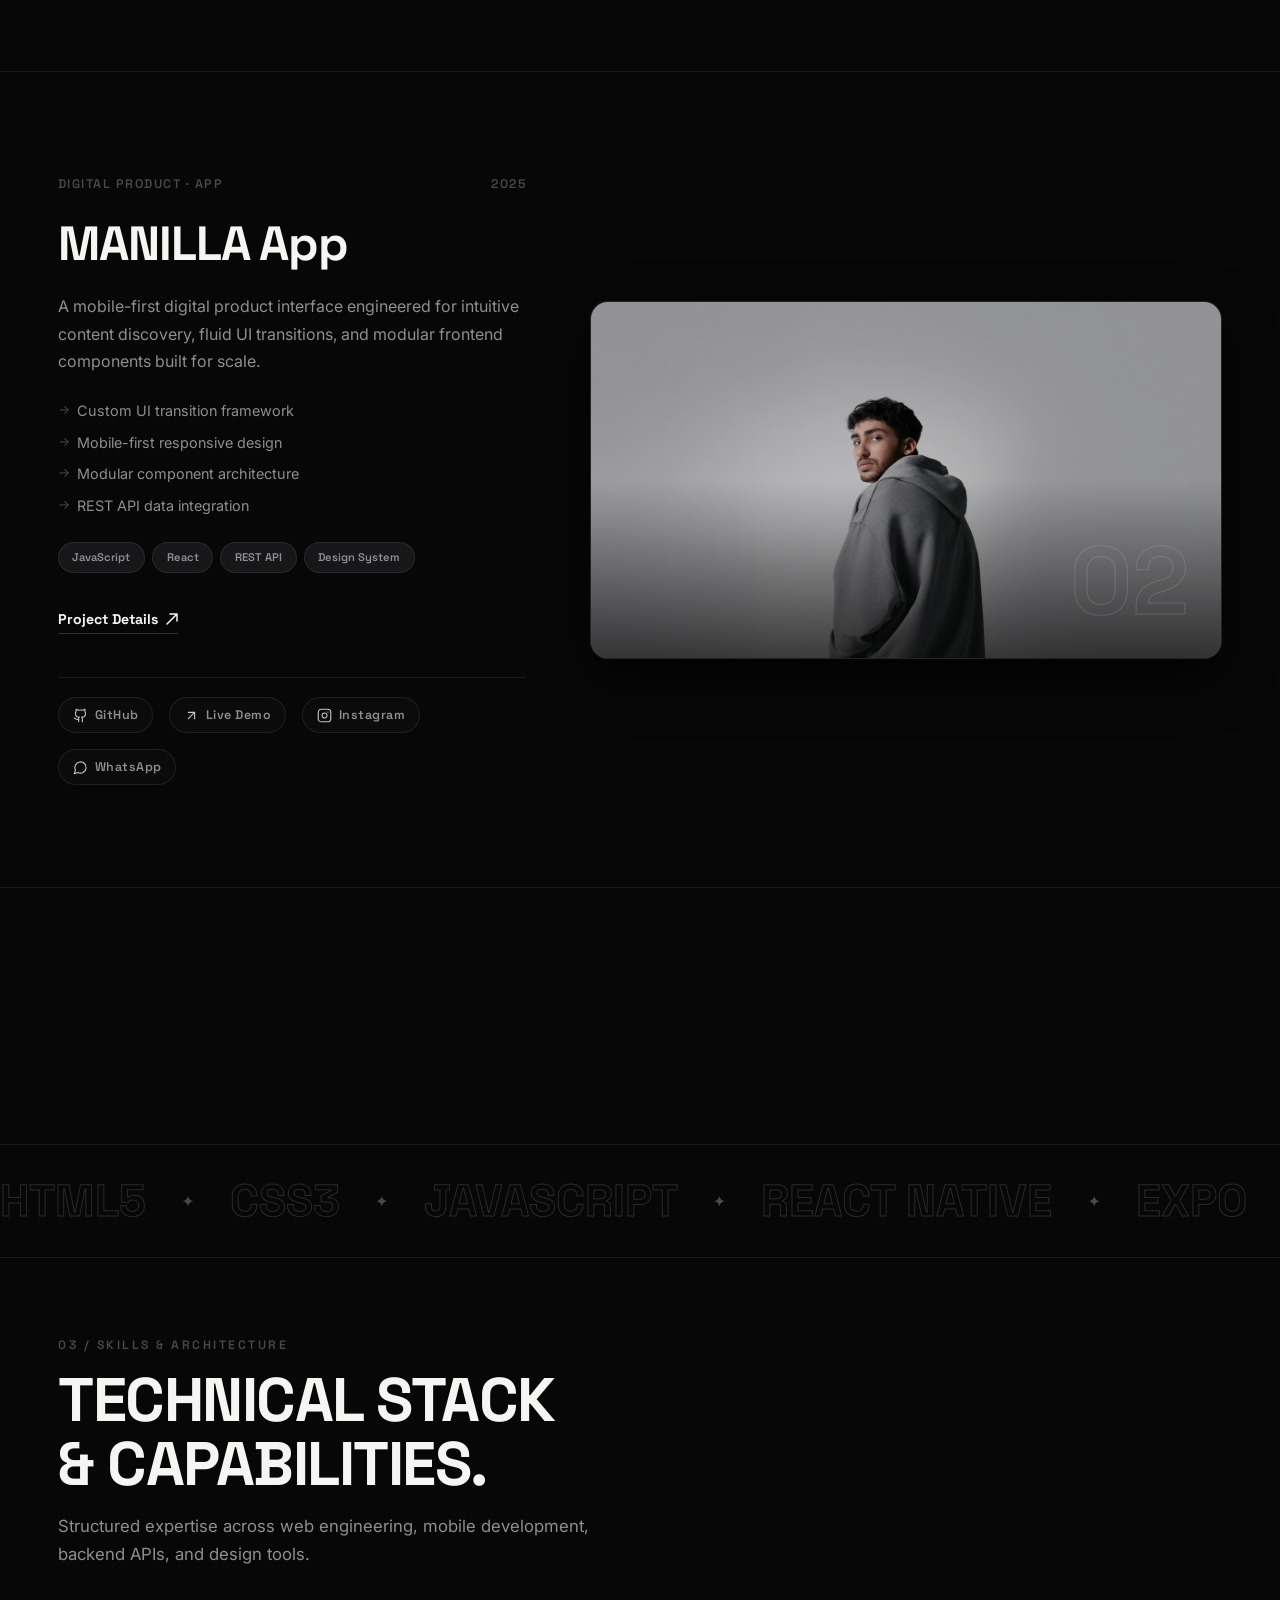
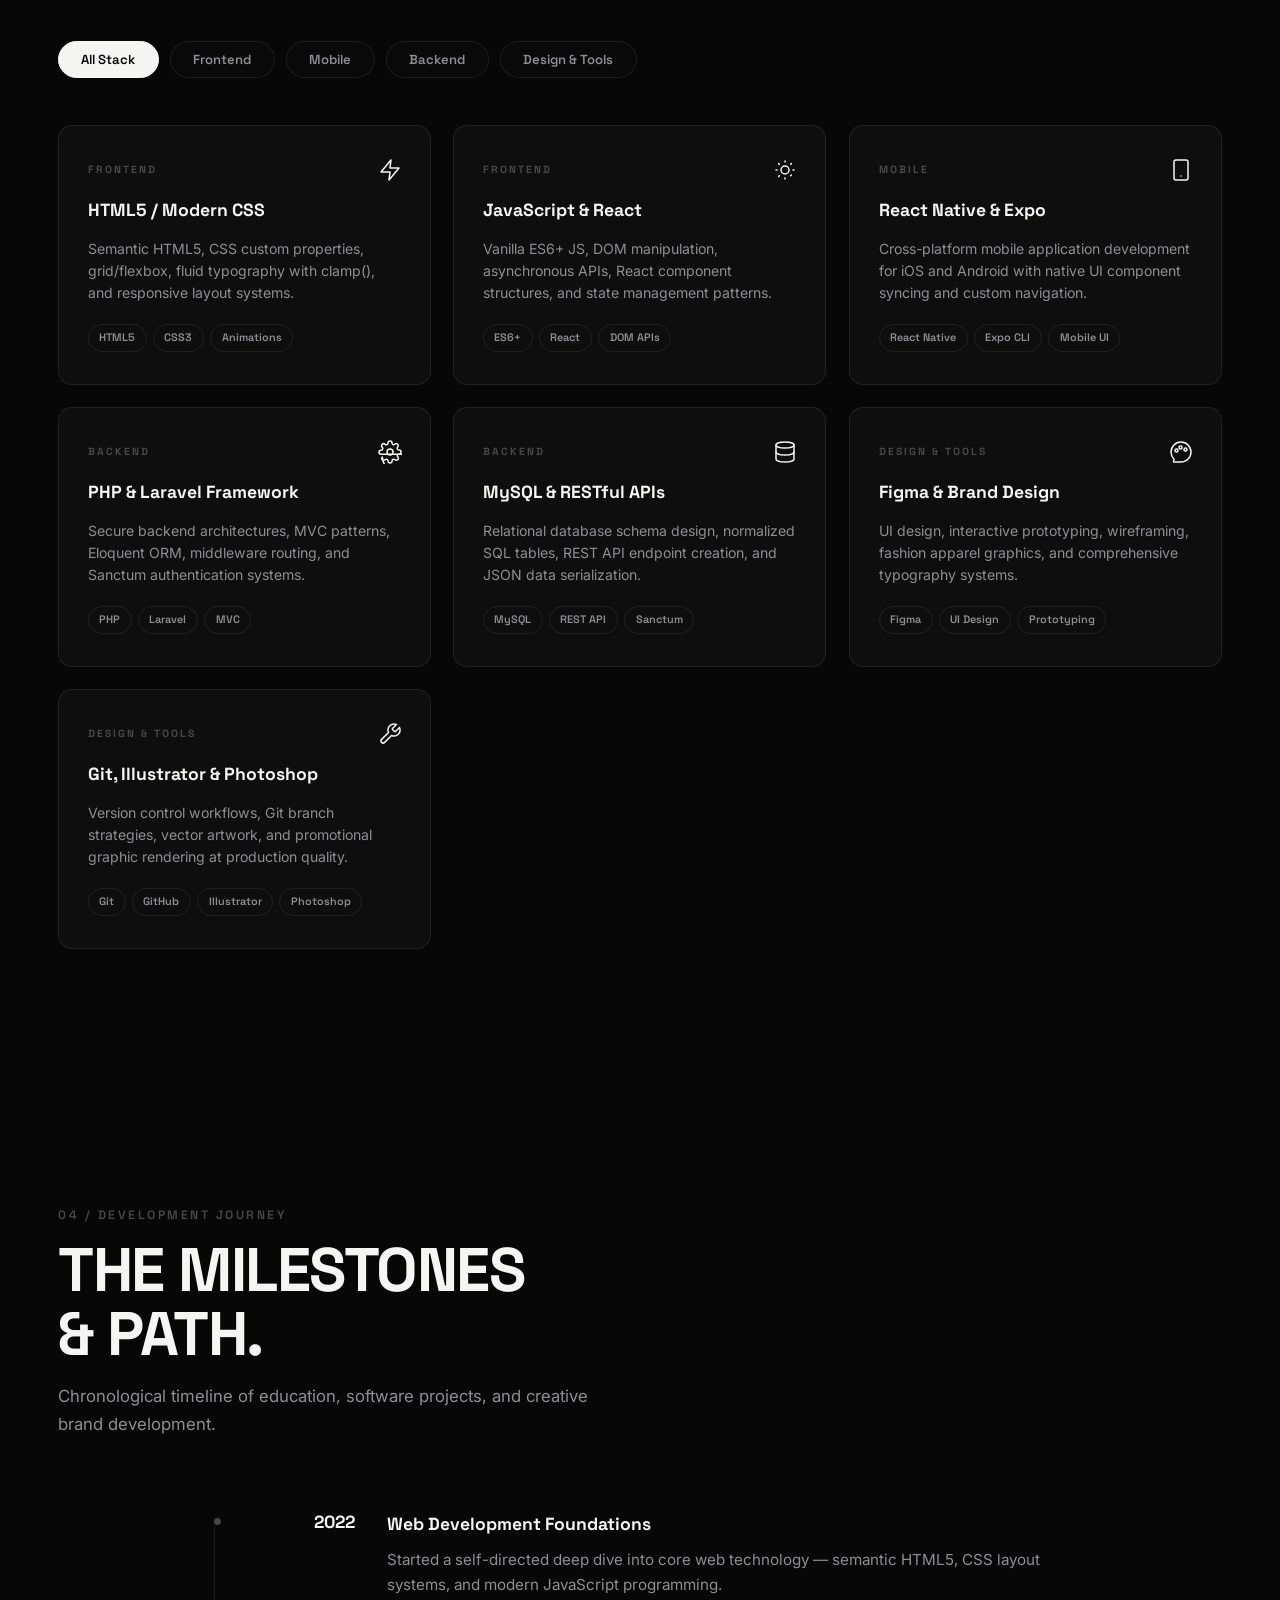
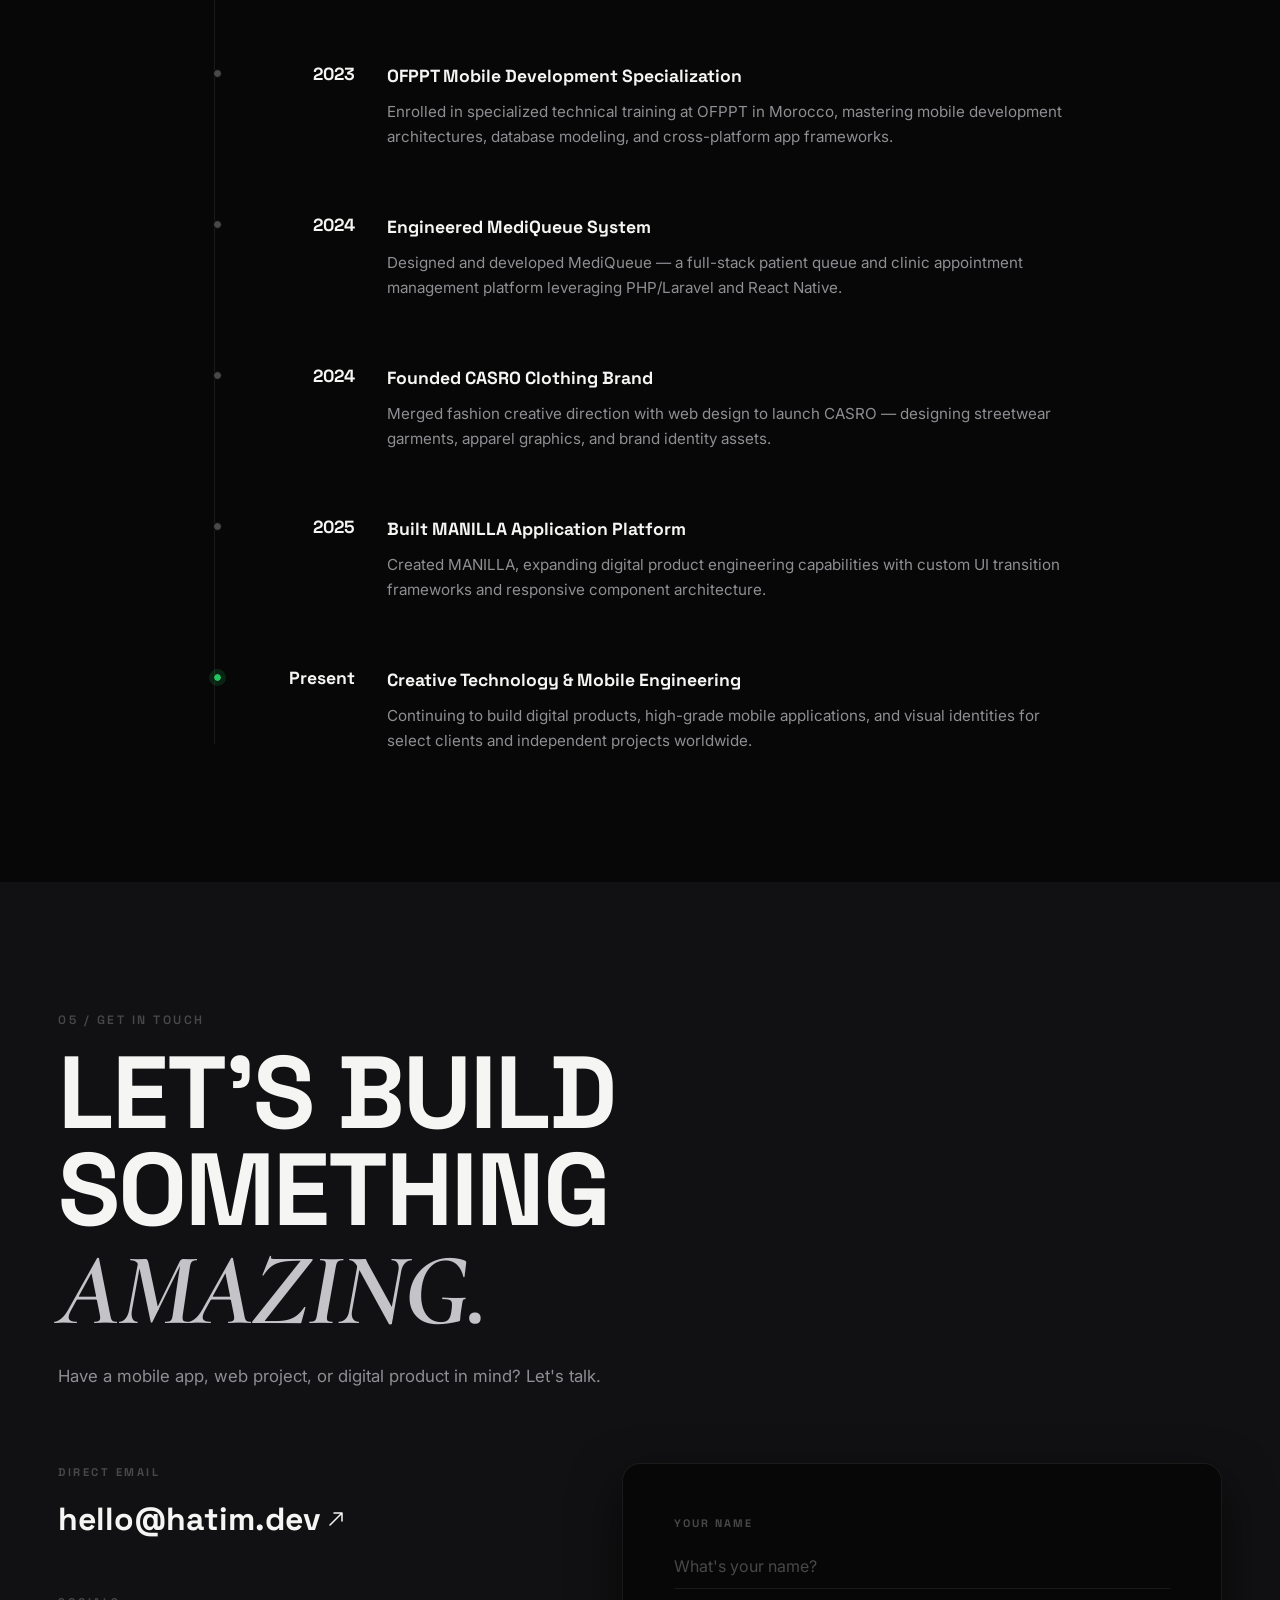
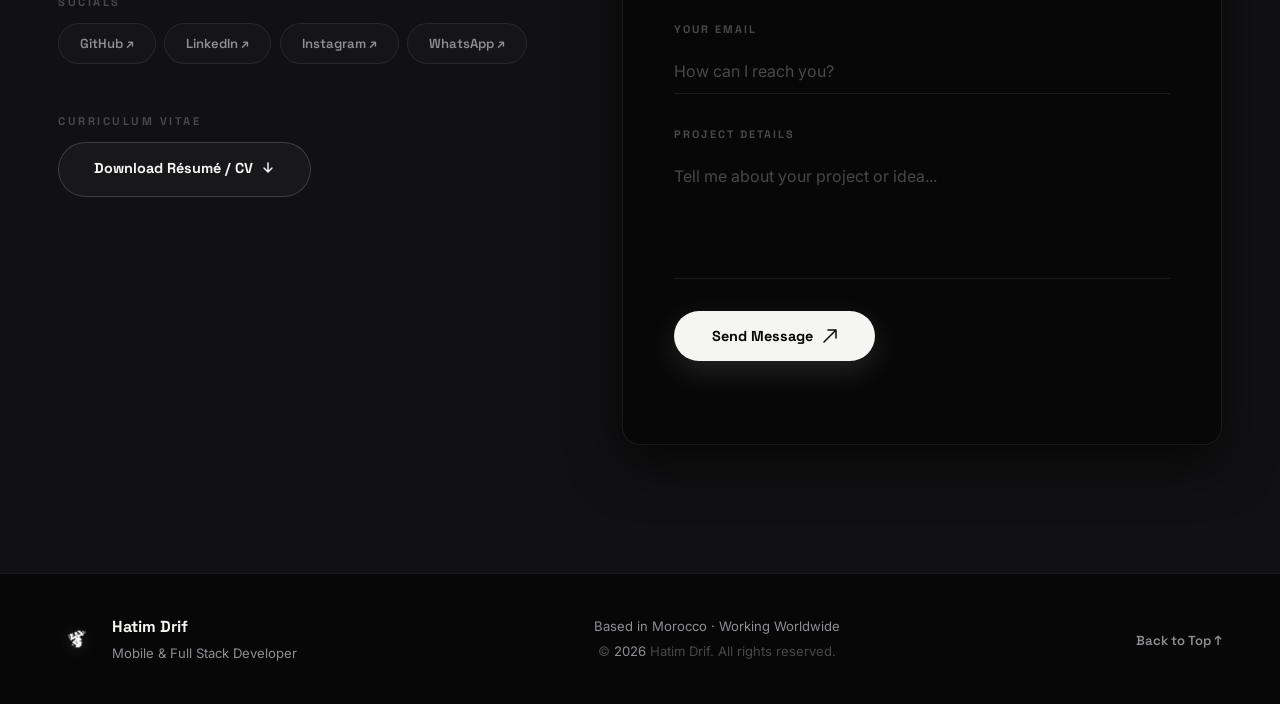
==== commit 4e5f8f13: "feat: add premium project card action footer with monochrome icons and interactive hover states" ====
--- a/index.html
+++ b/index.html
@@ -211,6 +211,38 @@
             <div class="project-actions">
               <button class="btn-case magnetic open-modal" data-project="mediqueue" data-cursor-label="Details">Project Details <svg width="12" height="12" viewBox="0 0 12 12" fill="none"><path d="M1 11L11 1M11 1H4M11 1V8" stroke="currentColor" stroke-width="1.5" stroke-linecap="round"/></svg></button>
             </div>
+            <div class="project-footer">
+              <div class="project-footer-links">
+                <a href="https://github.com" target="_blank" rel="noreferrer noopener" class="project-footer-link project-link-github magnetic" data-cursor-label="GitHub" aria-label="View MediQueue repository on GitHub" title="GitHub Repository">
+                  <svg class="project-footer-icon" viewBox="0 0 24 24" fill="none" stroke="currentColor" stroke-width="1.8" stroke-linecap="round" stroke-linejoin="round">
+                    <path d="M15 22v-4a4.8 4.8 0 0 0-1-3.5c3 0 6-2 6-5.5.08-1.25-.27-2.48-1-3.5.28-1.15.28-2.35 0-3.5 0 0-1 0-3 1.5-2.64-.5-5.36-.5-8 0C6 2 5 2 5 2c-.3 1.15-.3 2.35 0 3.5A5.403 5.403 0 0 0 4 9c0 3.5 3 5.5 6 5.5-.39.49-.68 1.05-.85 1.65-.17.6-.22 1.23-.15 1.85v4"/>
+                    <path d="M9 18c-4.51 2-5-2-7-2"/>
+                  </svg>
+                  <span>GitHub</span>
+                </a>
+                <a href="https://hatimdrif.dev" target="_blank" rel="noreferrer noopener" class="project-footer-link project-link-demo magnetic" data-cursor-label="Live Demo" aria-label="Open MediQueue Live Website" title="Live Website">
+                  <svg class="project-footer-icon project-icon-demo" viewBox="0 0 24 24" fill="none" stroke="currentColor" stroke-width="1.8" stroke-linecap="round" stroke-linejoin="round">
+                    <line x1="7" y1="17" x2="17" y2="7"/>
+                    <polyline points="7 7 17 7 17 17"/>
+                  </svg>
+                  <span>Live Demo</span>
+                </a>
+                <a href="https://instagram.com" target="_blank" rel="noreferrer noopener" class="project-footer-link project-link-ig magnetic" data-cursor-label="Instagram" aria-label="View Instagram Profile" title="Instagram Profile">
+                  <svg class="project-footer-icon" viewBox="0 0 24 24" fill="none" stroke="currentColor" stroke-width="1.8" stroke-linecap="round" stroke-linejoin="round">
+                    <rect width="20" height="20" x="2" y="2" rx="5" ry="5"/>
+                    <path d="M16 11.37A4 4 0 1 1 12.63 8 4 4 0 0 1 16 11.37z"/>
+                    <line x1="17.5" y1="6.5" x2="17.51" y2="6.5"/>
+                  </svg>
+                  <span>Instagram</span>
+                </a>
+                <a href="https://wa.me/" target="_blank" rel="noreferrer noopener" class="project-footer-link project-link-wa magnetic" data-cursor-label="WhatsApp" aria-label="Contact on WhatsApp" title="WhatsApp Chat">
+                  <svg class="project-footer-icon" viewBox="0 0 24 24" fill="none" stroke="currentColor" stroke-width="1.8" stroke-linecap="round" stroke-linejoin="round">
+                    <path d="M7.9 20A9 9 0 1 0 4 16.1L2 22z"/>
+                  </svg>
+                  <span>WhatsApp</span>
+                </a>
+              </div>
+            </div>
           </div>
         </div>
       </article>
@@ -238,6 +270,38 @@
             <div class="tech-pills"><span>JavaScript</span><span>React</span><span>REST API</span><span>Design System</span></div>
             <div class="project-actions">
               <button class="btn-case magnetic open-modal" data-project="manilla" data-cursor-label="Details">Project Details <svg width="12" height="12" viewBox="0 0 12 12" fill="none"><path d="M1 11L11 1M11 1H4M11 1V8" stroke="currentColor" stroke-width="1.5" stroke-linecap="round"/></svg></button>
+            </div>
+            <div class="project-footer">
+              <div class="project-footer-links">
+                <a href="https://github.com" target="_blank" rel="noreferrer noopener" class="project-footer-link project-link-github magnetic" data-cursor-label="GitHub" aria-label="View MANILLA repository on GitHub" title="GitHub Repository">
+                  <svg class="project-footer-icon" viewBox="0 0 24 24" fill="none" stroke="currentColor" stroke-width="1.8" stroke-linecap="round" stroke-linejoin="round">
+                    <path d="M15 22v-4a4.8 4.8 0 0 0-1-3.5c3 0 6-2 6-5.5.08-1.25-.27-2.48-1-3.5.28-1.15.28-2.35 0-3.5 0 0-1 0-3 1.5-2.64-.5-5.36-.5-8 0C6 2 5 2 5 2c-.3 1.15-.3 2.35 0 3.5A5.403 5.403 0 0 0 4 9c0 3.5 3 5.5 6 5.5-.39.49-.68 1.05-.85 1.65-.17.6-.22 1.23-.15 1.85v4"/>
+                    <path d="M9 18c-4.51 2-5-2-7-2"/>
+                  </svg>
+                  <span>GitHub</span>
+                </a>
+                <a href="https://hatimdrif.dev" target="_blank" rel="noreferrer noopener" class="project-footer-link project-link-demo magnetic" data-cursor-label="Live Demo" aria-label="Open MANILLA Live Website" title="Live Website">
+                  <svg class="project-footer-icon project-icon-demo" viewBox="0 0 24 24" fill="none" stroke="currentColor" stroke-width="1.8" stroke-linecap="round" stroke-linejoin="round">
+                    <line x1="7" y1="17" x2="17" y2="7"/>
+                    <polyline points="7 7 17 7 17 17"/>
+                  </svg>
+                  <span>Live Demo</span>
+                </a>
+                <a href="https://instagram.com" target="_blank" rel="noreferrer noopener" class="project-footer-link project-link-ig magnetic" data-cursor-label="Instagram" aria-label="View Instagram Profile" title="Instagram Profile">
+                  <svg class="project-footer-icon" viewBox="0 0 24 24" fill="none" stroke="currentColor" stroke-width="1.8" stroke-linecap="round" stroke-linejoin="round">
+                    <rect width="20" height="20" x="2" y="2" rx="5" ry="5"/>
+                    <path d="M16 11.37A4 4 0 1 1 12.63 8 4 4 0 0 1 16 11.37z"/>
+                    <line x1="17.5" y1="6.5" x2="17.51" y2="6.5"/>
+                  </svg>
+                  <span>Instagram</span>
+                </a>
+                <a href="https://wa.me/" target="_blank" rel="noreferrer noopener" class="project-footer-link project-link-wa magnetic" data-cursor-label="WhatsApp" aria-label="Contact on WhatsApp" title="WhatsApp Chat">
+                  <svg class="project-footer-icon" viewBox="0 0 24 24" fill="none" stroke="currentColor" stroke-width="1.8" stroke-linecap="round" stroke-linejoin="round">
+                    <path d="M7.9 20A9 9 0 1 0 4 16.1L2 22z"/>
+                  </svg>
+                  <span>WhatsApp</span>
+                </a>
+              </div>
             </div>
           </div>
         </div>
--- a/style.css
+++ b/style.css
@@ -1286,6 +1286,107 @@
   color: var(--silver);
   border-color: var(--silver);
   transform: translateX(6px);
+}
+
+/* ── PROJECT CARD PREMIUM FOOTER ─────────────────────────── */
+.project-footer {
+  margin-top: 1.2rem;
+  padding-top: 1.2rem;
+  border-top: 1px solid var(--border-subtle);
+  width: 100%;
+}
+
+.project-footer-links {
+  display: flex;
+  align-items: center;
+  gap: clamp(0.5rem, 1.4vw, 1rem);
+  flex-wrap: wrap;
+}
+
+.project-footer-link {
+  font-family: var(--font-head);
+  font-size: 0.78rem;
+  font-weight: 600;
+  letter-spacing: 0.5px;
+  color: var(--text-mid);
+  display: inline-flex;
+  align-items: center;
+  gap: 0.45rem;
+  padding: 0.42rem 0.85rem;
+  border: 1px solid var(--border-subtle);
+  border-radius: var(--radius-pill);
+  background: rgba(255, 255, 255, 0.02);
+  transition: color 0.3s ease-in-out, border-color 0.3s ease-in-out, background 0.3s ease-in-out, box-shadow 0.3s ease-in-out, transform 0.3s ease-in-out;
+  text-decoration: none;
+  cursor: pointer;
+  outline: none;
+}
+
+.project-footer-link:focus-visible {
+  outline: 2px solid var(--text-hi);
+  outline-offset: 3px;
+  border-color: var(--text-hi);
+}
+
+.project-footer-icon {
+  width: 15px;
+  height: 15px;
+  stroke-width: 1.8;
+  color: var(--silver);
+  transition: transform 0.3s ease-in-out, filter 0.3s ease-in-out, color 0.3s ease-in-out, opacity 0.3s ease-in-out;
+  display: block;
+}
+
+/* Specific Hover Behaviors */
+/* 1. GitHub: slightly scale icon, white glow, cursor pointer */
+.project-link-github:hover {
+  color: var(--text-hi);
+  border-color: var(--border-medium);
+  background: rgba(255, 255, 255, 0.06);
+  box-shadow: 0 0 12px rgba(255, 255, 255, 0.12);
+}
+.project-link-github:hover .project-footer-icon {
+  transform: scale(1.15);
+  color: var(--white);
+  filter: drop-shadow(0 0 6px rgba(255, 255, 255, 0.8));
+}
+
+/* 2. Live Demo: arrow slides slightly, soft glow */
+.project-link-demo:hover {
+  color: var(--text-hi);
+  border-color: var(--border-medium);
+  background: rgba(255, 255, 255, 0.06);
+  box-shadow: 0 0 12px rgba(255, 255, 255, 0.12);
+}
+.project-link-demo:hover .project-icon-demo {
+  transform: translate(3px, -3px);
+  color: var(--white);
+  filter: drop-shadow(0 0 6px rgba(255, 255, 255, 0.8));
+}
+
+/* 3. Instagram: small scale, soft opacity transition */
+.project-link-ig:hover {
+  color: var(--text-hi);
+  border-color: var(--border-medium);
+  background: rgba(255, 255, 255, 0.06);
+}
+.project-link-ig:hover .project-footer-icon {
+  transform: scale(1.12);
+  color: var(--white);
+  opacity: 1;
+}
+
+/* 4. WhatsApp: small glow, smooth scale animation (monochrome!) */
+.project-link-wa:hover {
+  color: var(--text-hi);
+  border-color: var(--border-medium);
+  background: rgba(255, 255, 255, 0.06);
+  box-shadow: 0 0 12px rgba(255, 255, 255, 0.12);
+}
+.project-link-wa:hover .project-footer-icon {
+  transform: scale(1.12);
+  color: var(--white);
+  filter: drop-shadow(0 0 6px rgba(255, 255, 255, 0.7));
 }
 
 /* CASRO Lookbook */
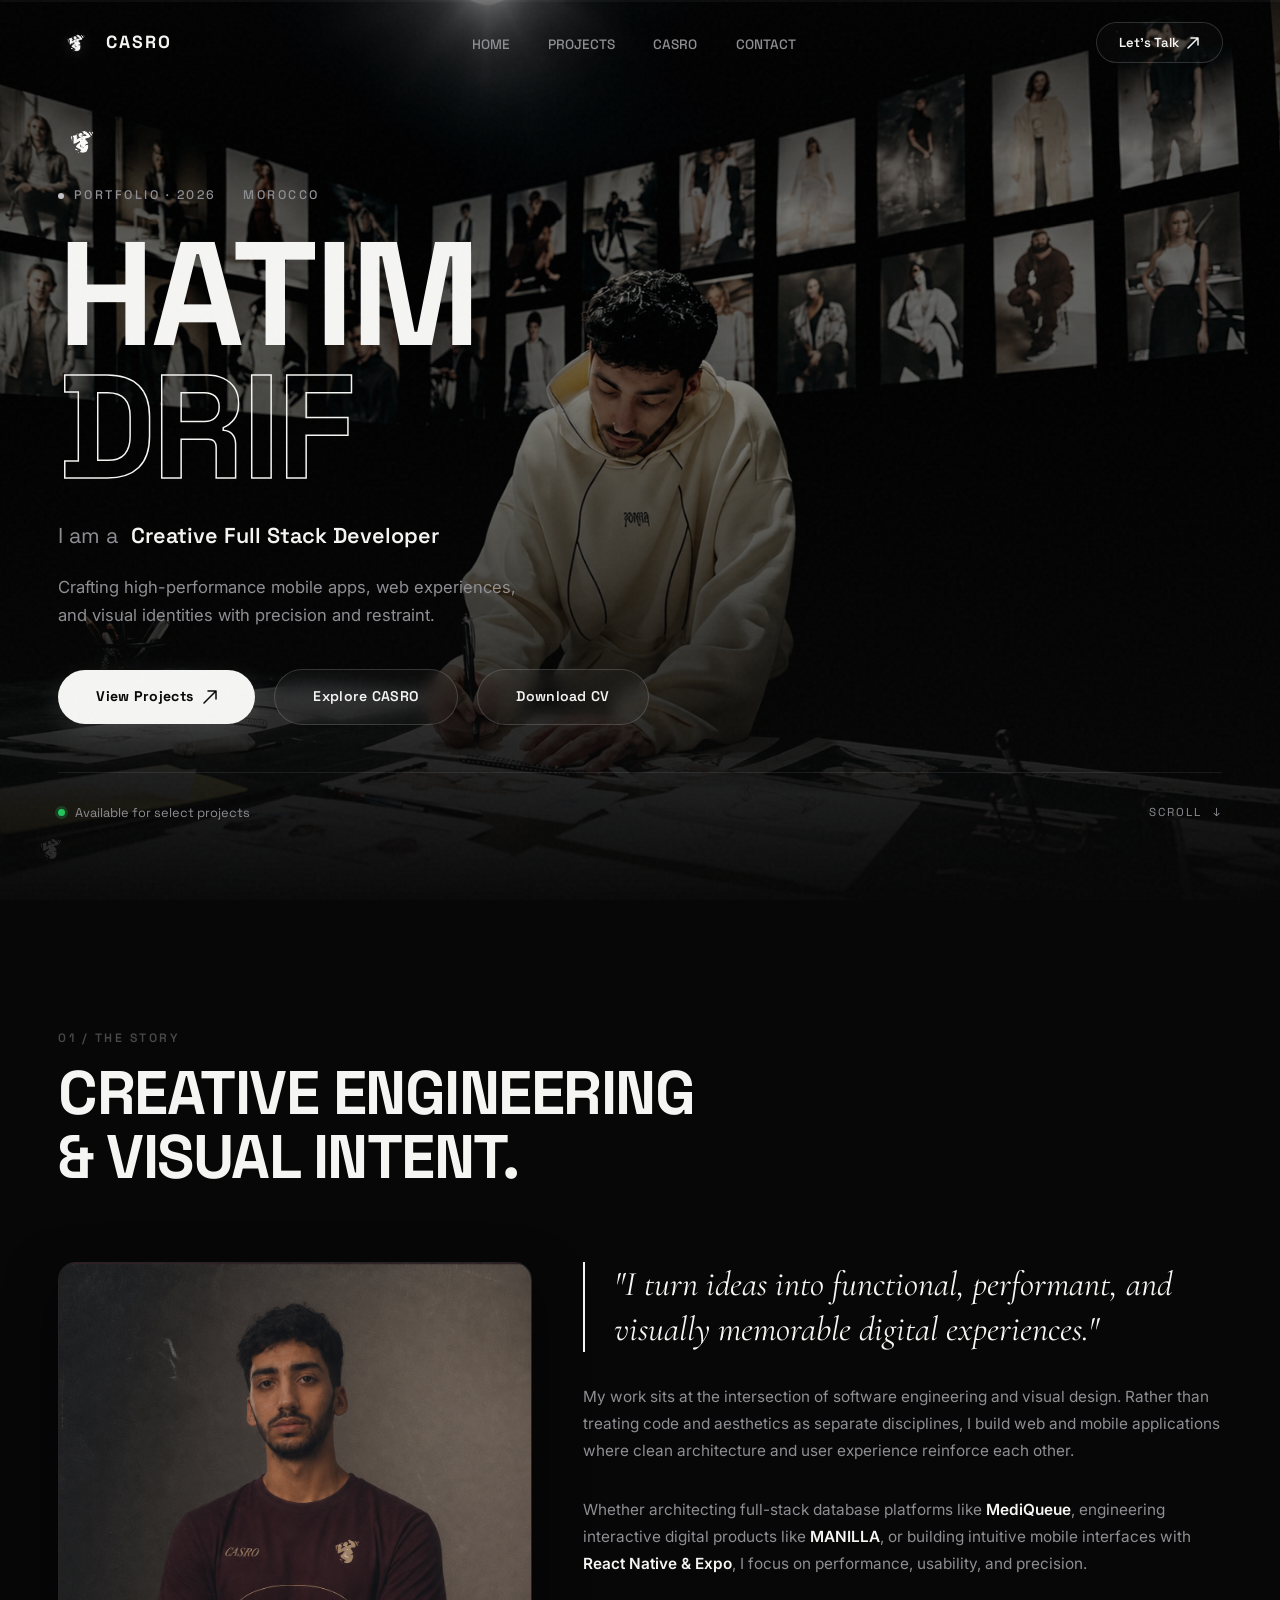
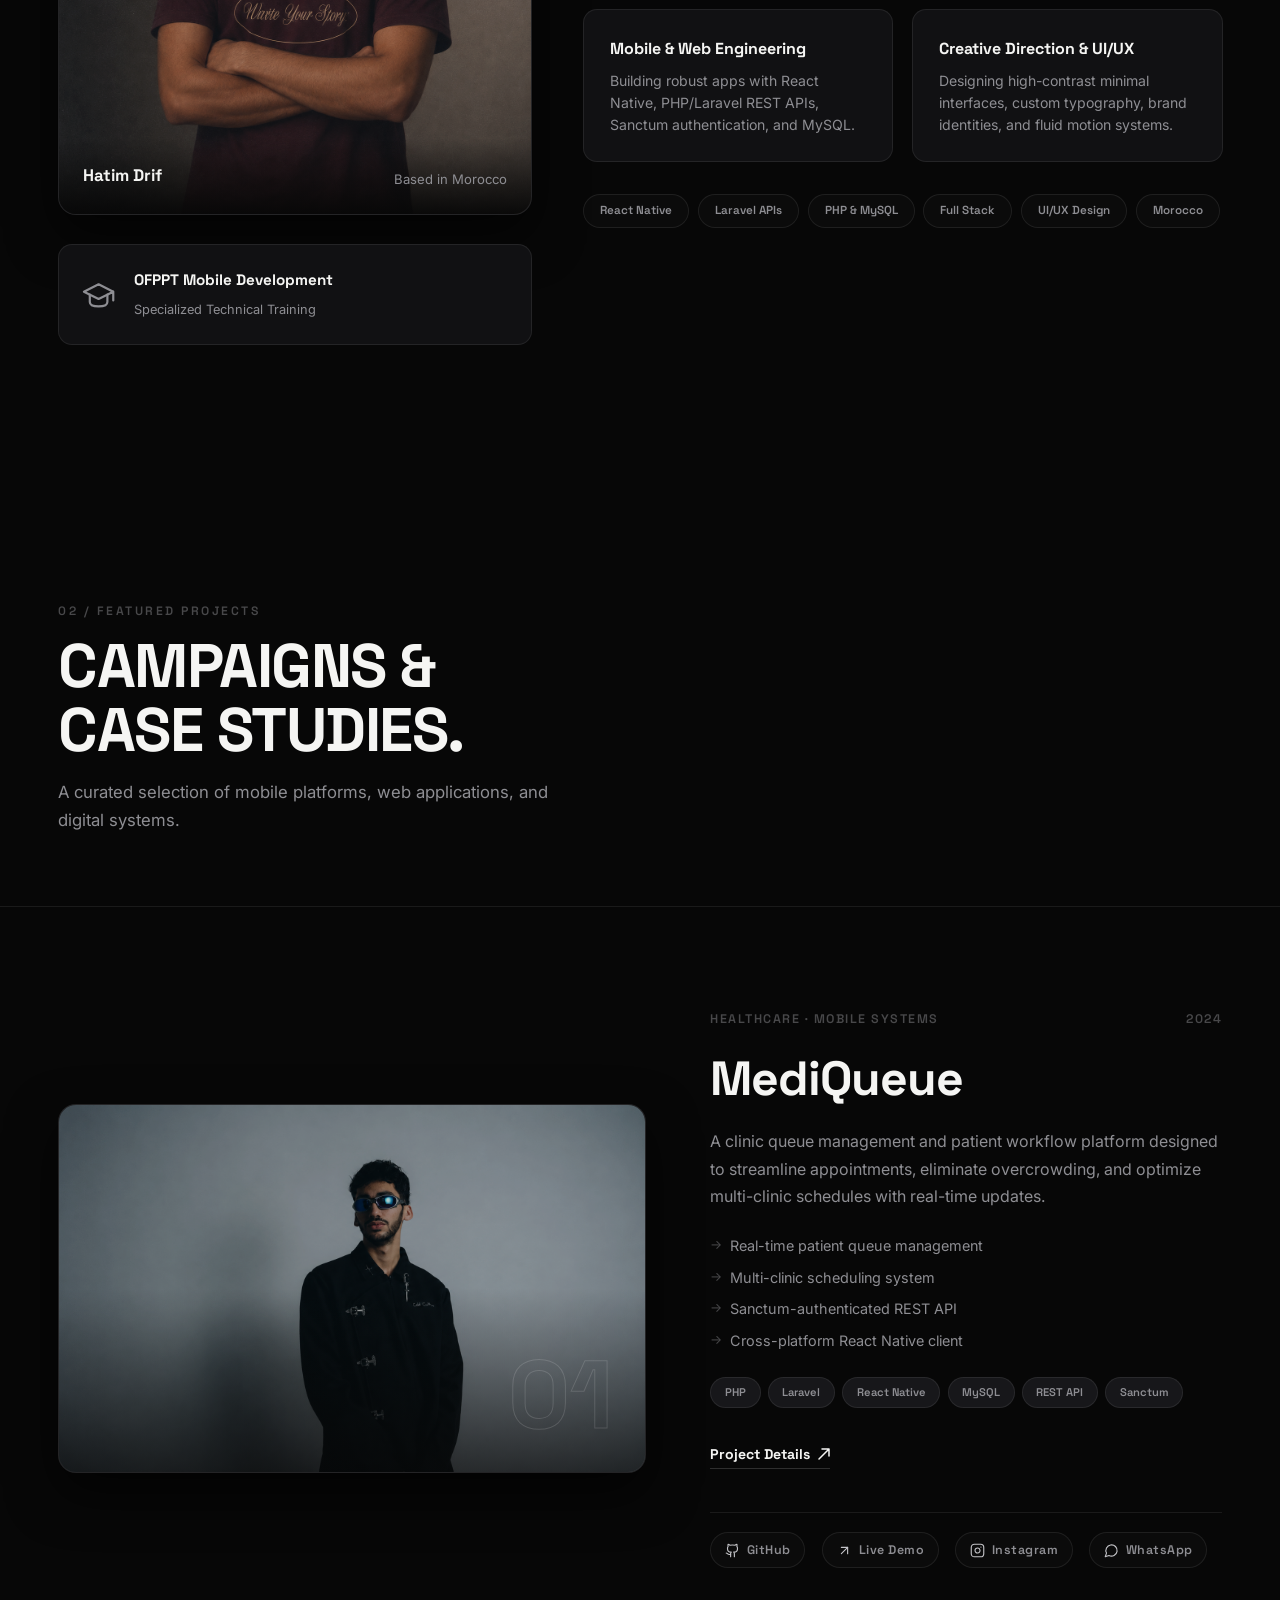
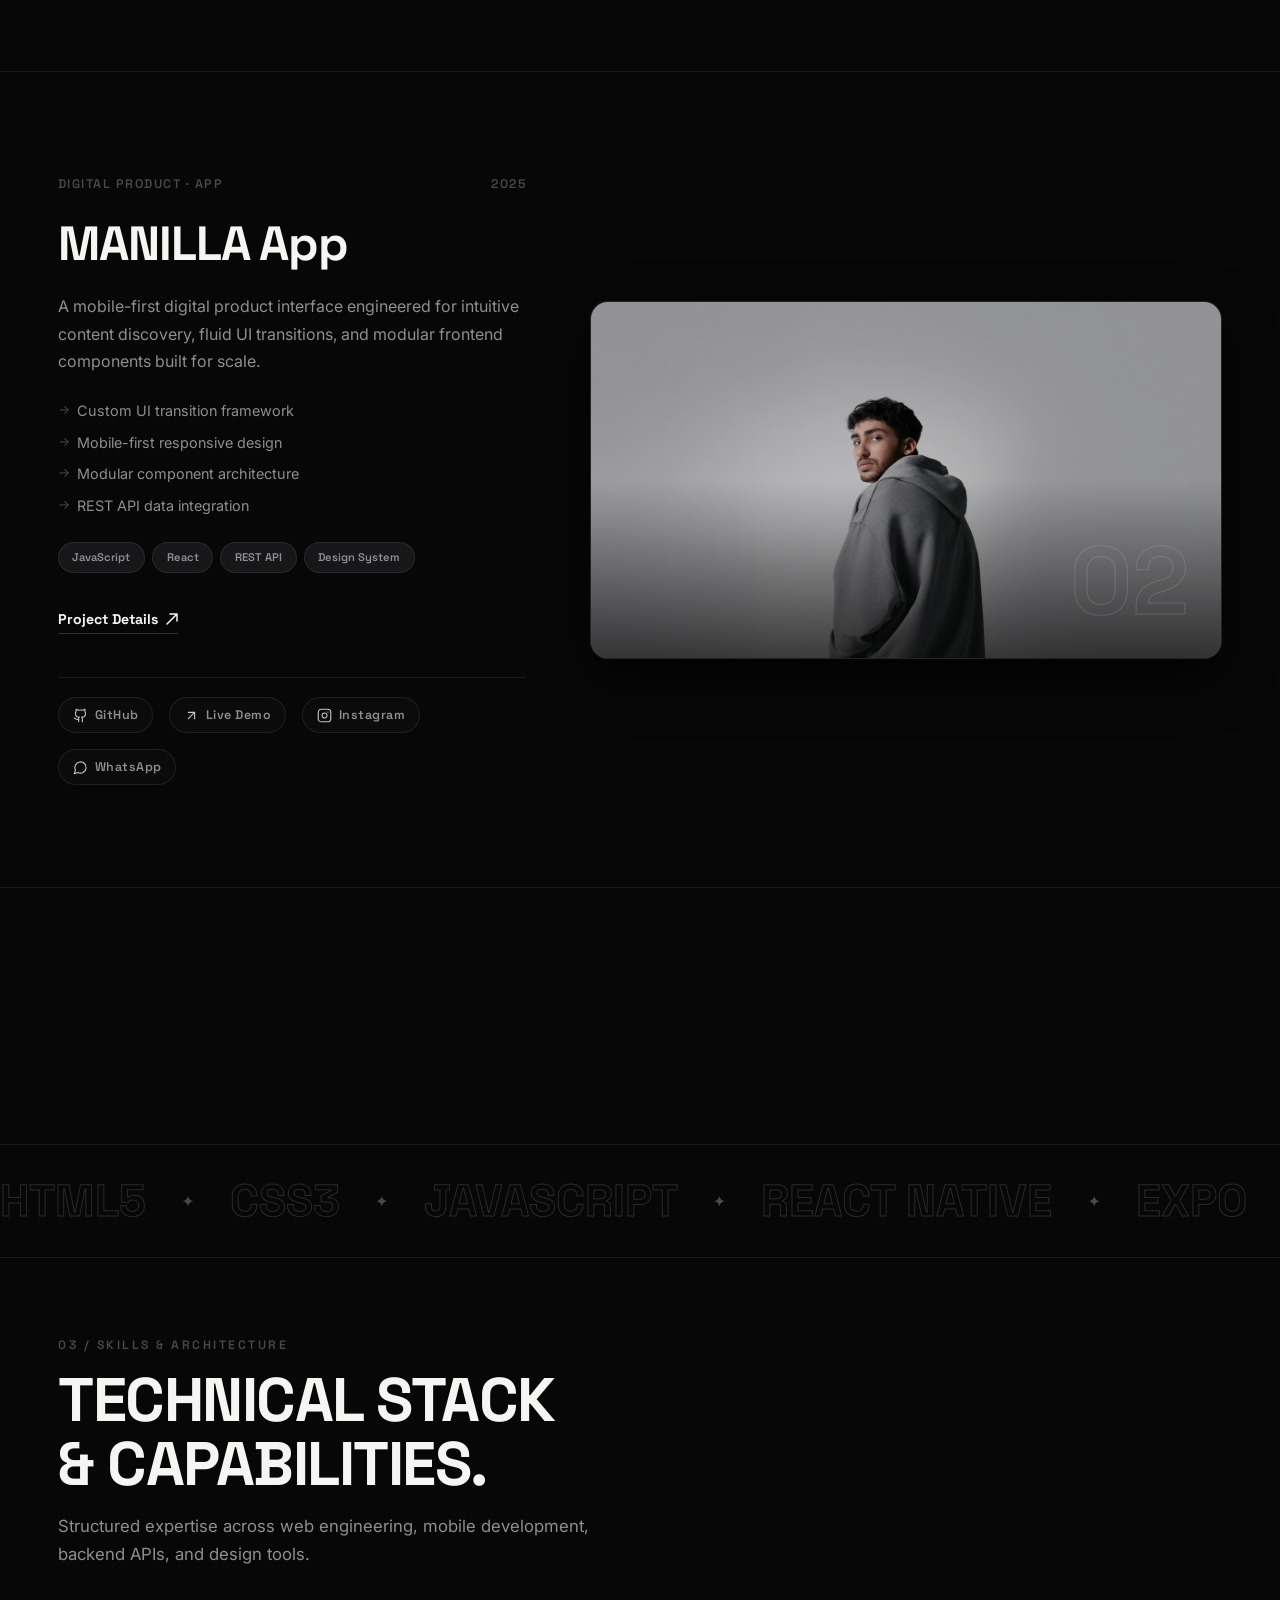
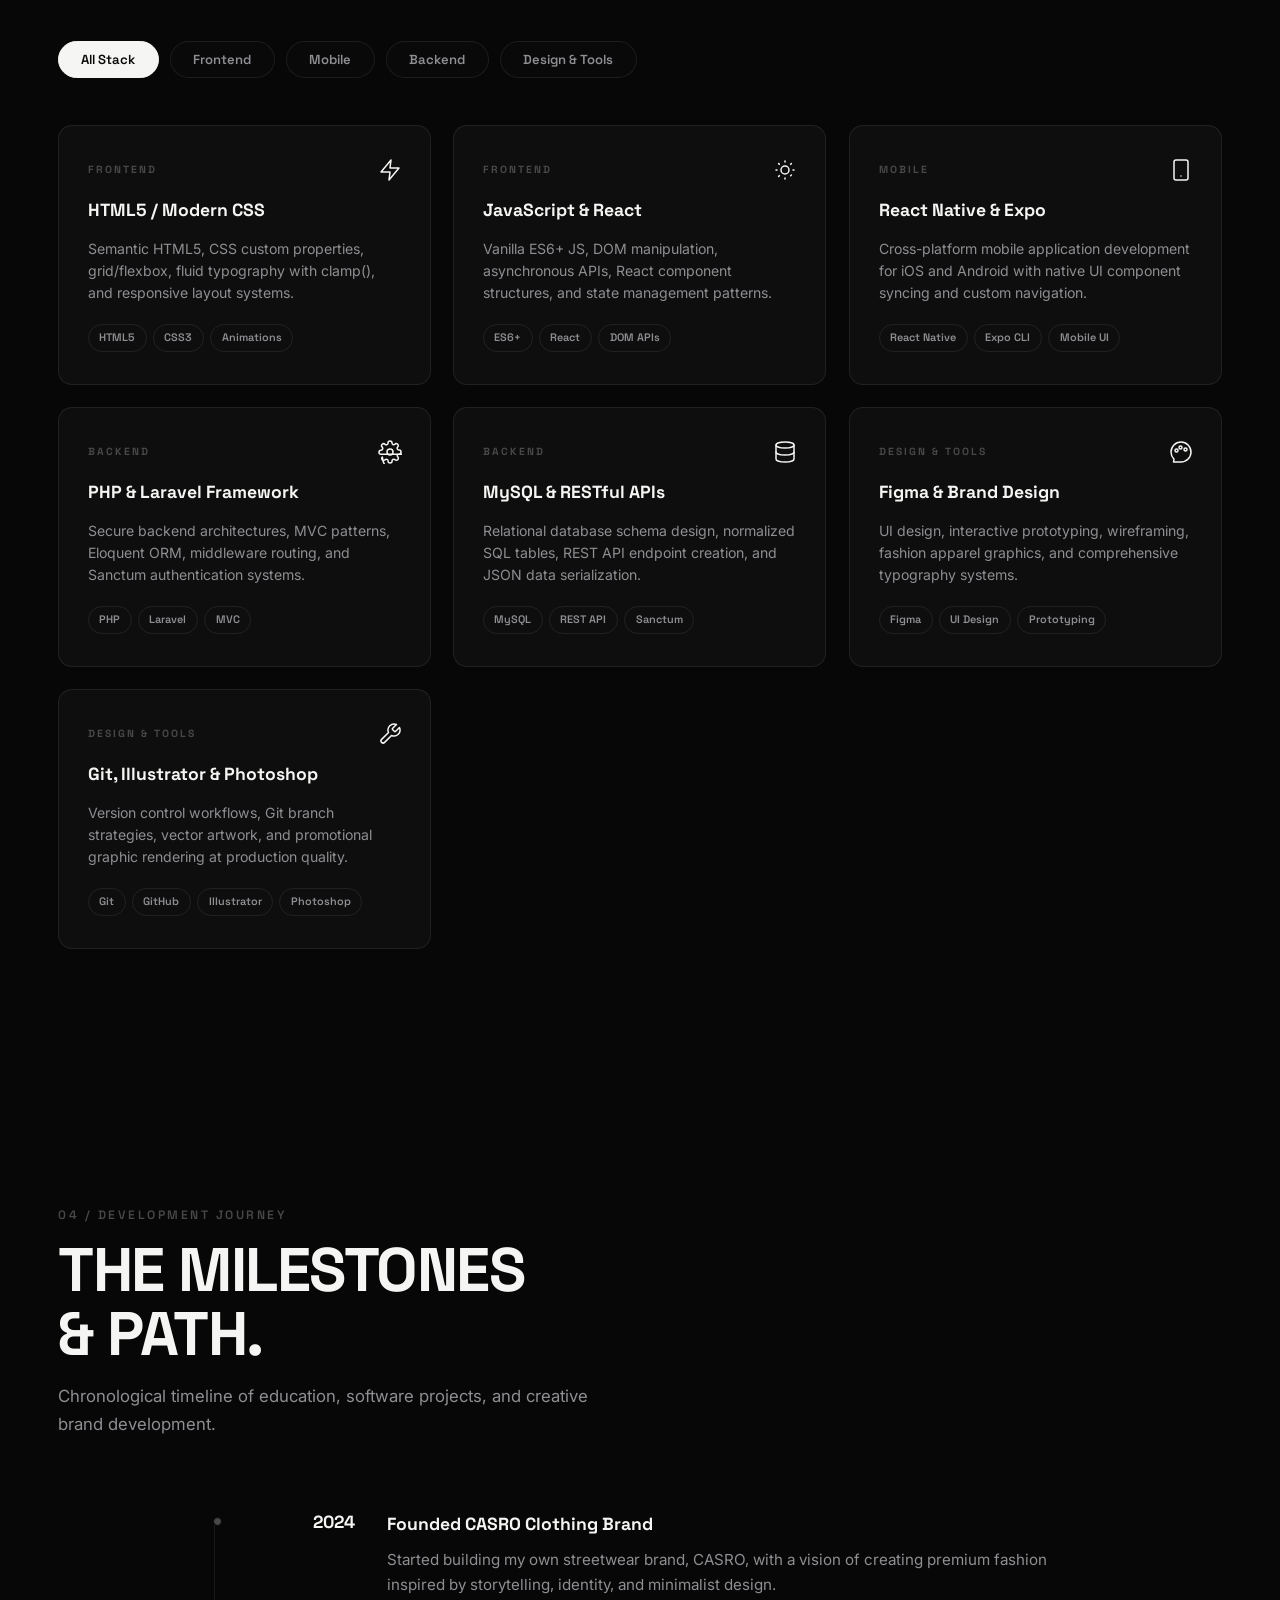
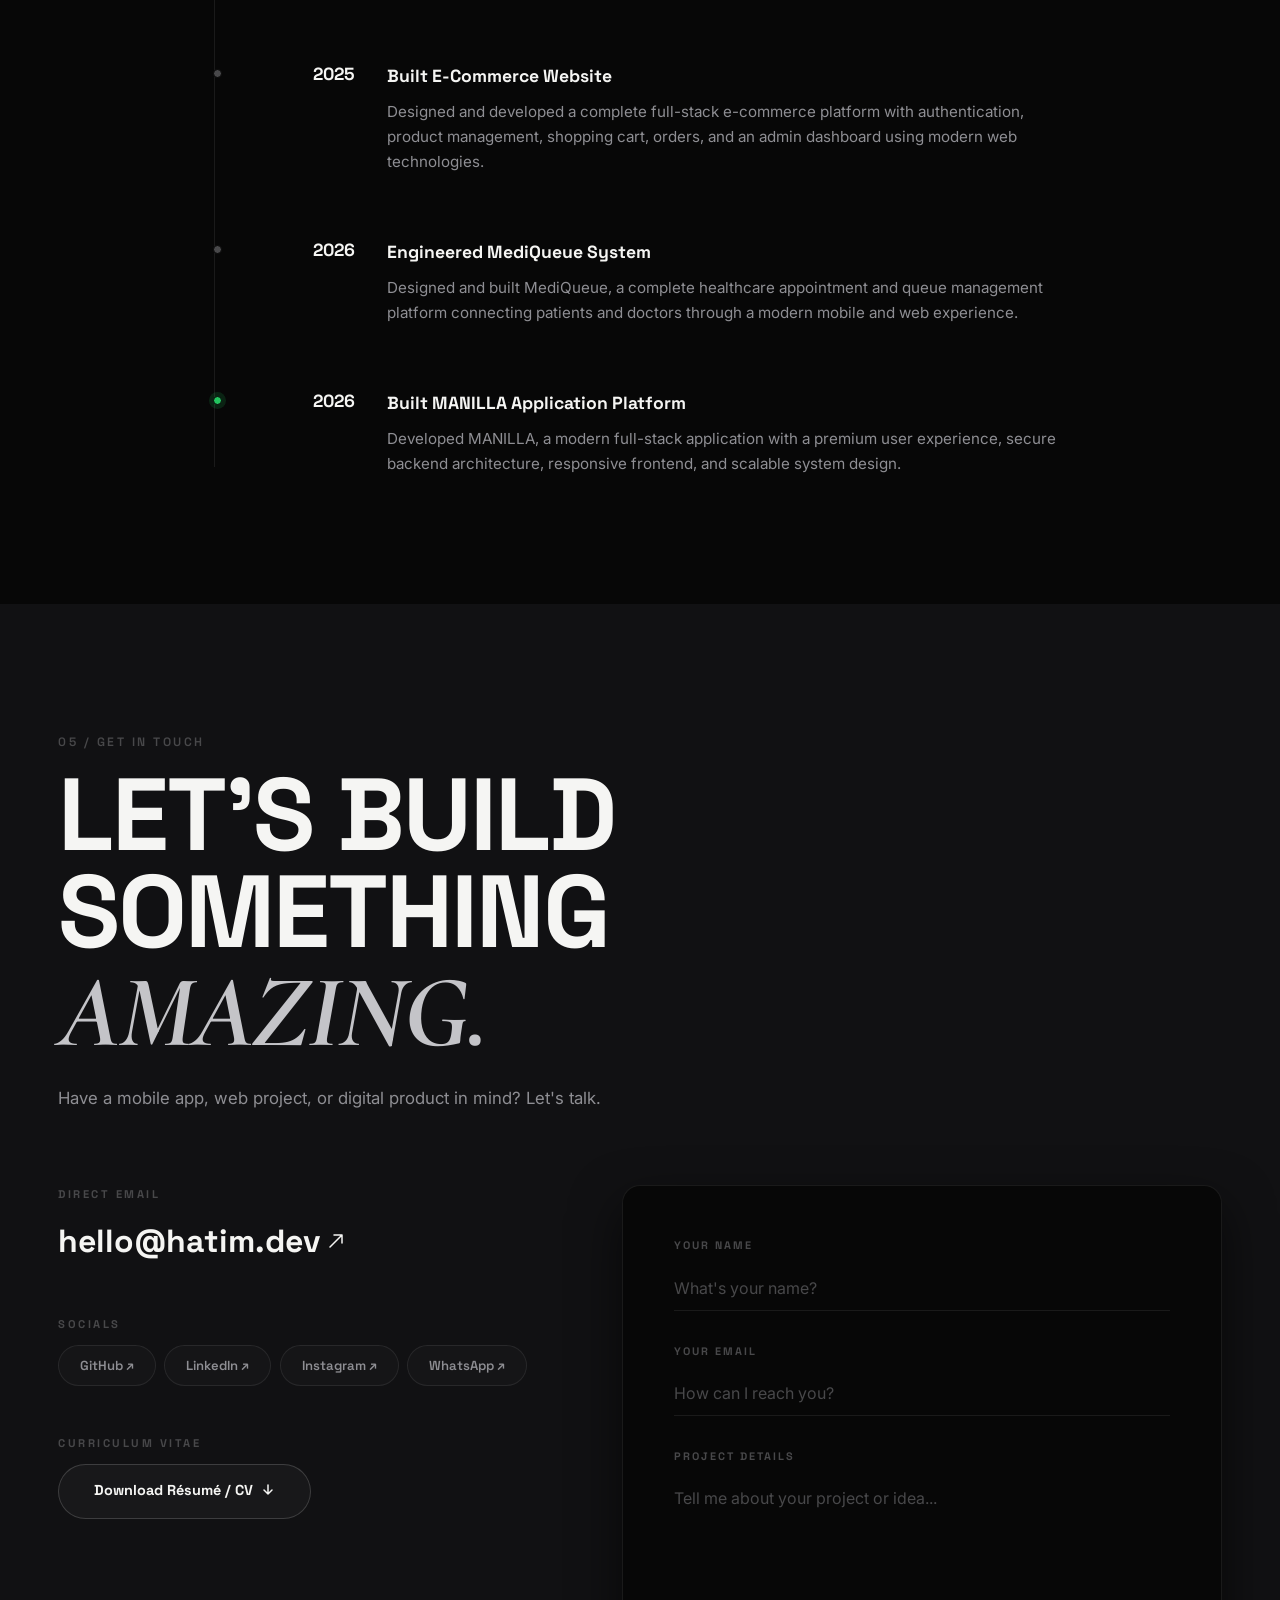
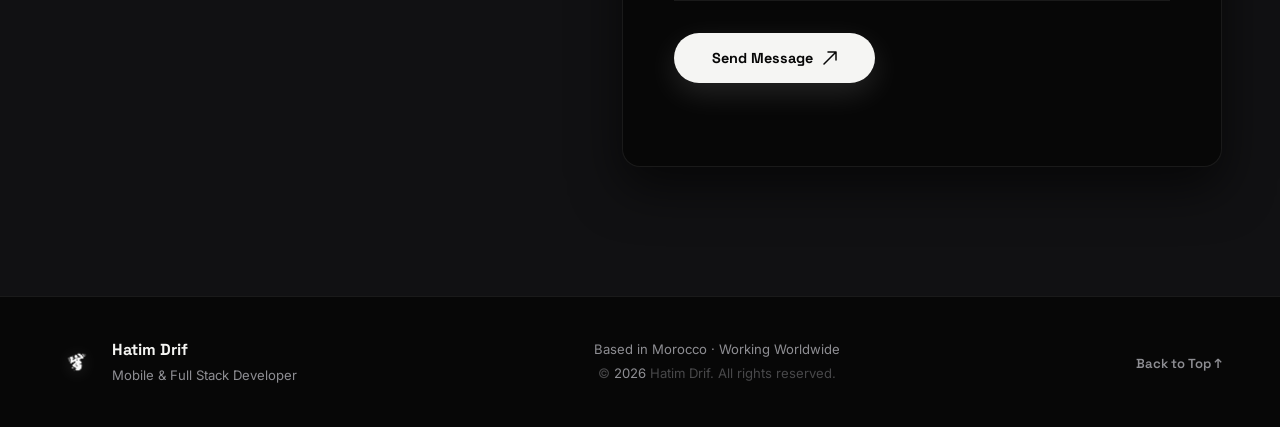
==== commit 4be5cdb7: "content: update timeline milestone entries under milestones & path section" ====
--- a/index.html
+++ b/index.html
@@ -350,12 +350,10 @@
           <p class="section-subtitle">Chronological timeline of education, software projects, and creative brand development.</p>
         </header>
         <ol class="timeline" aria-label="Career timeline">
-          <li class="timeline-item reveal"><div class="tl-year">2022</div><div class="tl-dot" aria-hidden="true"></div><div class="tl-body"><h3>Web Development Foundations</h3><p>Started a self-directed deep dive into core web technology — semantic HTML5, CSS layout systems, and modern JavaScript programming.</p></div></li>
-          <li class="timeline-item reveal"><div class="tl-year">2023</div><div class="tl-dot" aria-hidden="true"></div><div class="tl-body"><h3>OFPPT Mobile Development Specialization</h3><p>Enrolled in specialized technical training at OFPPT in Morocco, mastering mobile development architectures, database modeling, and cross-platform app frameworks.</p></div></li>
-          <li class="timeline-item reveal"><div class="tl-year">2024</div><div class="tl-dot" aria-hidden="true"></div><div class="tl-body"><h3>Engineered MediQueue System</h3><p>Designed and developed MediQueue — a full-stack patient queue and clinic appointment management platform leveraging PHP/Laravel and React Native.</p></div></li>
-          <li class="timeline-item reveal"><div class="tl-year">2024</div><div class="tl-dot" aria-hidden="true"></div><div class="tl-body"><h3>Founded CASRO Clothing Brand</h3><p>Merged fashion creative direction with web design to launch CASRO — designing streetwear garments, apparel graphics, and brand identity assets.</p></div></li>
-          <li class="timeline-item reveal"><div class="tl-year">2025</div><div class="tl-dot" aria-hidden="true"></div><div class="tl-body"><h3>Built MANILLA Application Platform</h3><p>Created MANILLA, expanding digital product engineering capabilities with custom UI transition frameworks and responsive component architecture.</p></div></li>
-          <li class="timeline-item reveal"><div class="tl-year">Present</div><div class="tl-dot tl-dot-active" aria-hidden="true"></div><div class="tl-body"><h3>Creative Technology &amp; Mobile Engineering</h3><p>Continuing to build digital products, high-grade mobile applications, and visual identities for select clients and independent projects worldwide.</p></div></li>
+          <li class="timeline-item reveal"><div class="tl-year">2024</div><div class="tl-dot" aria-hidden="true"></div><div class="tl-body"><h3>Founded CASRO Clothing Brand</h3><p>Started building my own streetwear brand, CASRO, with a vision of creating premium fashion inspired by storytelling, identity, and minimalist design.</p></div></li>
+          <li class="timeline-item reveal"><div class="tl-year">2025</div><div class="tl-dot" aria-hidden="true"></div><div class="tl-body"><h3>Built E-Commerce Website</h3><p>Designed and developed a complete full-stack e-commerce platform with authentication, product management, shopping cart, orders, and an admin dashboard using modern web technologies.</p></div></li>
+          <li class="timeline-item reveal"><div class="tl-year">2026</div><div class="tl-dot" aria-hidden="true"></div><div class="tl-body"><h3>Engineered MediQueue System</h3><p>Designed and built MediQueue, a complete healthcare appointment and queue management platform connecting patients and doctors through a modern mobile and web experience.</p></div></li>
+          <li class="timeline-item reveal"><div class="tl-year">2026</div><div class="tl-dot tl-dot-active" aria-hidden="true"></div><div class="tl-body"><h3>Built MANILLA Application Platform</h3><p>Developed MANILLA, a modern full-stack application with a premium user experience, secure backend architecture, responsive frontend, and scalable system design.</p></div></li>
         </ol>
       </div>
     </section>
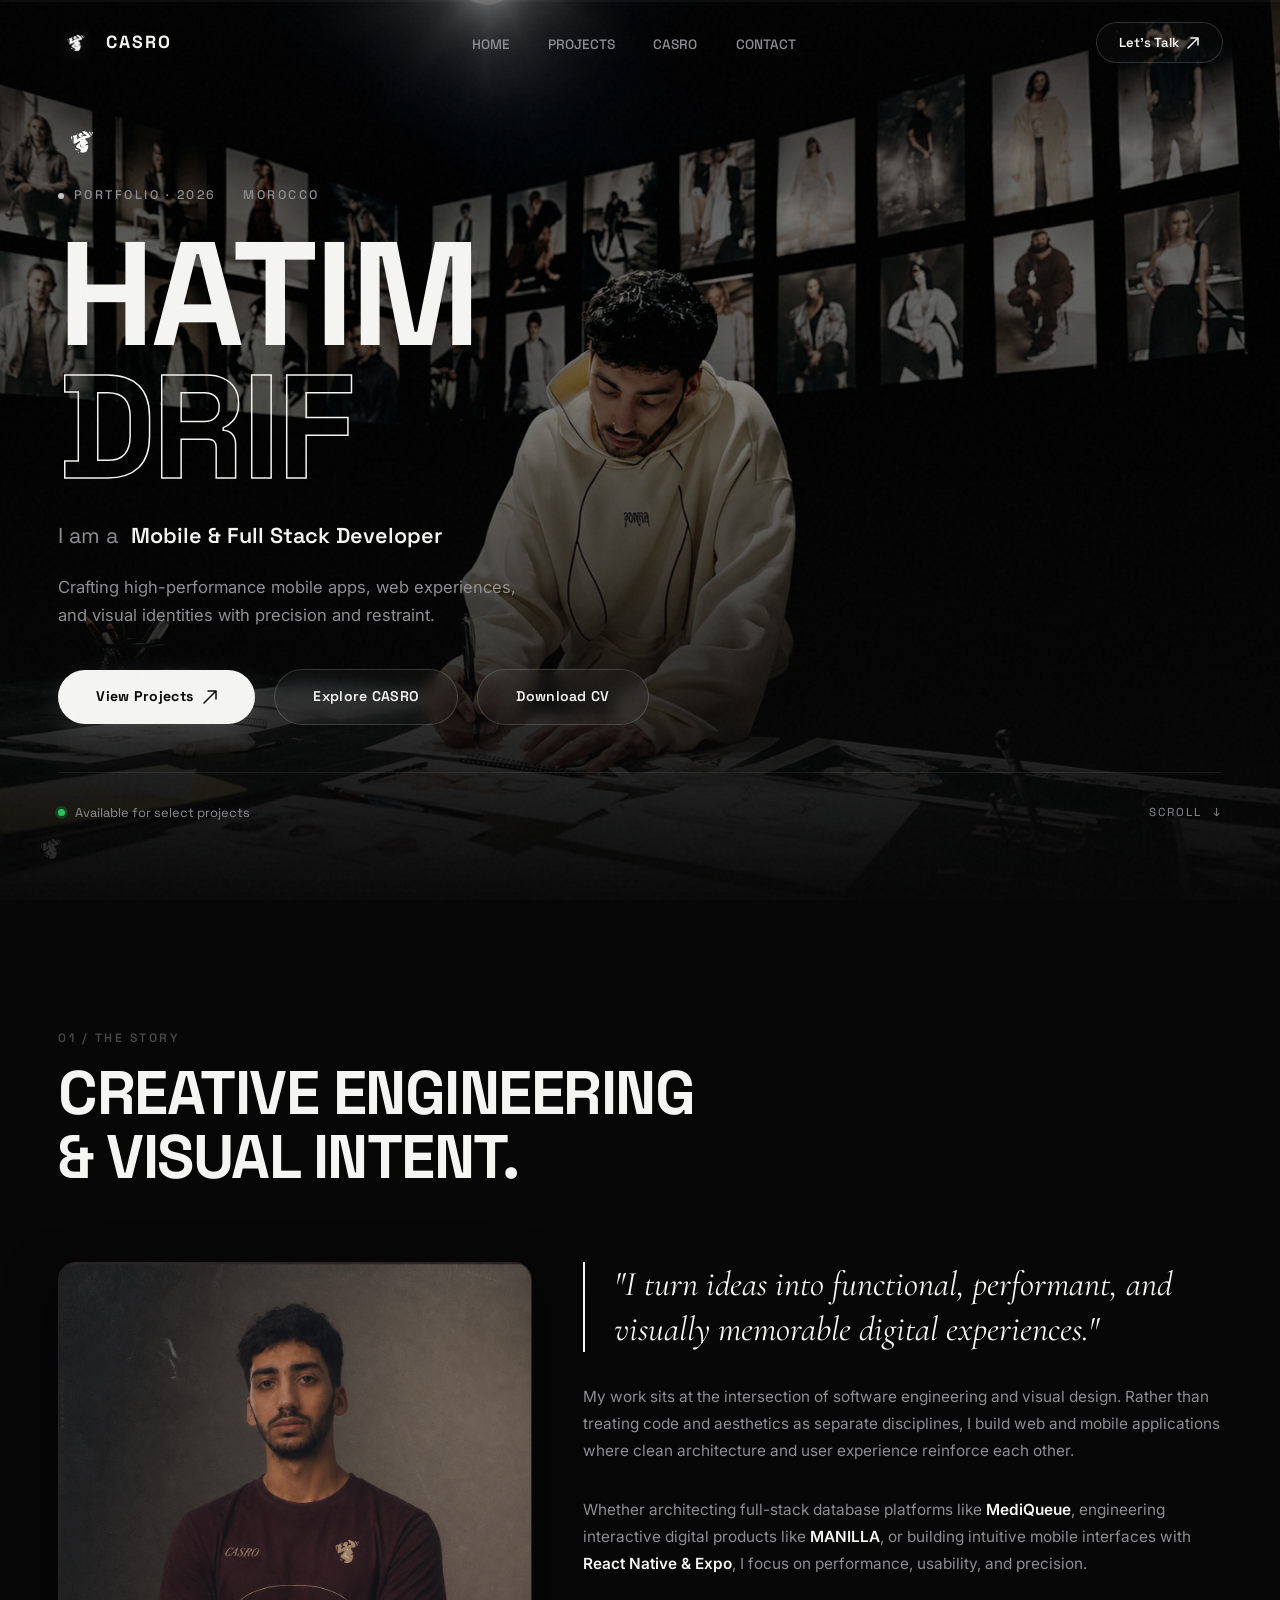
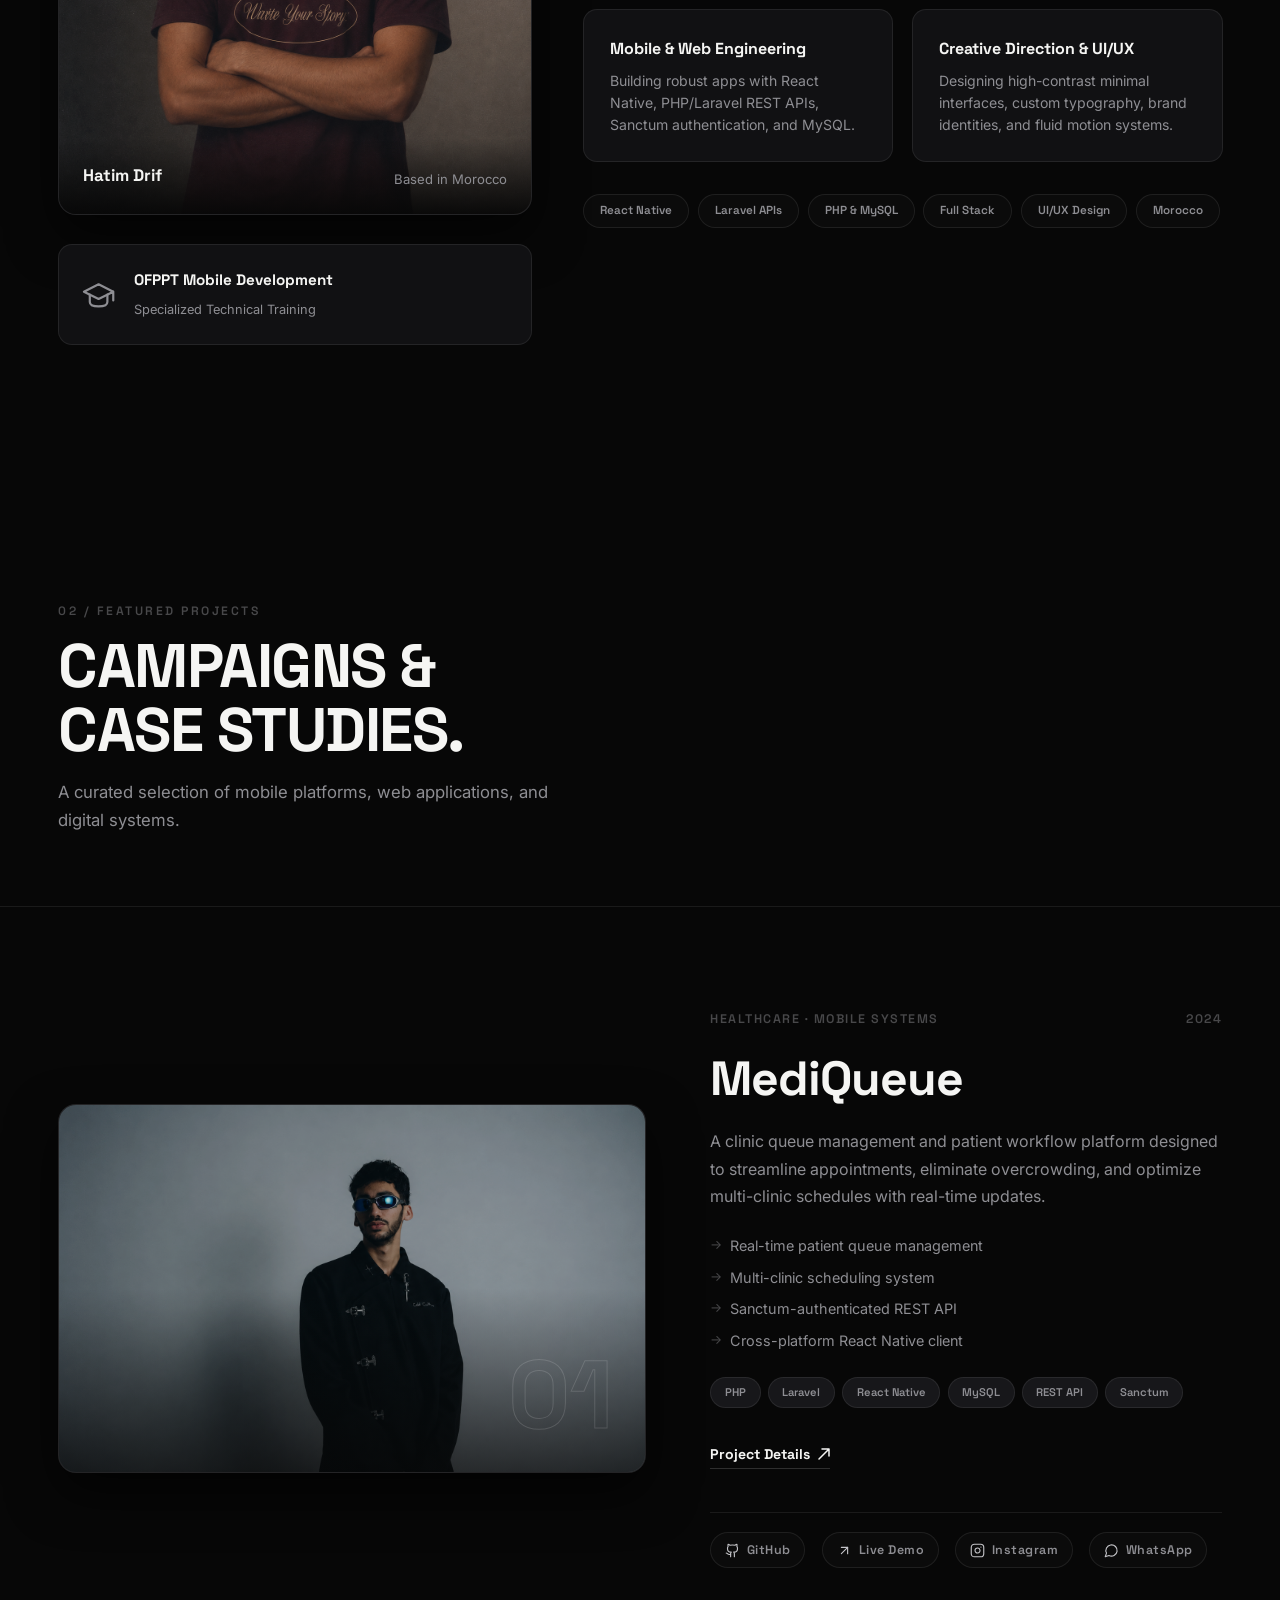
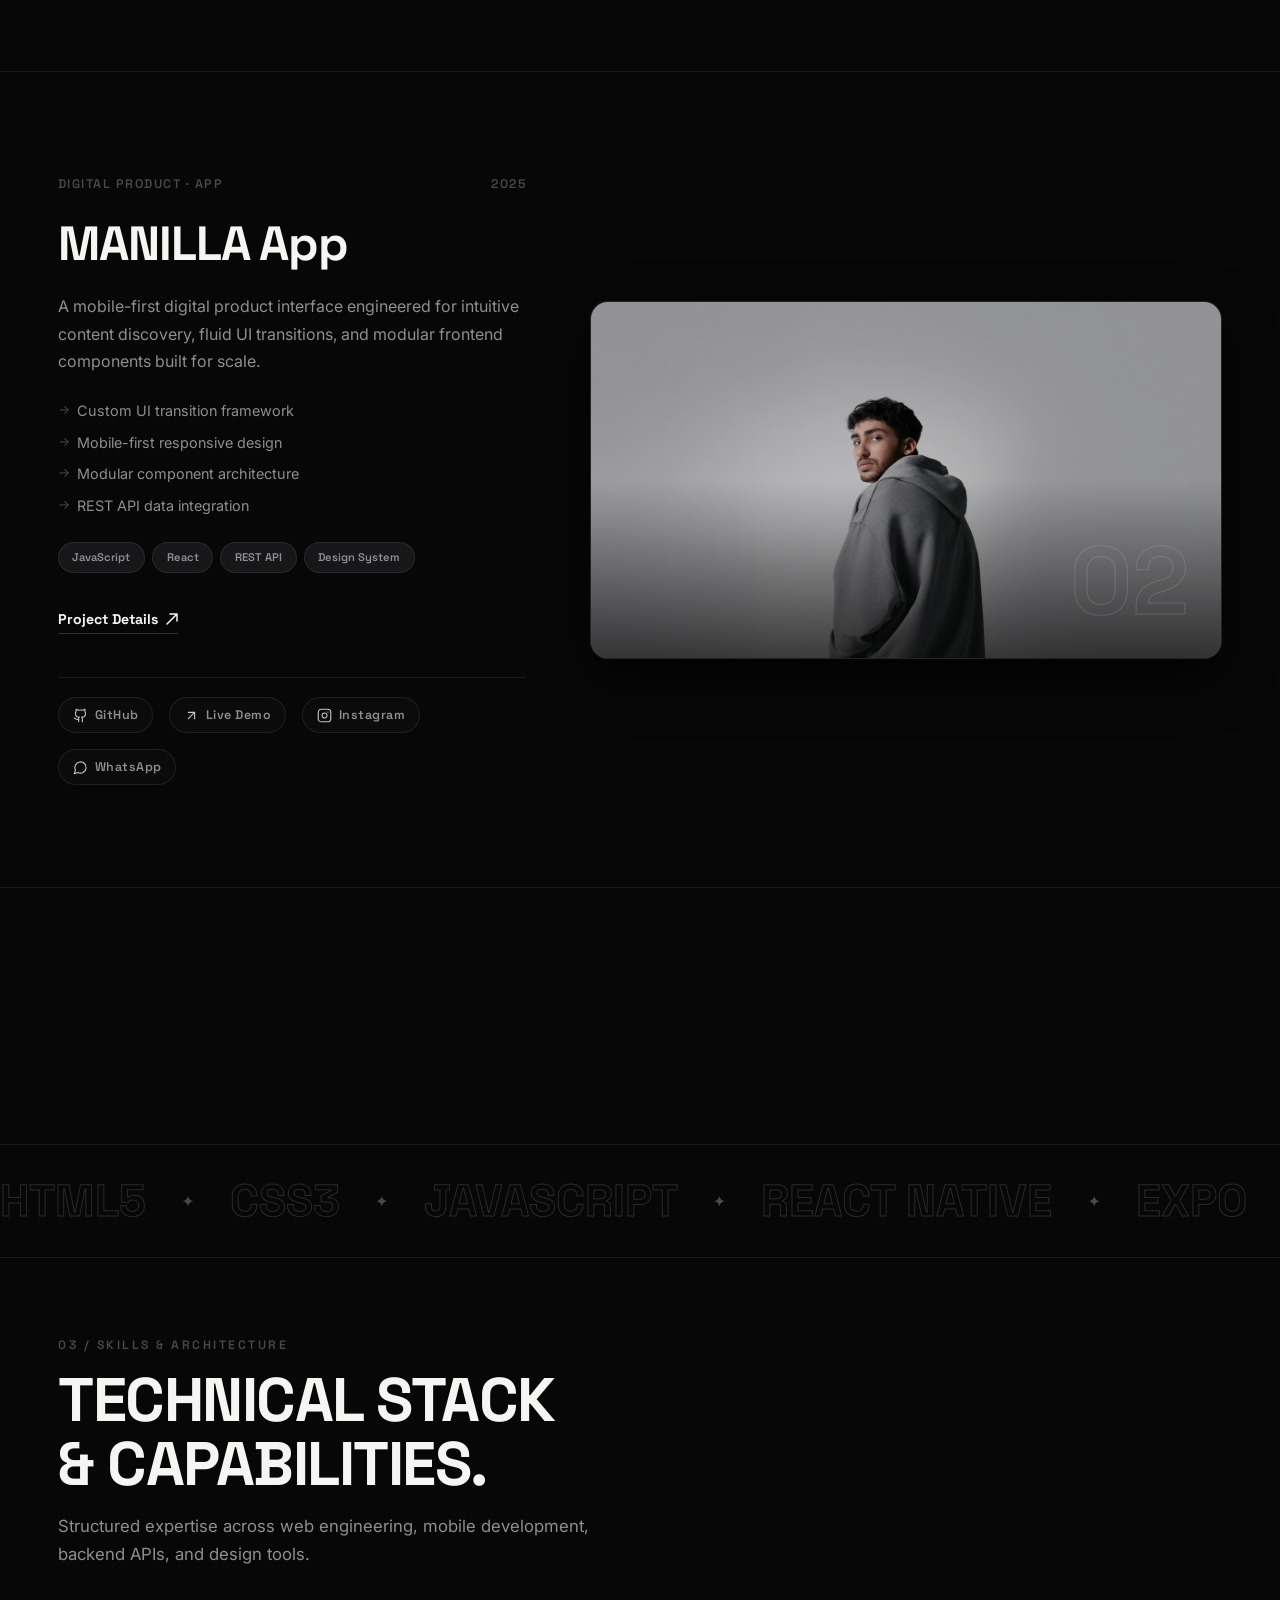
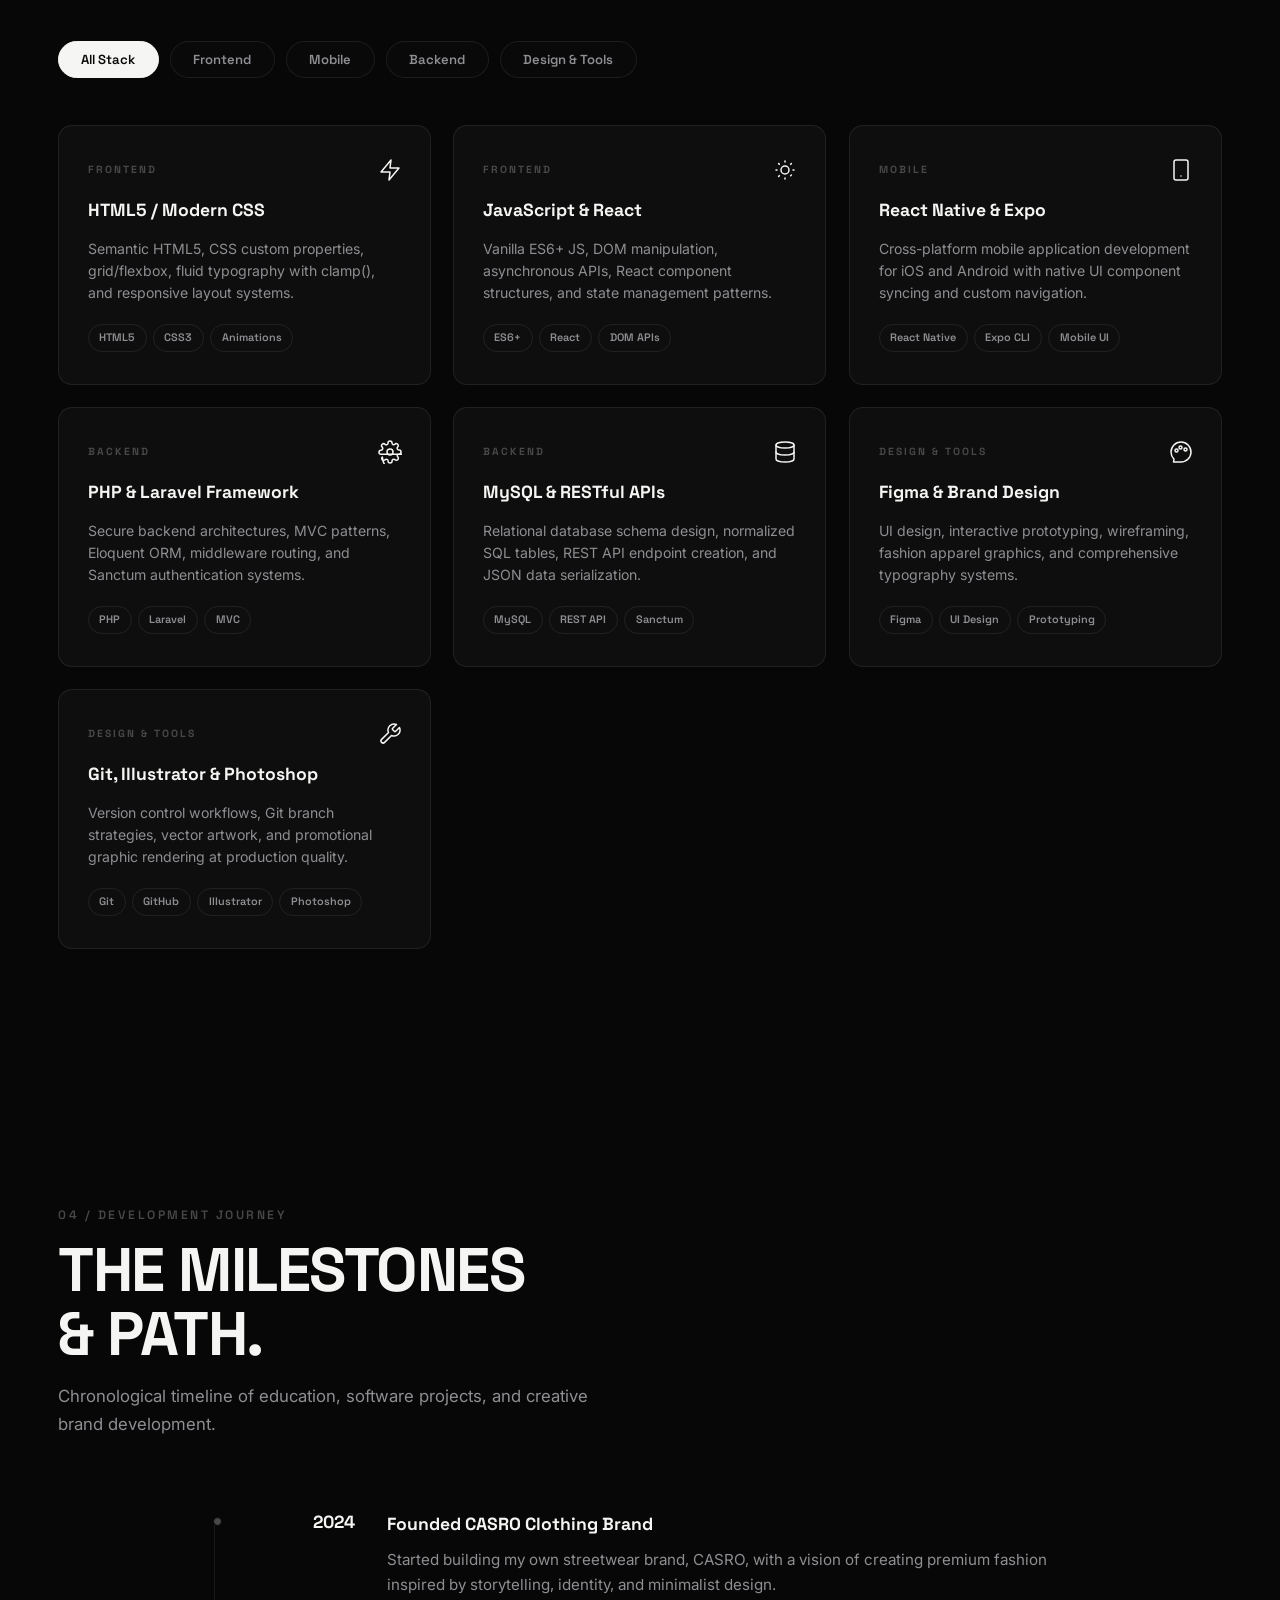
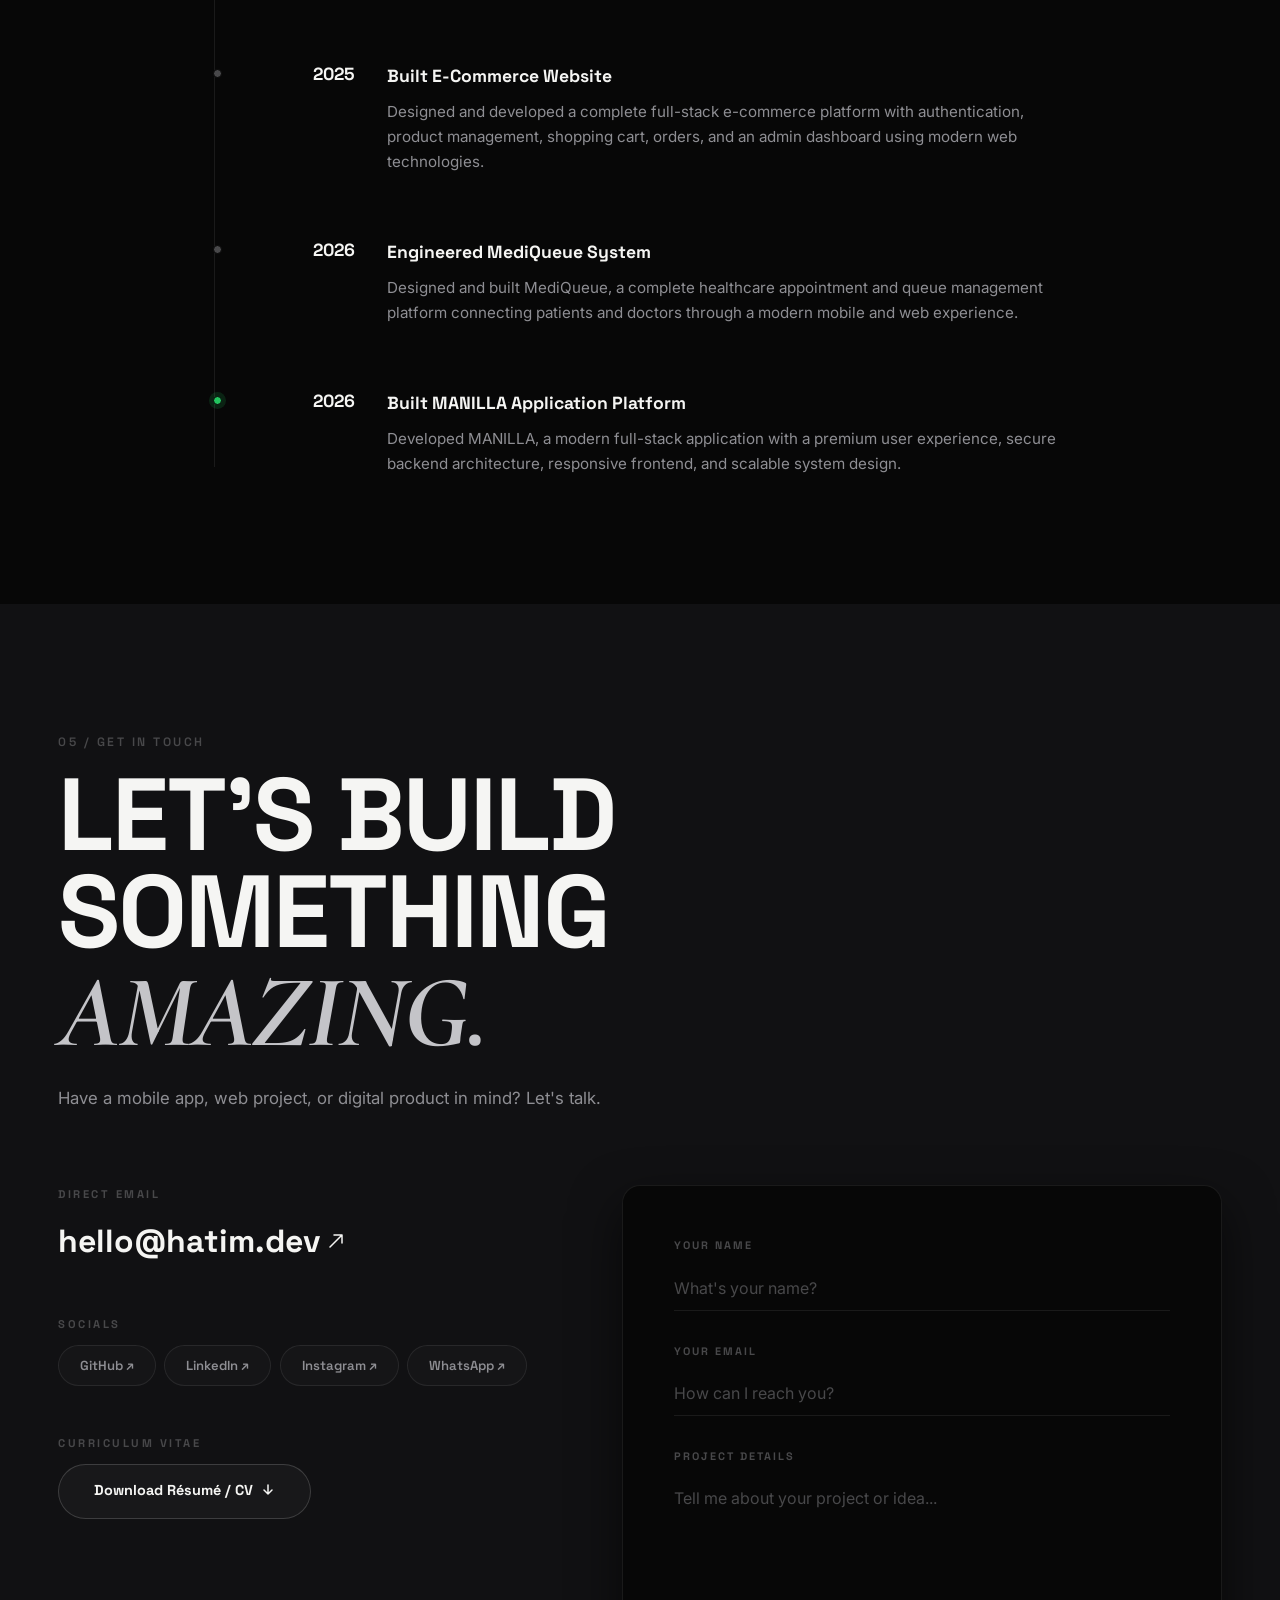
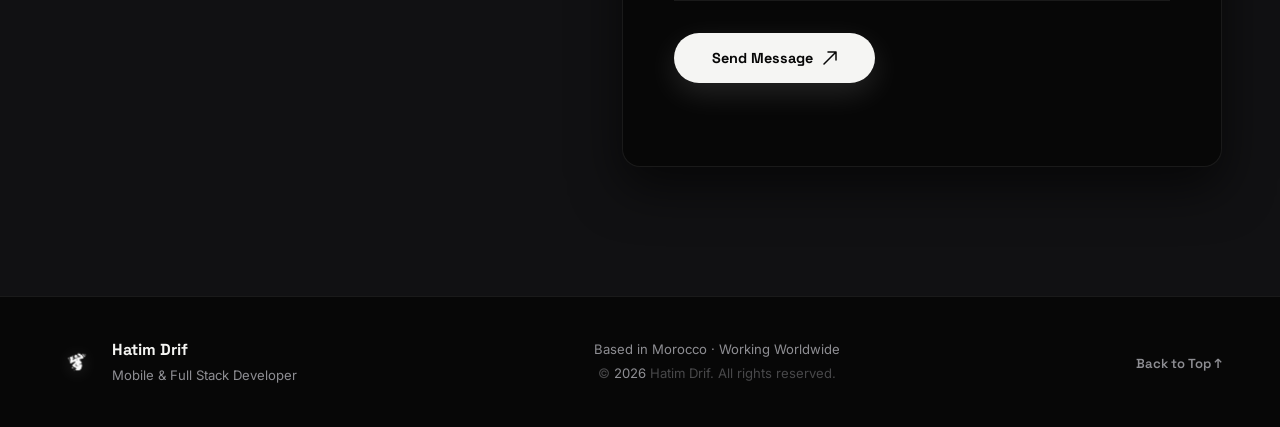
==== commit ad3e65db: "feat: generate Hatim_Drif_CV.pdf and connect Download CV links with download attribute and toast not" ====
--- a/index.html
+++ b/index.html
@@ -128,7 +128,7 @@
         <div class="hero-actions">
           <a href="#work" class="btn-primary magnetic" data-cursor-label="View">View Projects <svg width="14" height="14" viewBox="0 0 14 14" fill="none"><path d="M1 13L13 1M13 1H5M13 1V9" stroke="currentColor" stroke-width="1.5" stroke-linecap="round"/></svg></a>
           <a href="casro/index.html" class="btn-secondary magnetic casro-transition-link" data-cursor-label="CASRO">Explore CASRO</a>
-          <a href="#" class="btn-secondary magnetic" id="download-cv-btn" data-cursor-label="Download">Download CV</a>
+          <a href="./assets/files/Hatim_Drif_CV.pdf" download="Hatim_Drif_CV.pdf" class="btn-secondary magnetic" id="hero-download-cv-btn" data-cursor-label="Download">Download CV</a>
         </div>
         <div class="hero-meta">
           <div class="hero-status">
@@ -383,7 +383,7 @@
             </div>
             <div class="contact-channel">
               <span class="channel-label">CURRICULUM VITAE</span>
-              <a href="#" class="btn-cv magnetic" id="download-cv-btn" data-cursor-label="Download">Download Résumé / CV <svg width="14" height="14" viewBox="0 0 14 14" fill="none"><path d="M7 1V10M7 10L3 6M7 10L11 6" stroke="currentColor" stroke-width="1.5" stroke-linecap="round" stroke-linejoin="round"/></svg></a>
+              <a href="./assets/files/Hatim_Drif_CV.pdf" download="Hatim_Drif_CV.pdf" class="btn-cv magnetic" id="contact-download-cv-btn" data-cursor-label="Download">Download Résumé / CV <svg width="14" height="14" viewBox="0 0 14 14" fill="none"><path d="M7 1V10M7 10L3 6M7 10L11 6" stroke="currentColor" stroke-width="1.5" stroke-linecap="round" stroke-linejoin="round"/></svg></a>
             </div>
           </div>
           <div class="contact-form-wrap reveal">
--- a/style.css
+++ b/style.css
@@ -2169,4 +2169,32 @@
   }
 }
 
-
+/* ── CV TOAST NOTIFICATION ──────────────────────────────── */
+.cv-toast {
+  position: fixed;
+  bottom: 2rem;
+  right: 2rem;
+  z-index: 99999;
+  background: rgba(17, 17, 19, 0.95);
+  backdrop-filter: blur(12px);
+  -webkit-backdrop-filter: blur(12px);
+  border: 1px solid var(--border-medium);
+  border-radius: var(--radius-pill);
+  padding: 0.65rem 1.4rem;
+  font-family: var(--font-head);
+  font-size: 0.8rem;
+  font-weight: 600;
+  color: var(--text-hi);
+  box-shadow: 0 10px 30px rgba(0, 0, 0, 0.85);
+  opacity: 0;
+  transform: translateY(12px);
+  transition: opacity 0.3s var(--ease-luxury), transform 0.3s var(--ease-luxury);
+  pointer-events: none;
+}
+.cv-toast.show {
+  opacity: 1;
+  transform: translateY(0);
+}
+
+
+
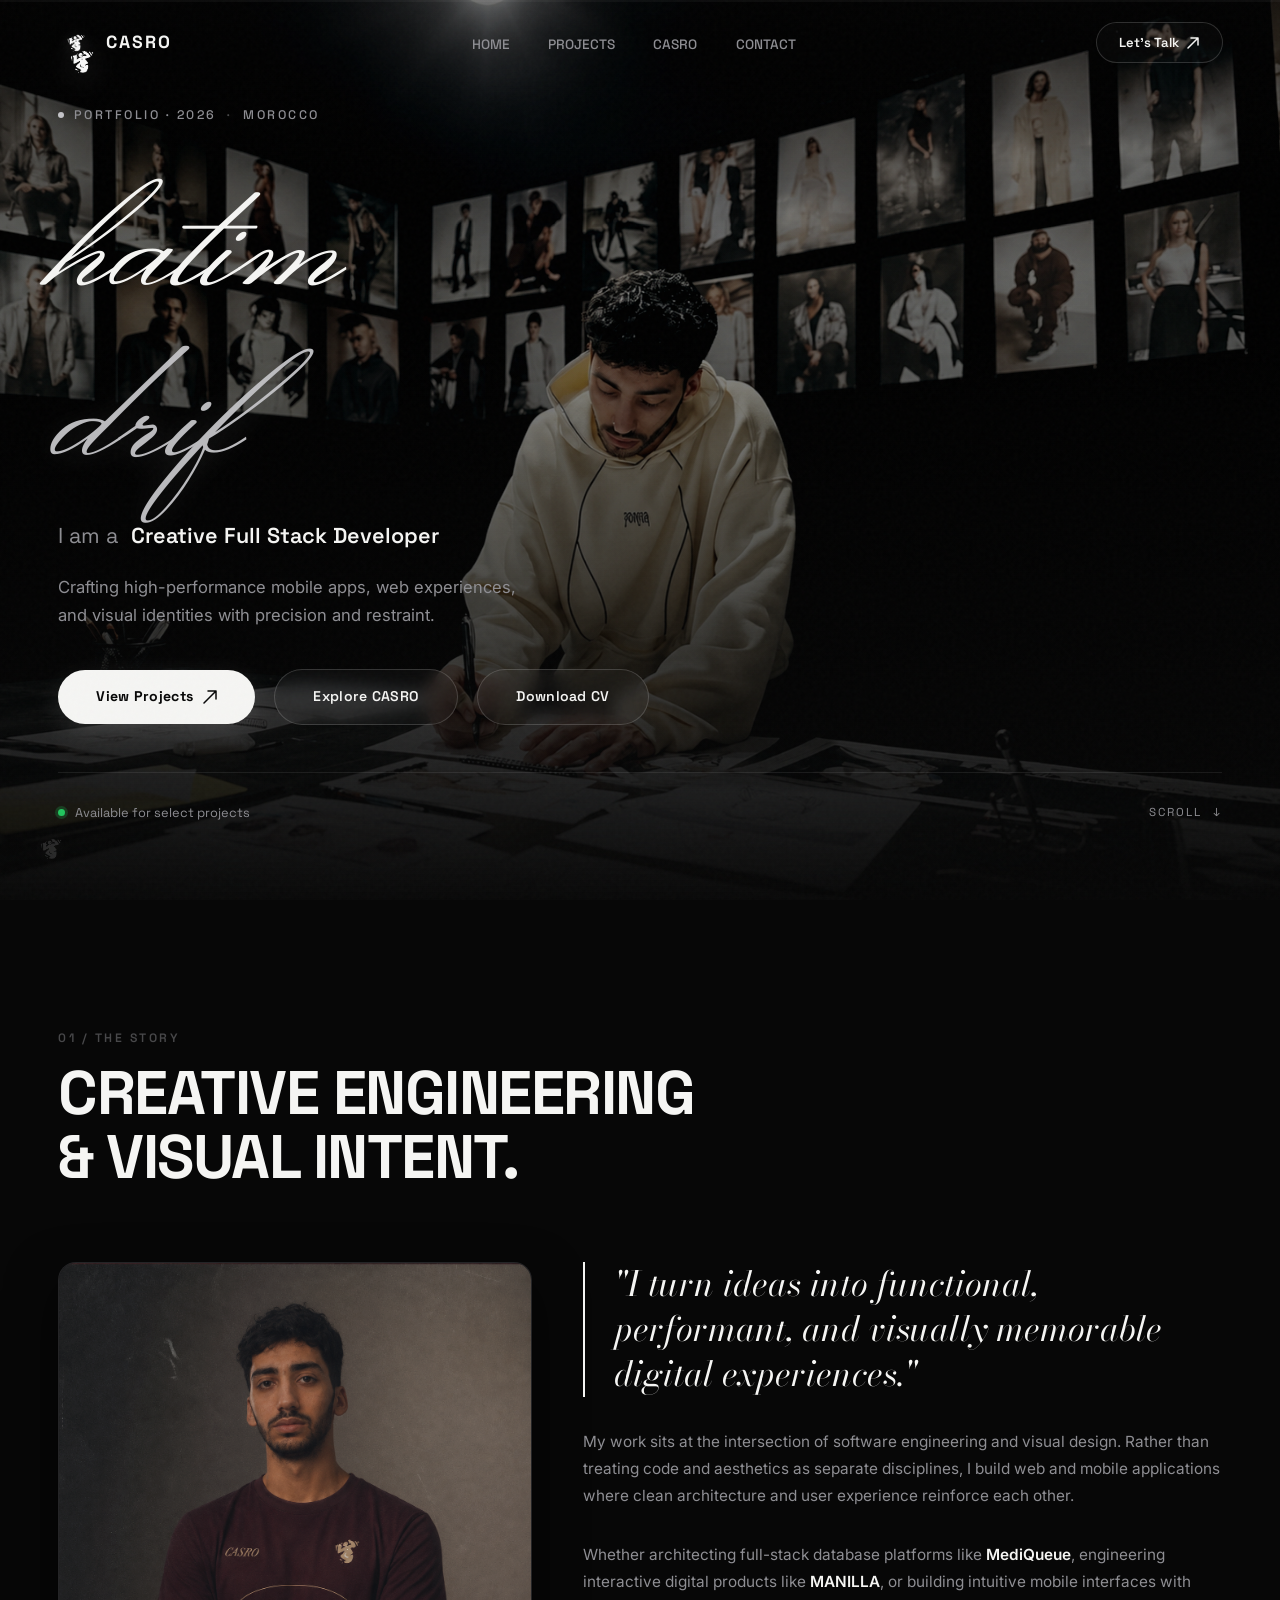
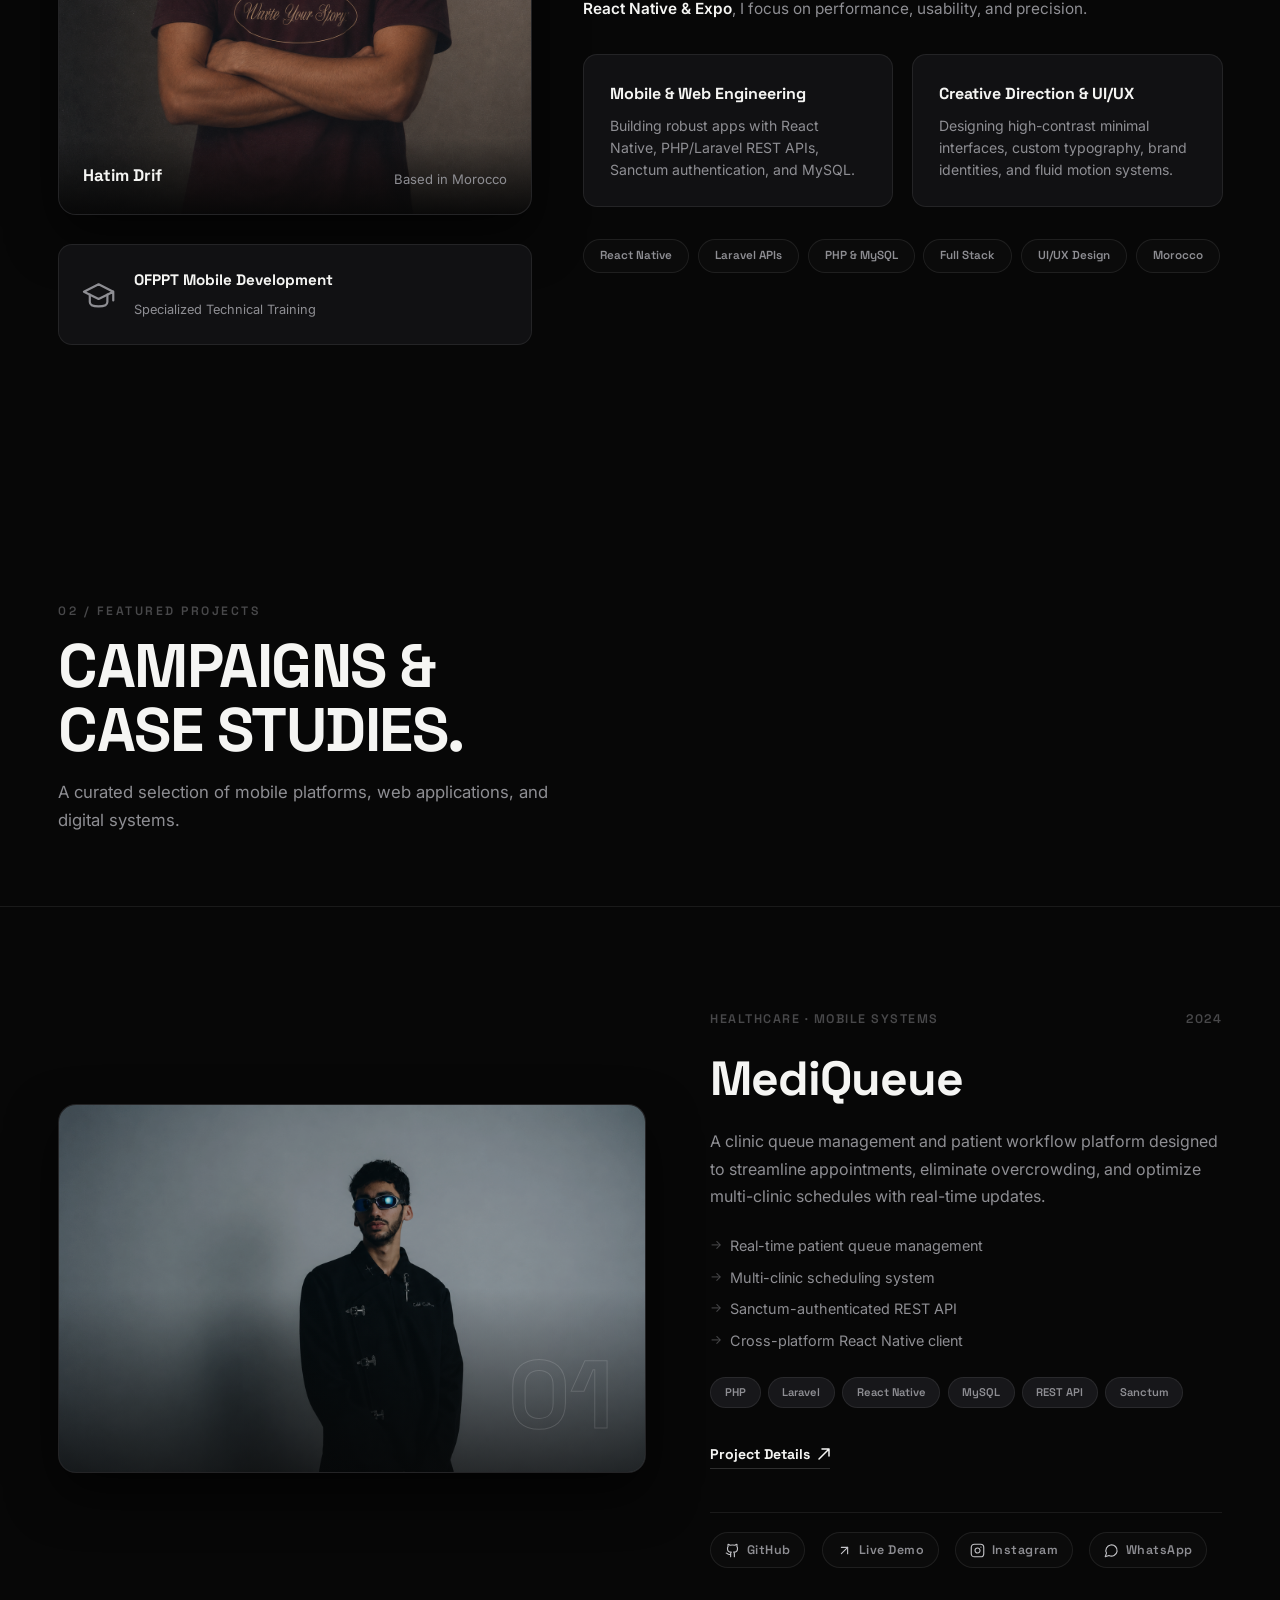
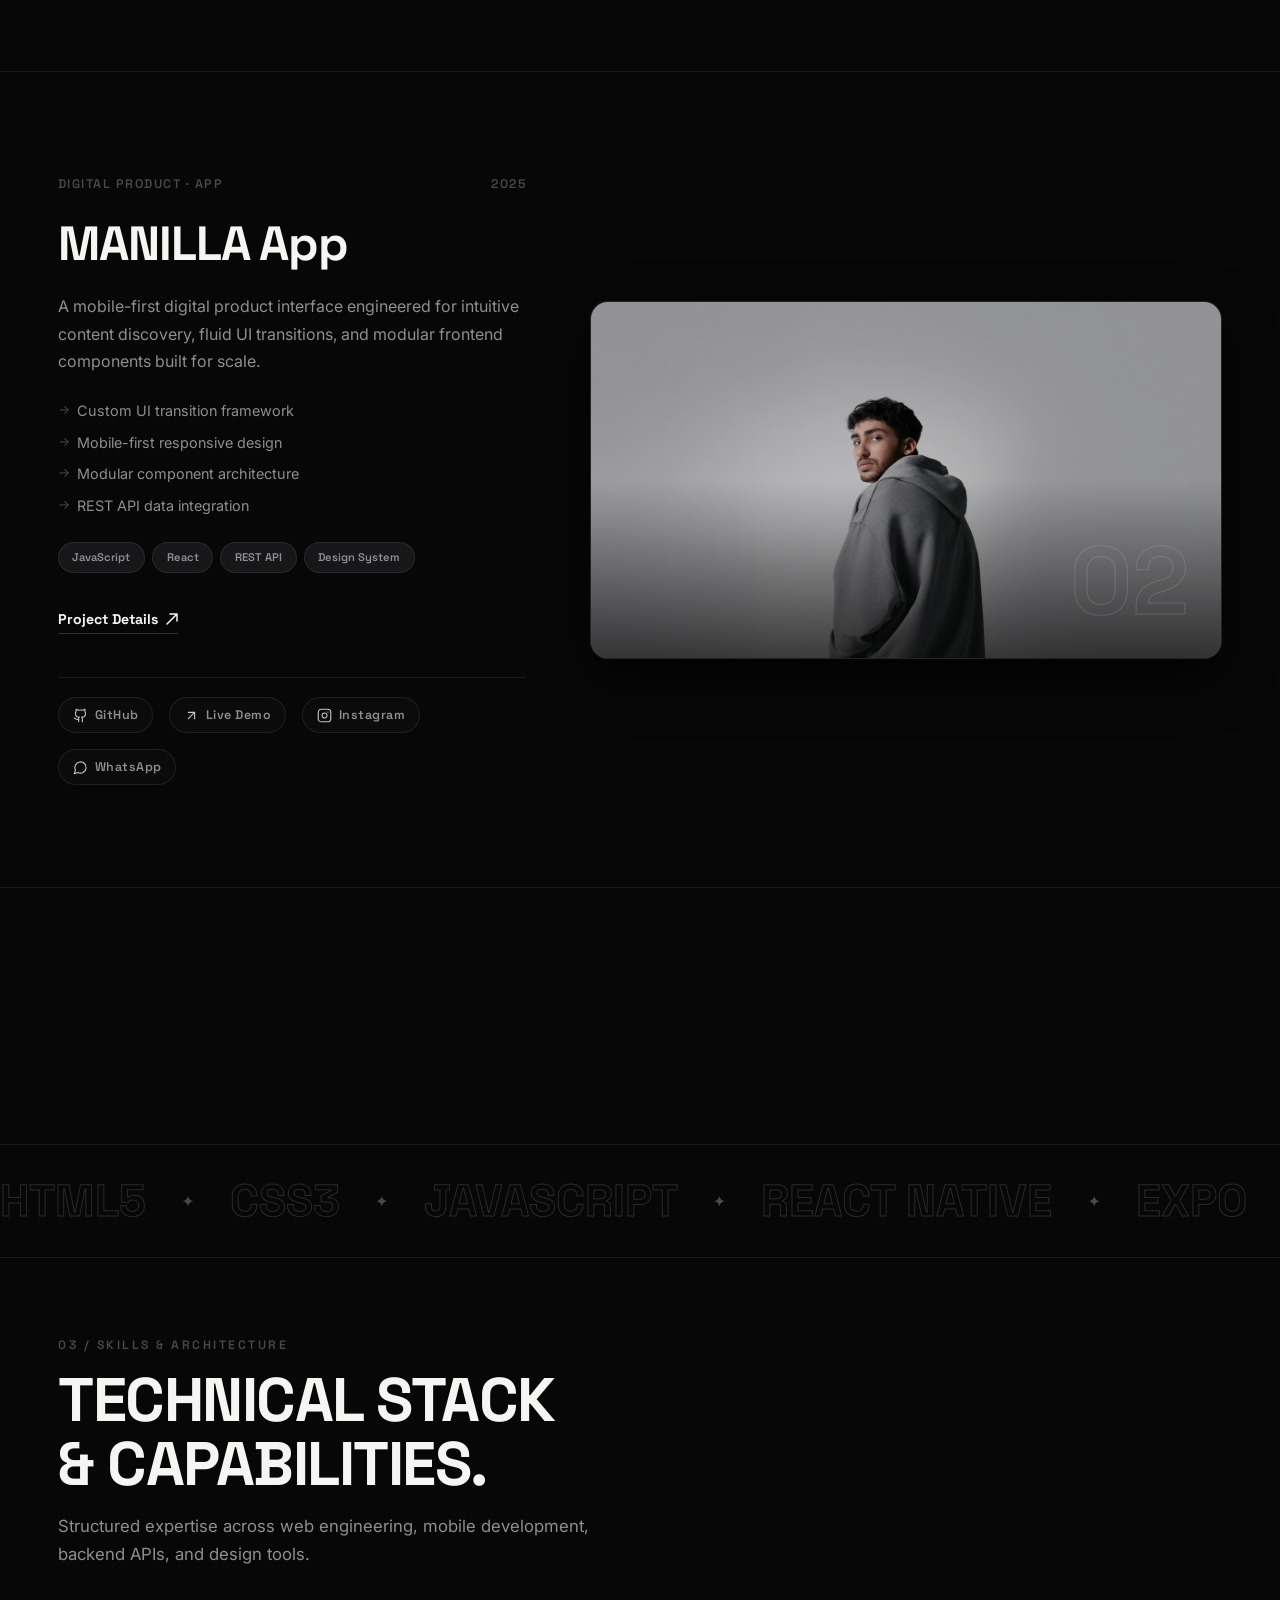
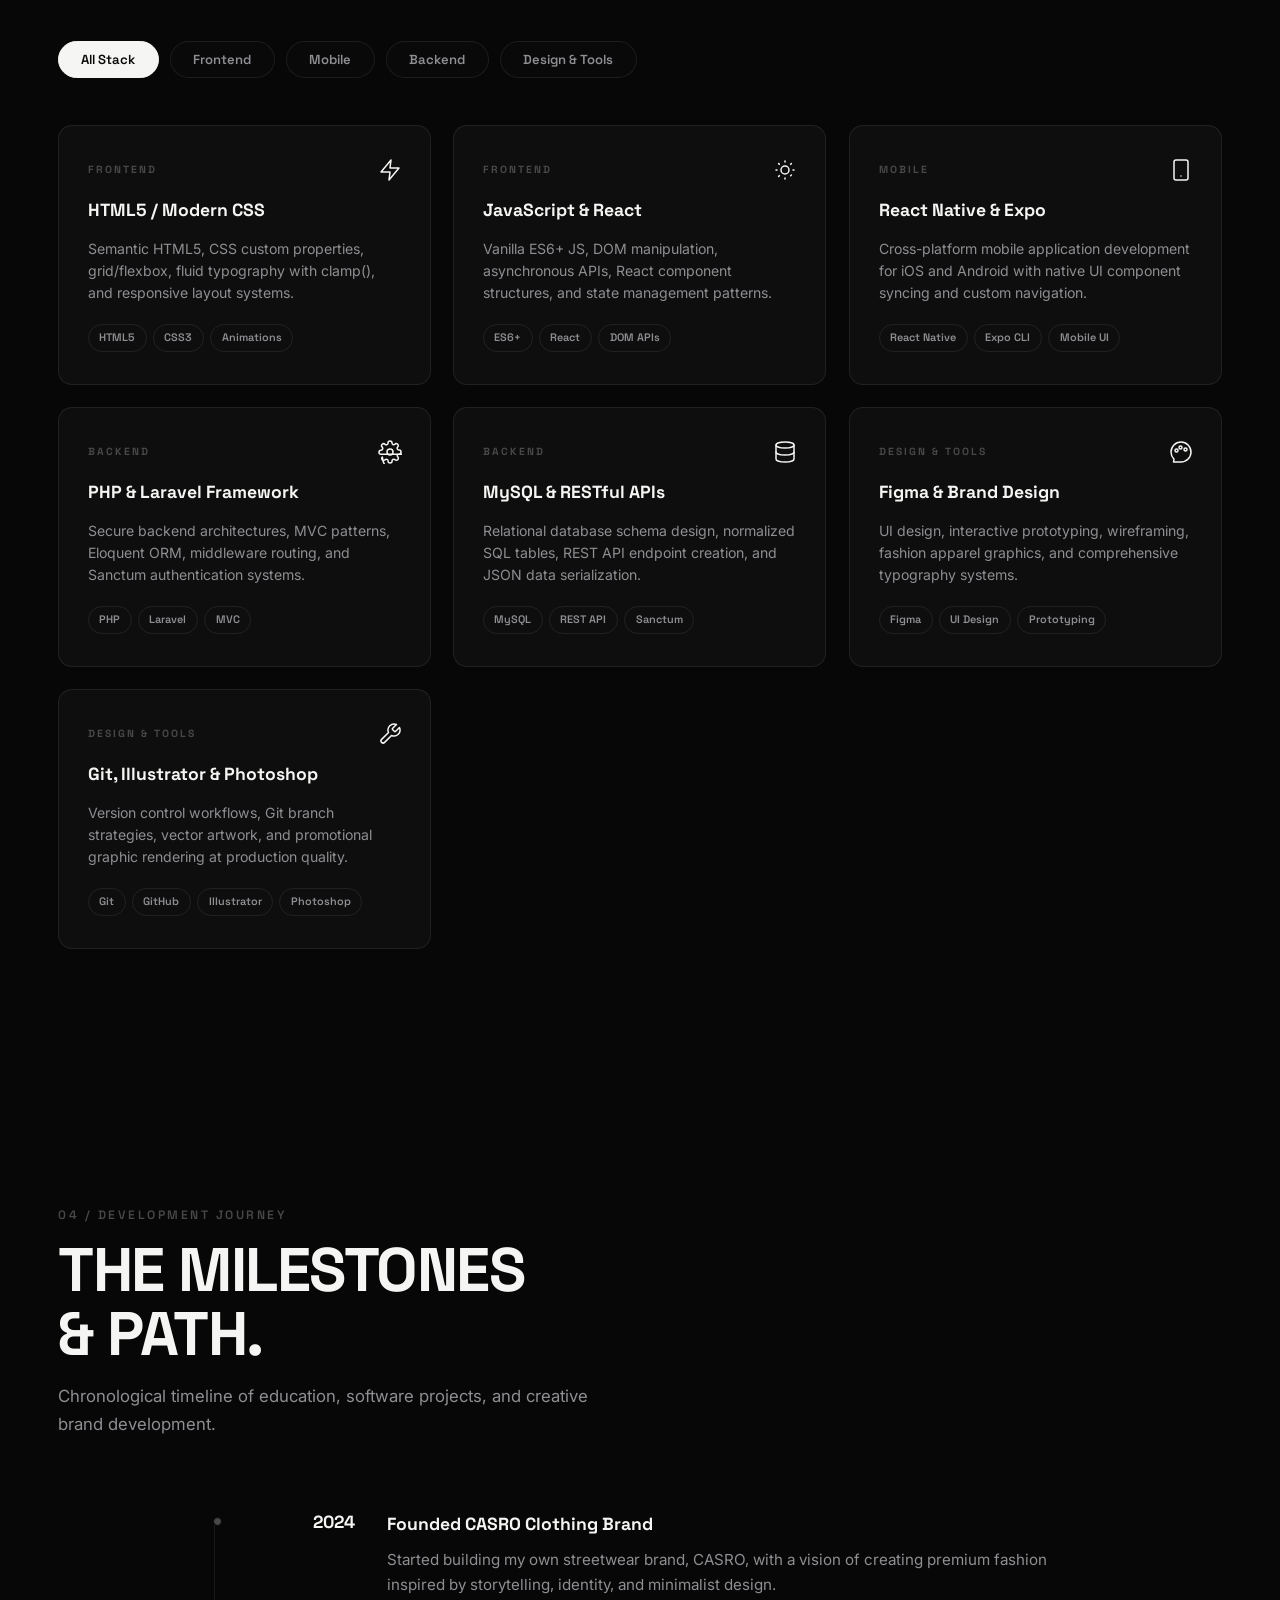
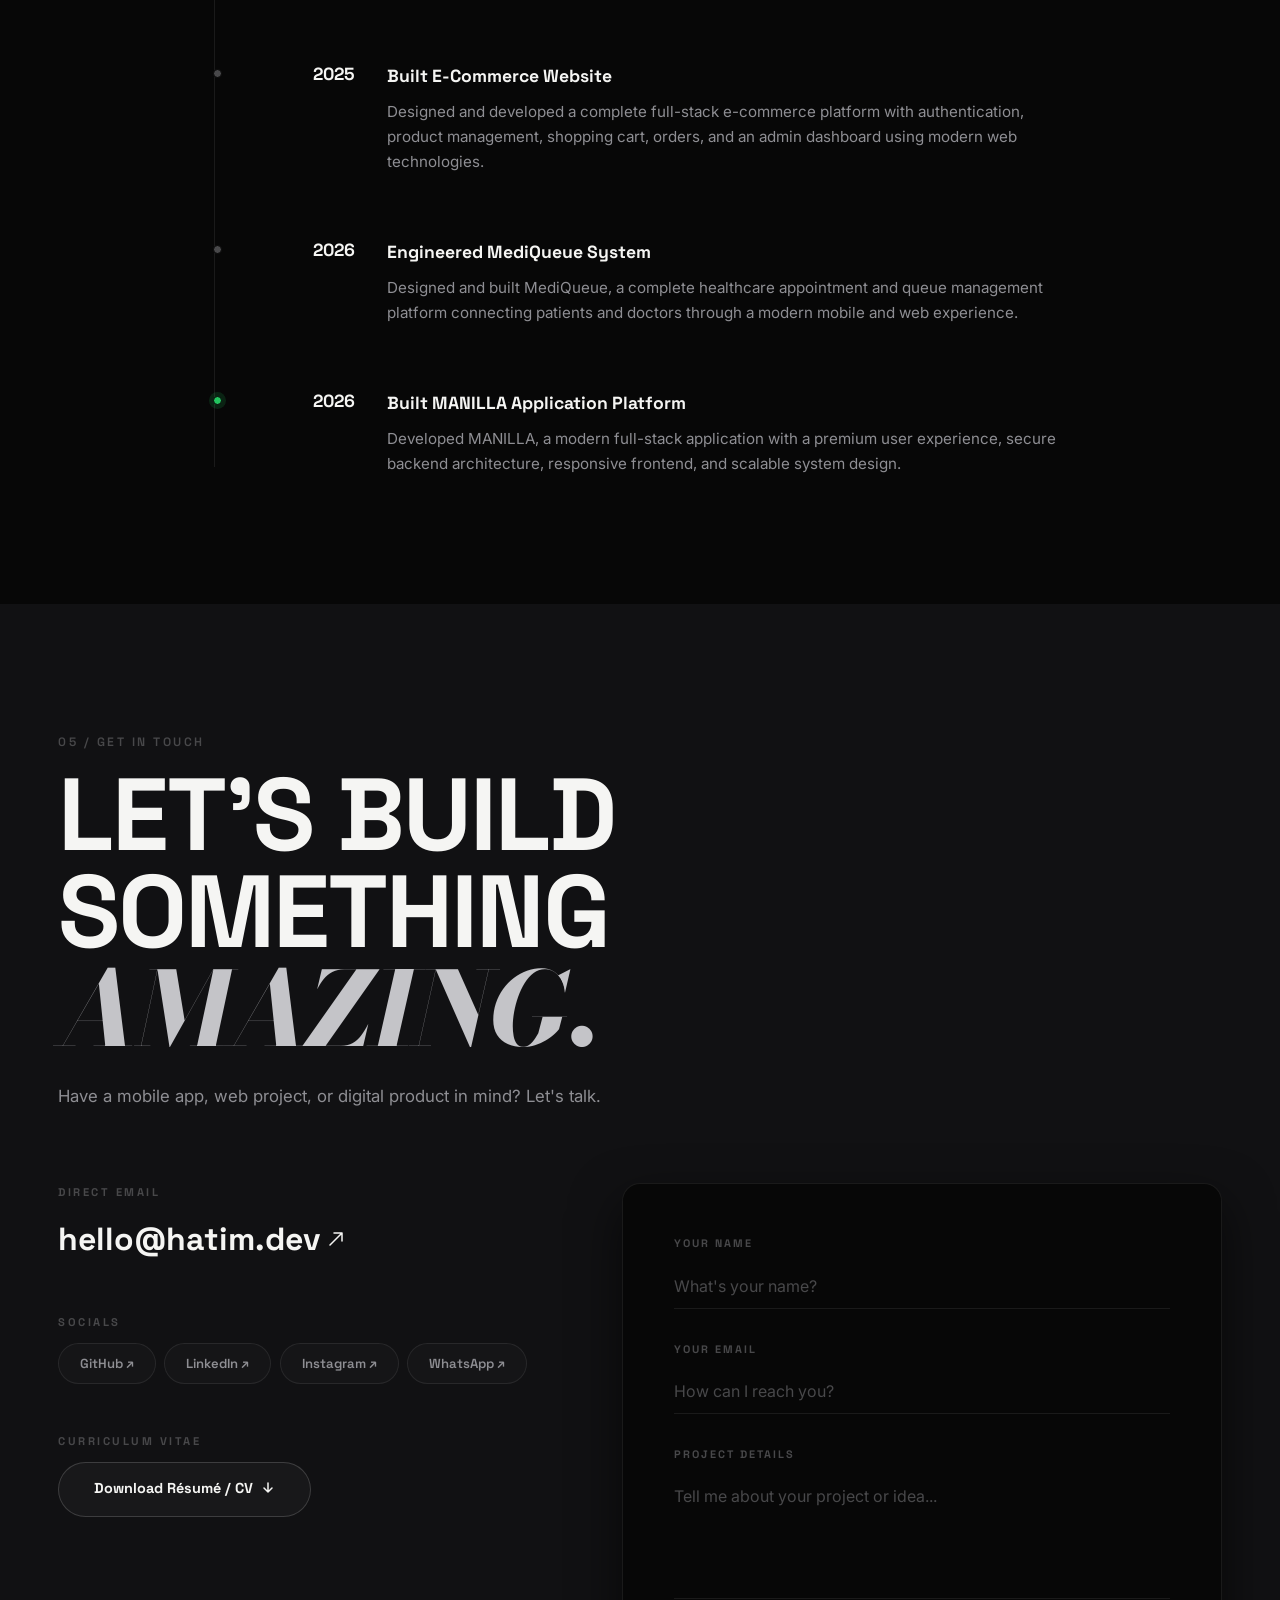
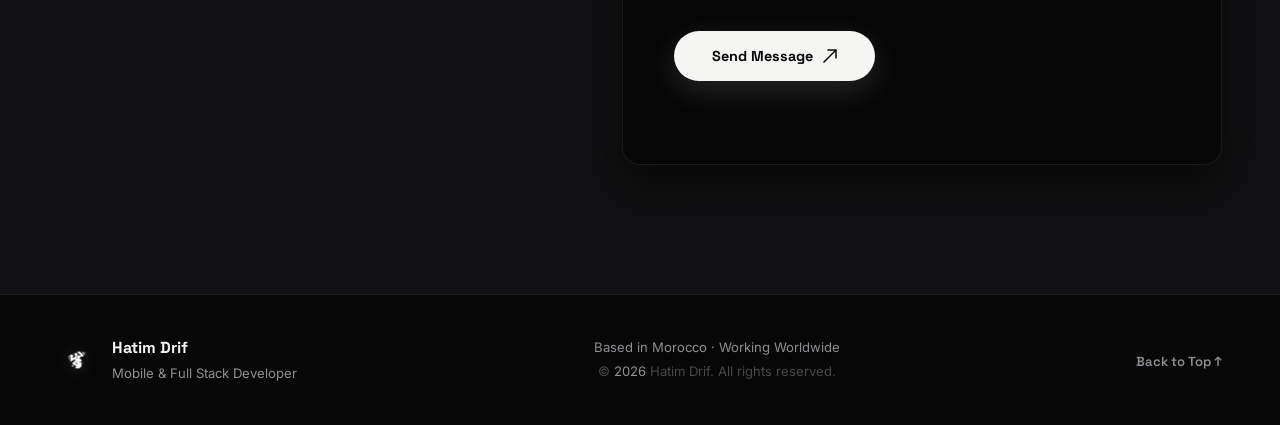
==== commit 2e11358f: "feat: update typography, hero styling and CASRO campaign assets" ====
--- a/index.html
+++ b/index.html
@@ -18,7 +18,7 @@
   <link rel="preload" as="image" href="./assets/images/profile.png">
   <link rel="preconnect" href="https://fonts.googleapis.com">
   <link rel="preconnect" href="https://fonts.gstatic.com" crossorigin>
-  <link href="https://fonts.googleapis.com/css2?family=Inter:wght@300;400;500;600;700&family=Space+Grotesk:wght@400;500;600;700;800&family=Cormorant+Garamond:ital,wght@0,400;0,600;1,400;1,600&display=swap" rel="stylesheet">
+  <link href="https://fonts.googleapis.com/css2?family=Bodoni+Moda:ital,opsz,wght@0,6..96,400..900;1,6..96,400..900&family=Monsieur+La+Doulaise&family=Pinyon+Script&family=Inter:wght@300;400;500;600;700&family=Space+Grotesk:wght@400;500;600;700;800&family=Cormorant+Garamond:ital,wght@0,400;0,600;1,400;1,600&display=swap" rel="stylesheet">
   <link rel="stylesheet" href="style.css">
 </head>
 
@@ -112,8 +112,8 @@
           <span>MOROCCO</span>
         </div>
         <h1 class="hero-name">
-          <span class="hero-name-line" data-reveal>HATIM</span>
-          <span class="hero-name-line hero-name-outline" data-reveal>DRIF</span>
+          <span class="hero-name-line" data-reveal>hatim</span>
+          <span class="hero-name-line hero-name-outline" data-reveal>drif</span>
         </h1>
         <div class="hero-role">
           <span class="role-prefix">I am a&thinsp;</span>
--- a/style.css
+++ b/style.css
@@ -24,9 +24,11 @@
   --accent-green:   #22c55e;
 
   /* Tier 2: Typography */
+  --font-serif:     'Bodoni Moda', 'Cormorant Garamond', Georgia, serif;
+  --font-display:   'Bodoni Moda', Georgia, serif;
+  --font-script:    'Monsieur La Doulaise', 'Pinyon Script', cursive;
   --font-head:      'Space Grotesk', 'Inter', -apple-system, sans-serif;
   --font-body:      'Inter', system-ui, -apple-system, sans-serif;
-  --font-serif:     'Cormorant Garamond', Georgia, serif;
 
   /* Tier 3: Spacing Scale */
   --max-w:          1320px;
@@ -467,27 +469,36 @@
 .eyebrow-sep { color: var(--text-lo); }
 
 .hero-name {
-  font-family: var(--font-head);
-  font-size: clamp(4.2rem, 11.5vw, 10rem);
-  font-weight: 800;
-  line-height: .9;
-  letter-spacing: -3.5px;
-  margin-bottom: 1.5rem;
+  font-family: var(--font-script);
+  font-size: clamp(4.8rem, 14vw, 12rem);
+  font-weight: 400;
+  line-height: 0.95;
+  letter-spacing: 0;
+  margin-bottom: 1.8rem;
   display: flex;
   flex-direction: column;
+  text-transform: none;
   text-wrap: balance;
 }
 .hero-name-line {
   display: block;
   color: var(--text-hi);
+  font-family: var(--font-script);
+  text-transform: none;
 }
 .hero-name-outline {
-  color: transparent;
-  -webkit-text-stroke: 1.5px var(--text-hi);
-  transition: -webkit-text-stroke .3s ease;
+  font-family: var(--font-script);
+  color: var(--silver);
+  -webkit-text-stroke: 0;
+  font-style: normal;
+  text-transform: none;
+  opacity: 0.95;
+  transition: opacity .3s ease, color .3s ease;
+  filter: drop-shadow(0 4px 16px rgba(255, 255, 255, 0.15));
 }
 .hero-name:hover .hero-name-outline {
-  -webkit-text-stroke-color: var(--silver);
+  color: var(--white);
+  opacity: 1;
 }
 
 .hero-role {
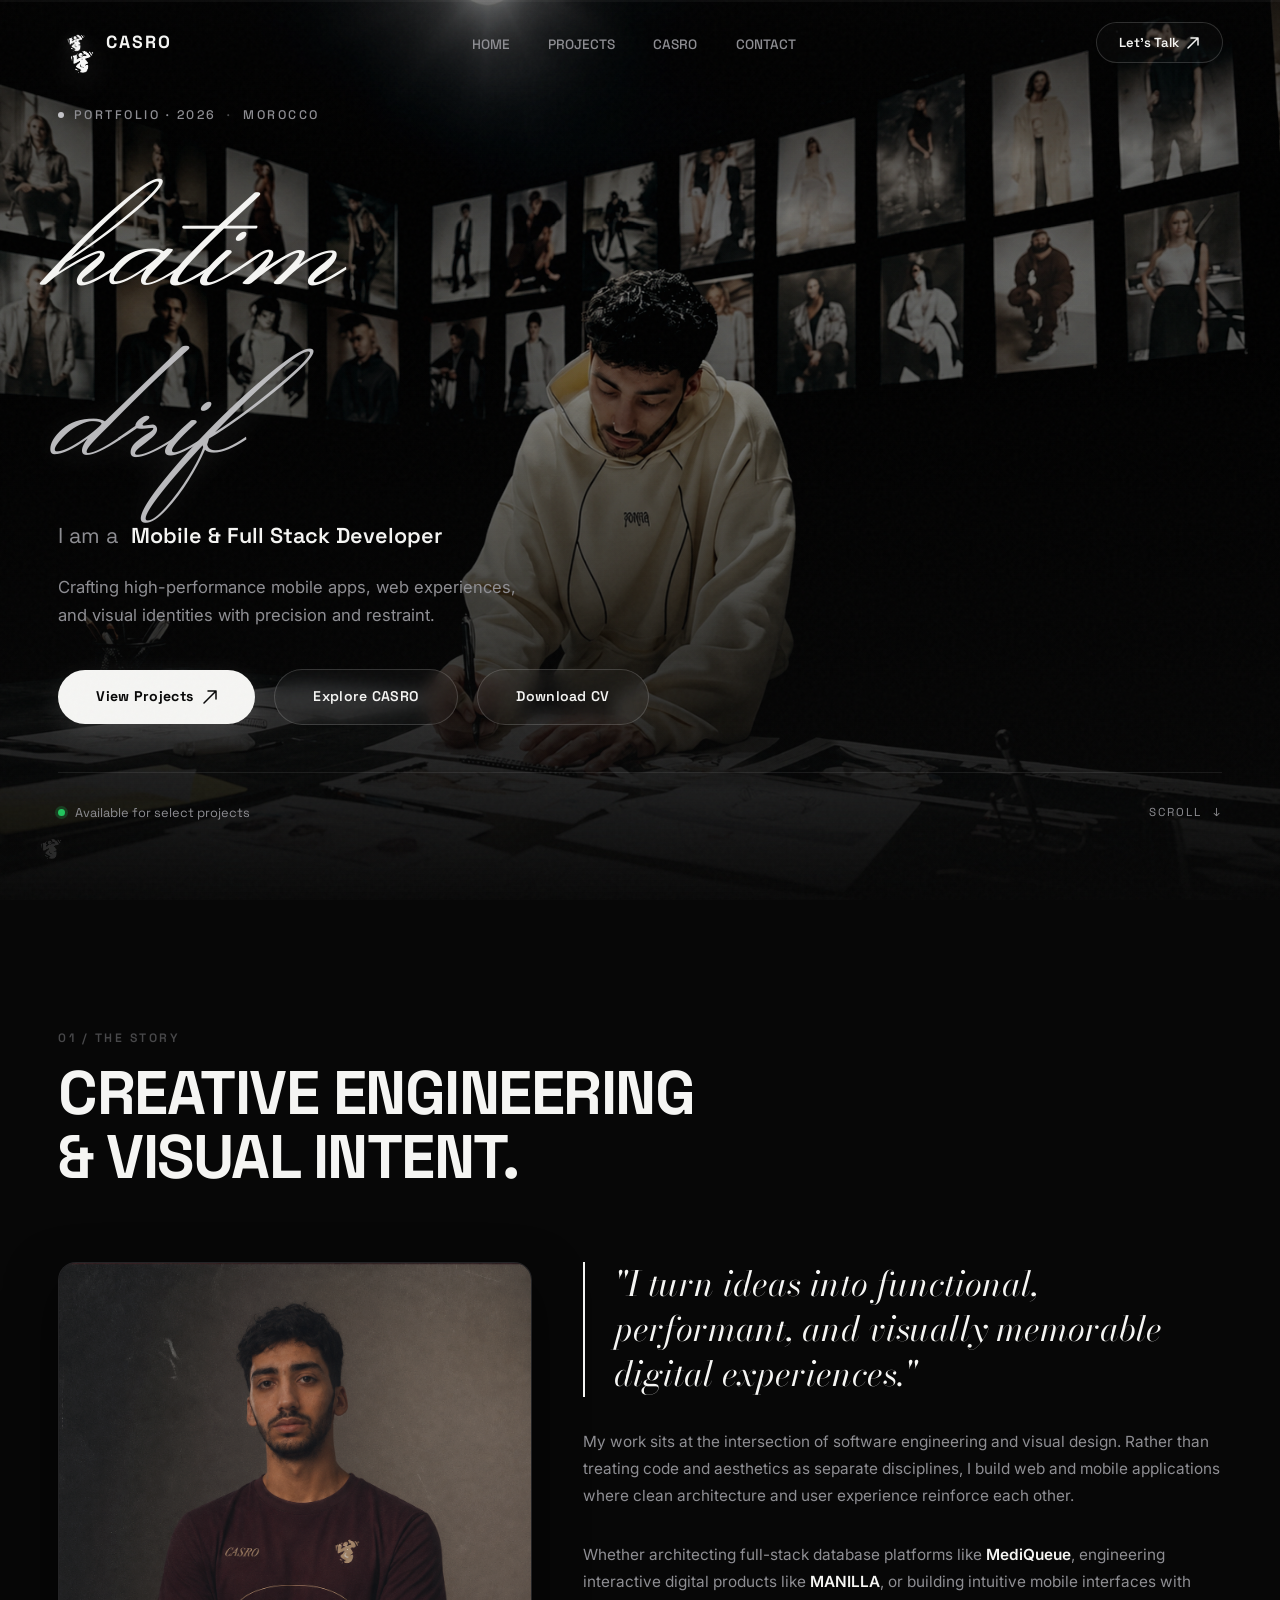
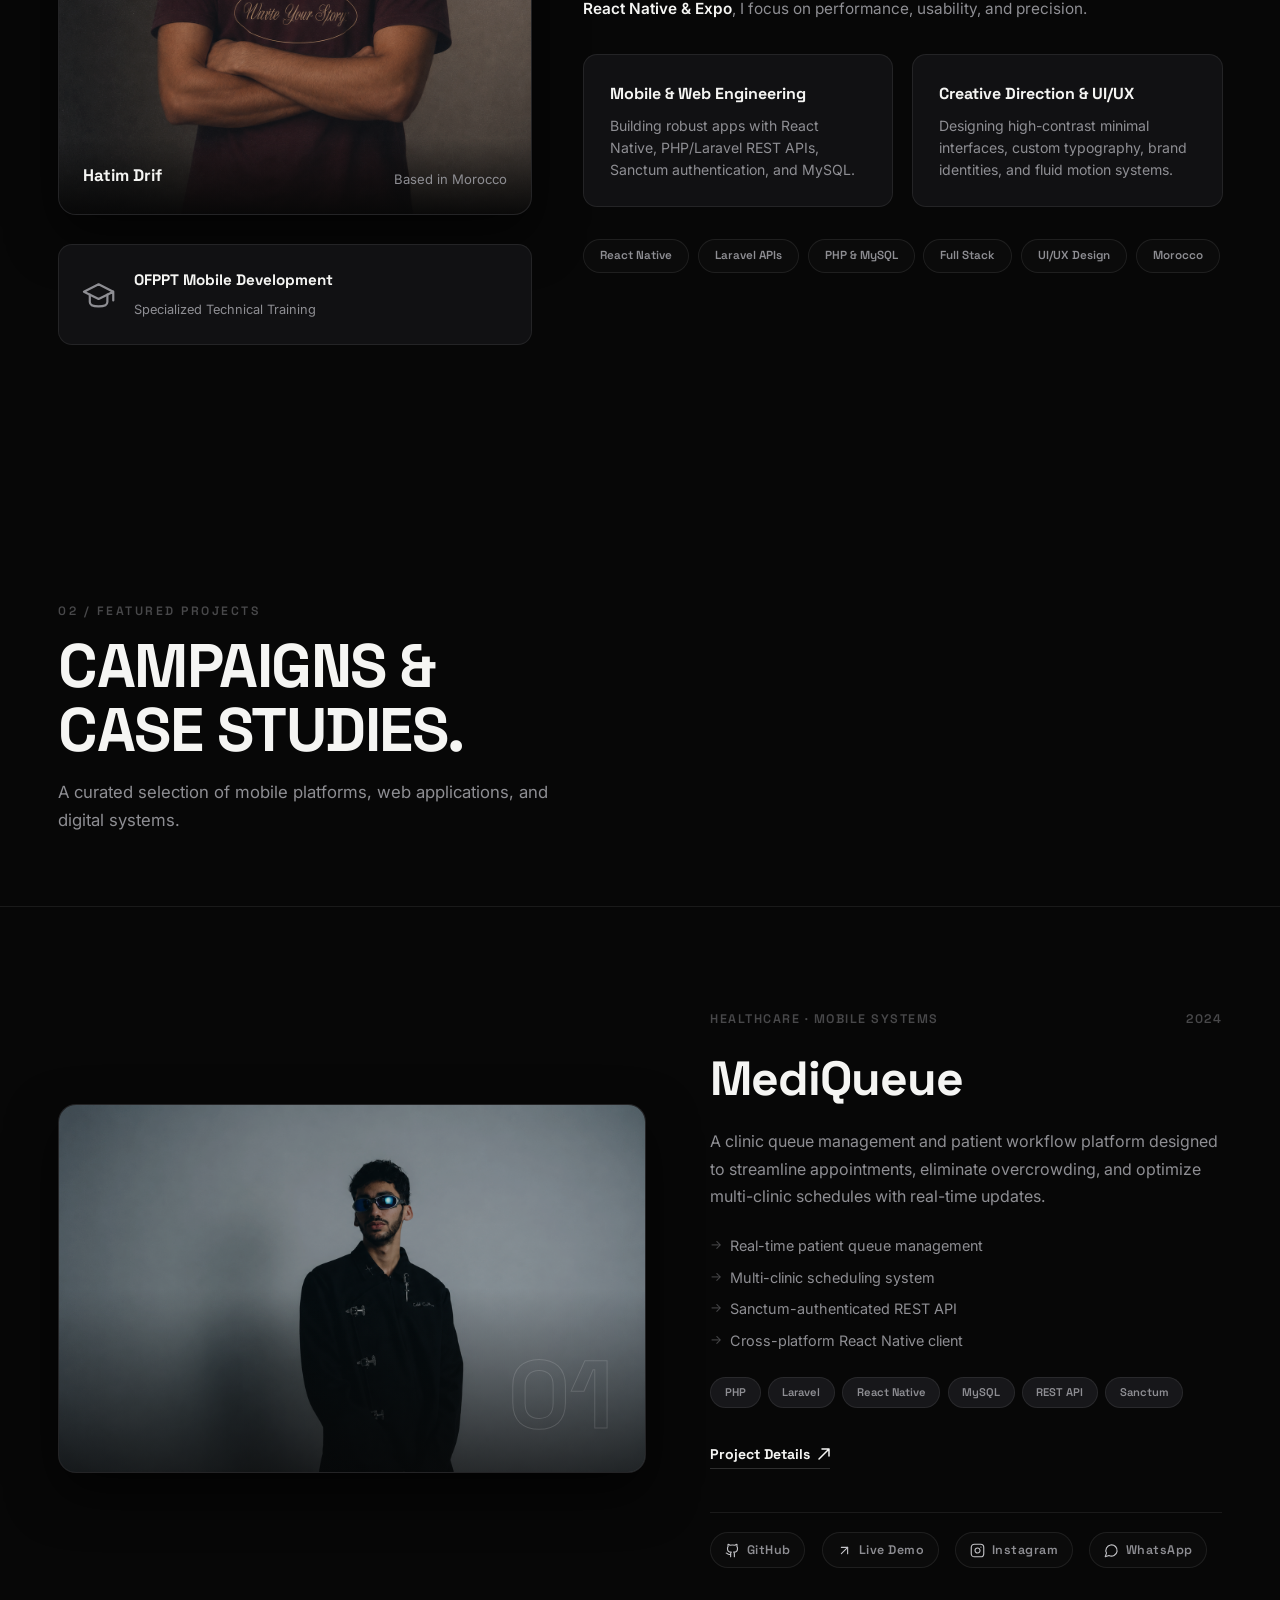
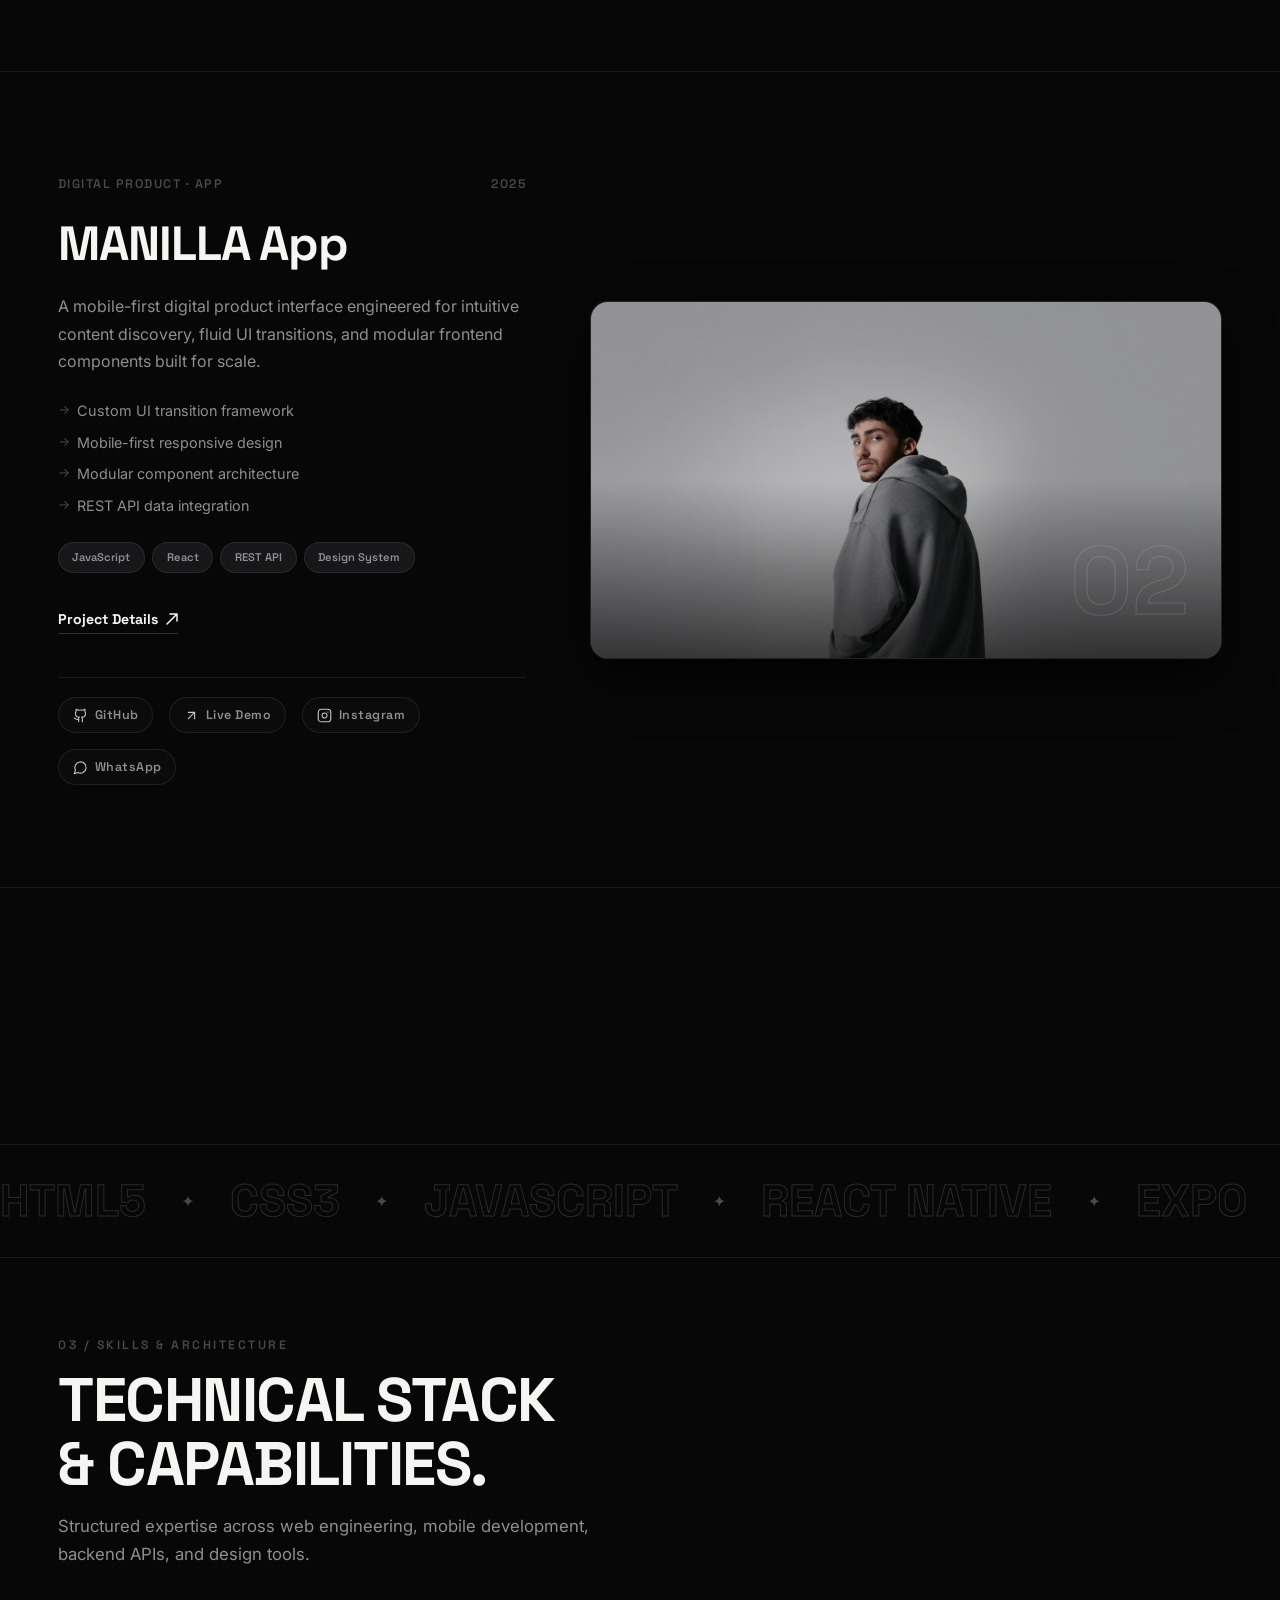
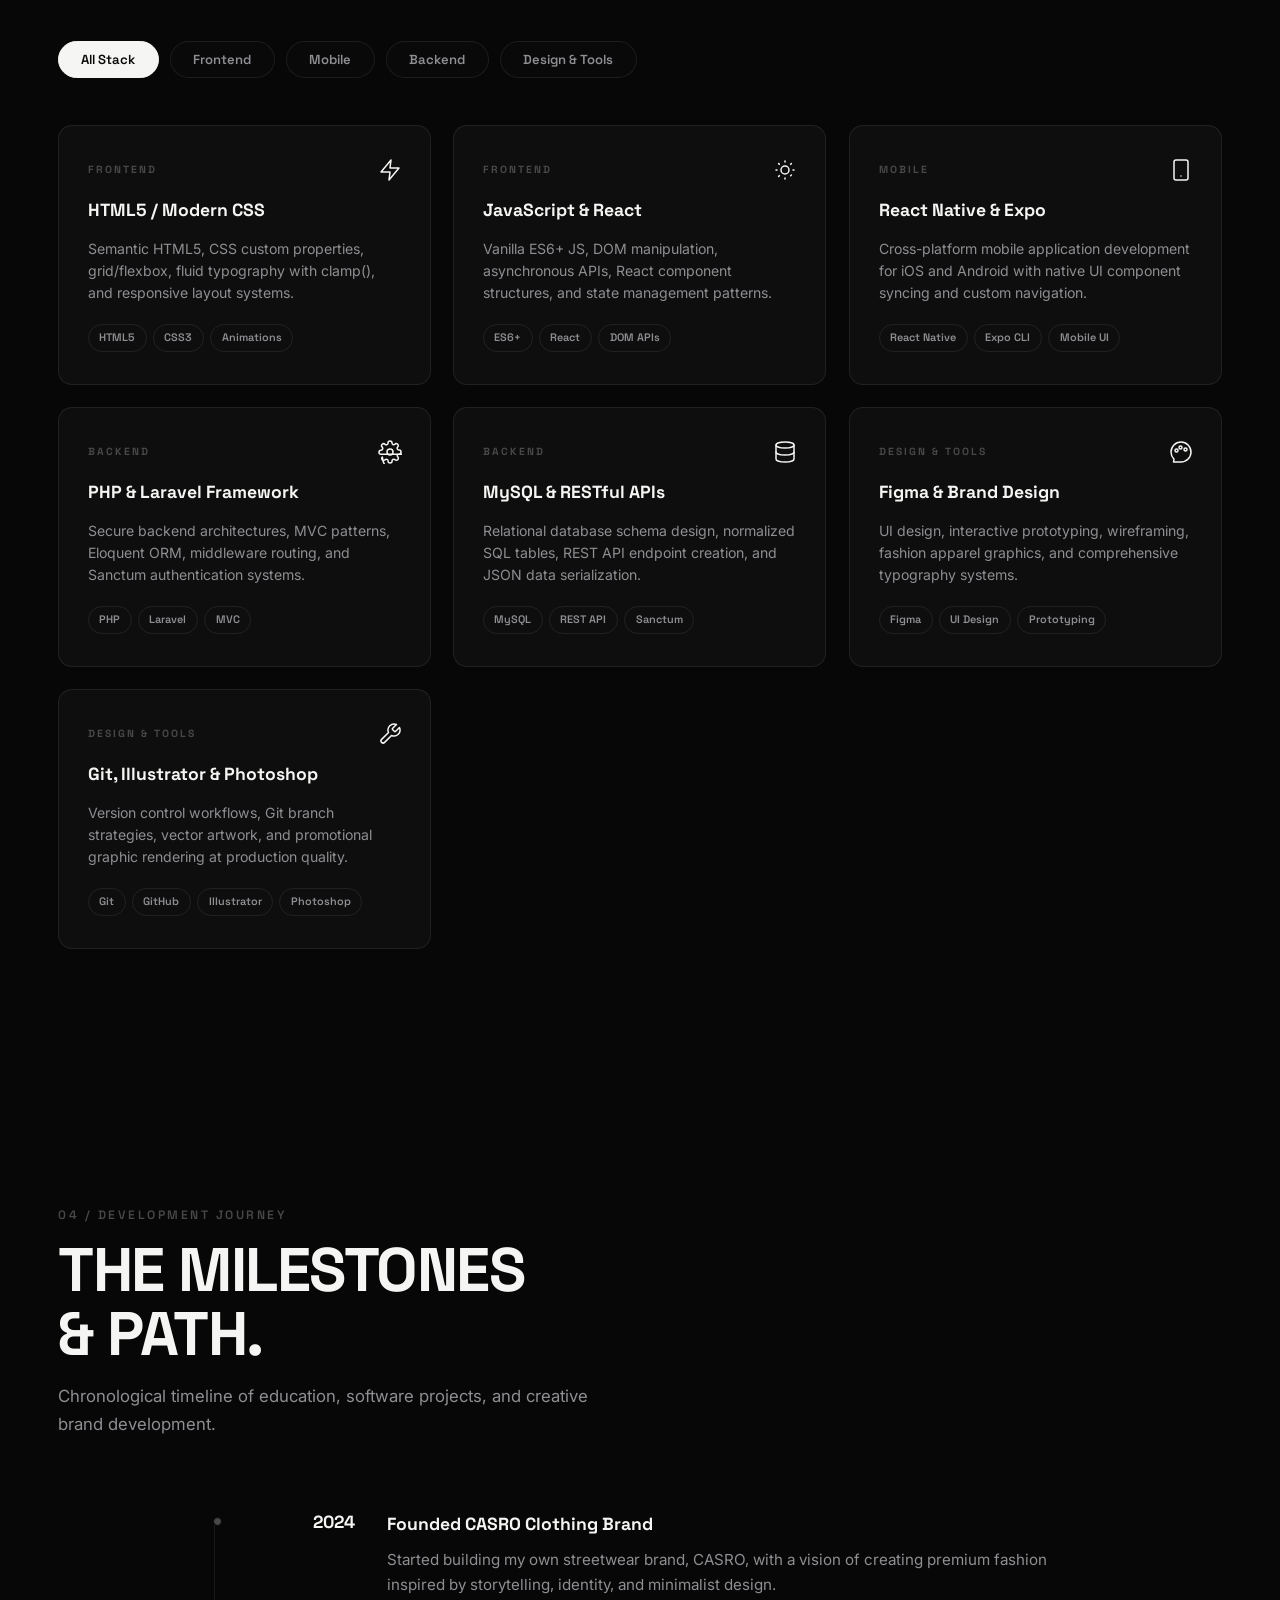
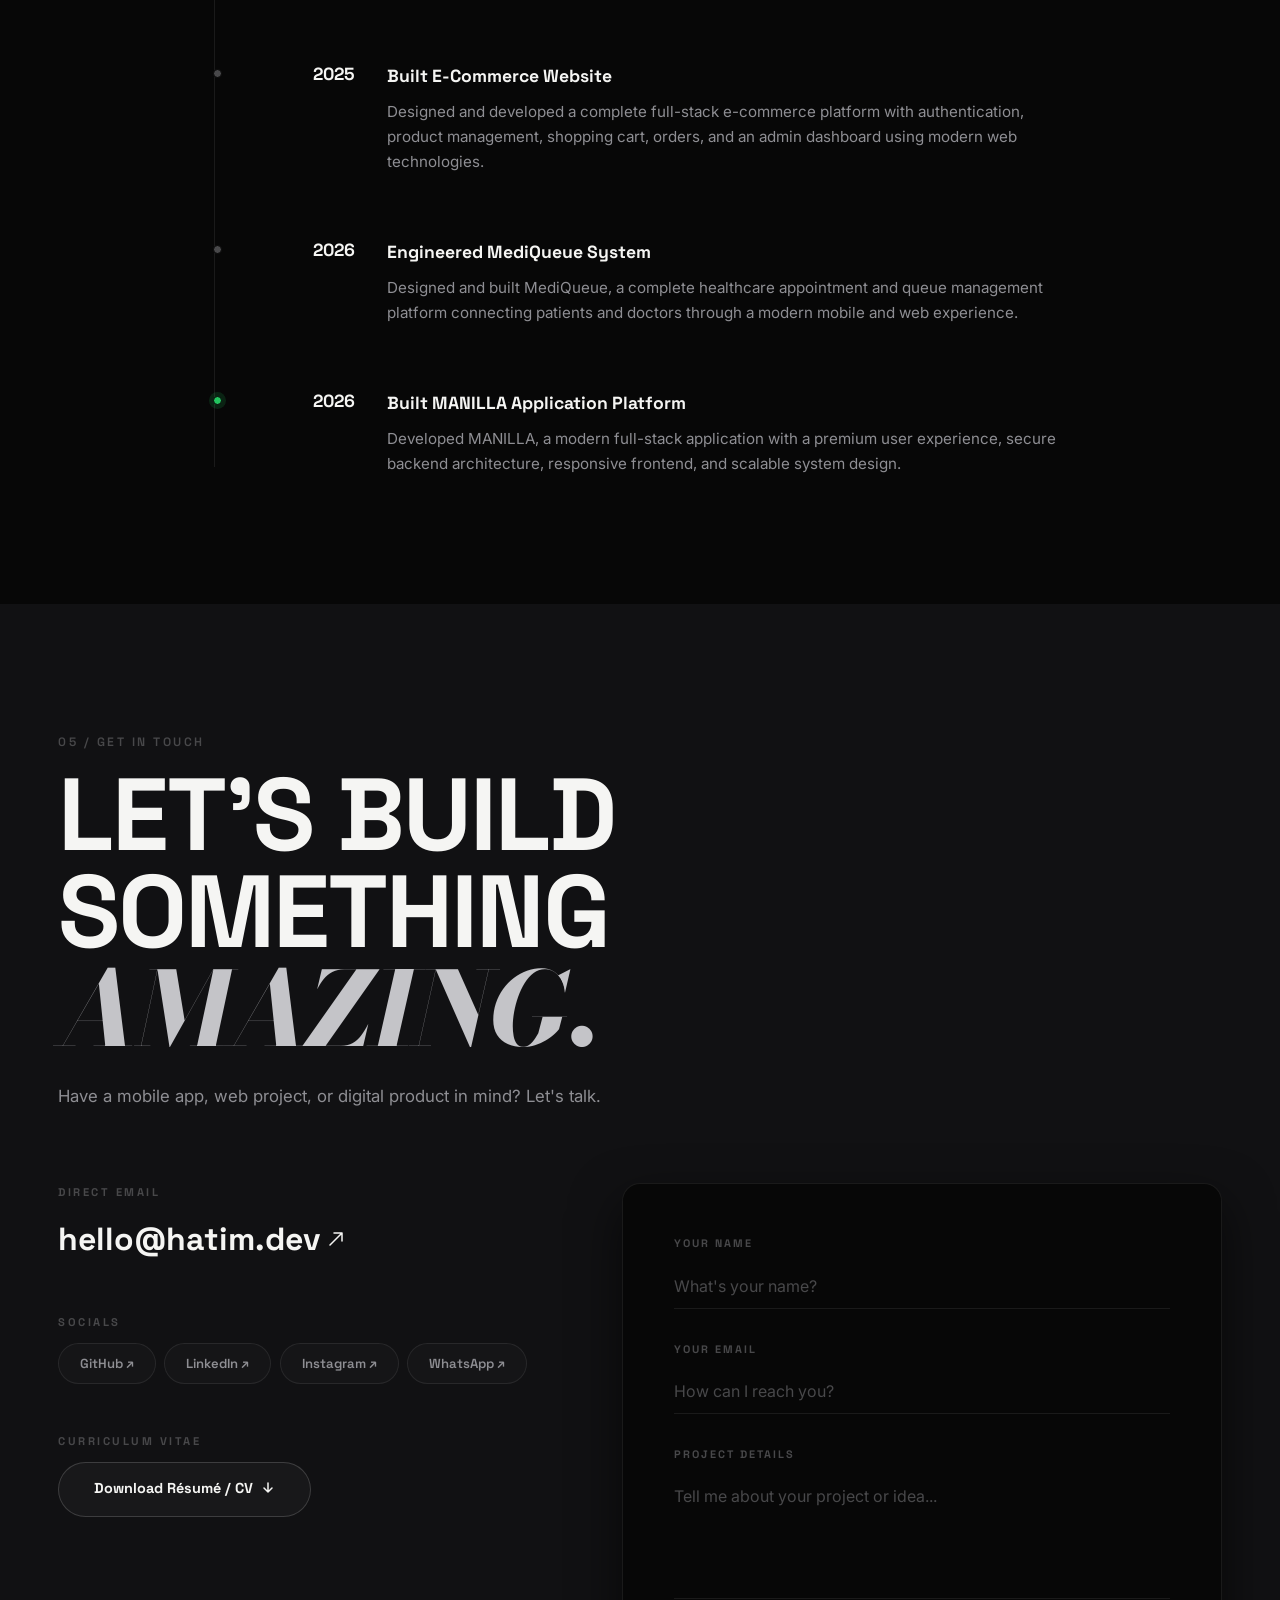
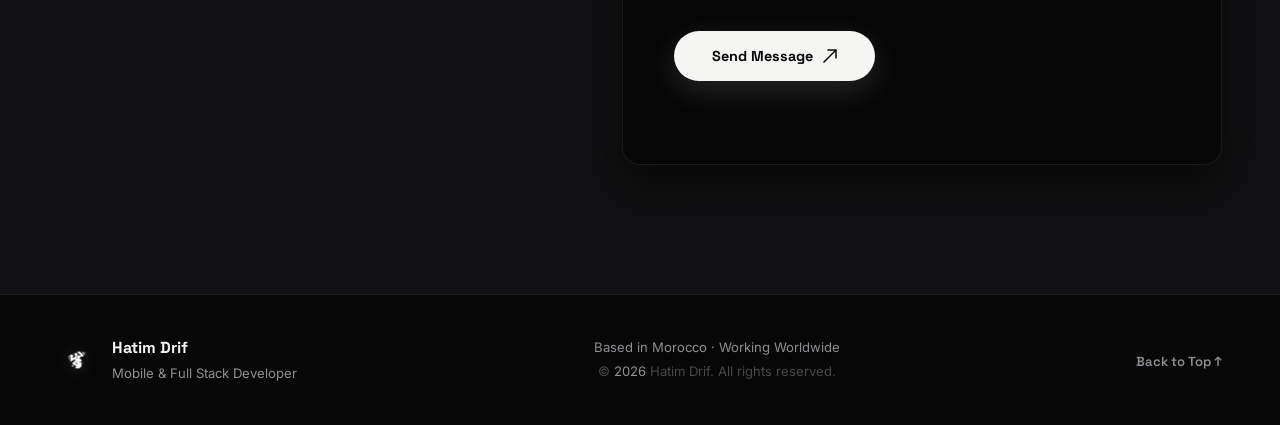
==== commit aaf45eb6: "feat: update Instagram links to https://www.instagram.com/hatimtkd2/" ====
--- a/index.html
+++ b/index.html
@@ -227,7 +227,7 @@
                   </svg>
                   <span>Live Demo</span>
                 </a>
-                <a href="https://instagram.com" target="_blank" rel="noreferrer noopener" class="project-footer-link project-link-ig magnetic" data-cursor-label="Instagram" aria-label="View Instagram Profile" title="Instagram Profile">
+                <a href="https://www.instagram.com/hatimtkd2/" target="_blank" rel="noreferrer noopener" class="project-footer-link project-link-ig magnetic" data-cursor-label="Instagram" aria-label="View Instagram Profile" title="Instagram Profile">
                   <svg class="project-footer-icon" viewBox="0 0 24 24" fill="none" stroke="currentColor" stroke-width="1.8" stroke-linecap="round" stroke-linejoin="round">
                     <rect width="20" height="20" x="2" y="2" rx="5" ry="5"/>
                     <path d="M16 11.37A4 4 0 1 1 12.63 8 4 4 0 0 1 16 11.37z"/>
@@ -287,7 +287,7 @@
                   </svg>
                   <span>Live Demo</span>
                 </a>
-                <a href="https://instagram.com" target="_blank" rel="noreferrer noopener" class="project-footer-link project-link-ig magnetic" data-cursor-label="Instagram" aria-label="View Instagram Profile" title="Instagram Profile">
+                <a href="https://www.instagram.com/hatimtkd2/" target="_blank" rel="noreferrer noopener" class="project-footer-link project-link-ig magnetic" data-cursor-label="Instagram" aria-label="View Instagram Profile" title="Instagram Profile">
                   <svg class="project-footer-icon" viewBox="0 0 24 24" fill="none" stroke="currentColor" stroke-width="1.8" stroke-linecap="round" stroke-linejoin="round">
                     <rect width="20" height="20" x="2" y="2" rx="5" ry="5"/>
                     <path d="M16 11.37A4 4 0 1 1 12.63 8 4 4 0 0 1 16 11.37z"/>
@@ -377,7 +377,7 @@
               <div class="social-links">
                 <a href="https://github.com"    target="_blank" rel="noreferrer noopener" class="social-link magnetic" data-cursor-label="GitHub">GitHub ↗</a>
                 <a href="https://linkedin.com"  target="_blank" rel="noreferrer noopener" class="social-link magnetic" data-cursor-label="LinkedIn">LinkedIn ↗</a>
-                <a href="https://instagram.com" target="_blank" rel="noreferrer noopener" class="social-link magnetic" data-cursor-label="Instagram">Instagram ↗</a>
+                <a href="https://www.instagram.com/hatimtkd2/" target="_blank" rel="noreferrer noopener" class="social-link magnetic" data-cursor-label="Instagram">Instagram ↗</a>
                 <a href="https://wa.me/"        target="_blank" rel="noreferrer noopener" class="social-link magnetic" data-cursor-label="WhatsApp">WhatsApp ↗</a>
               </div>
             </div>
